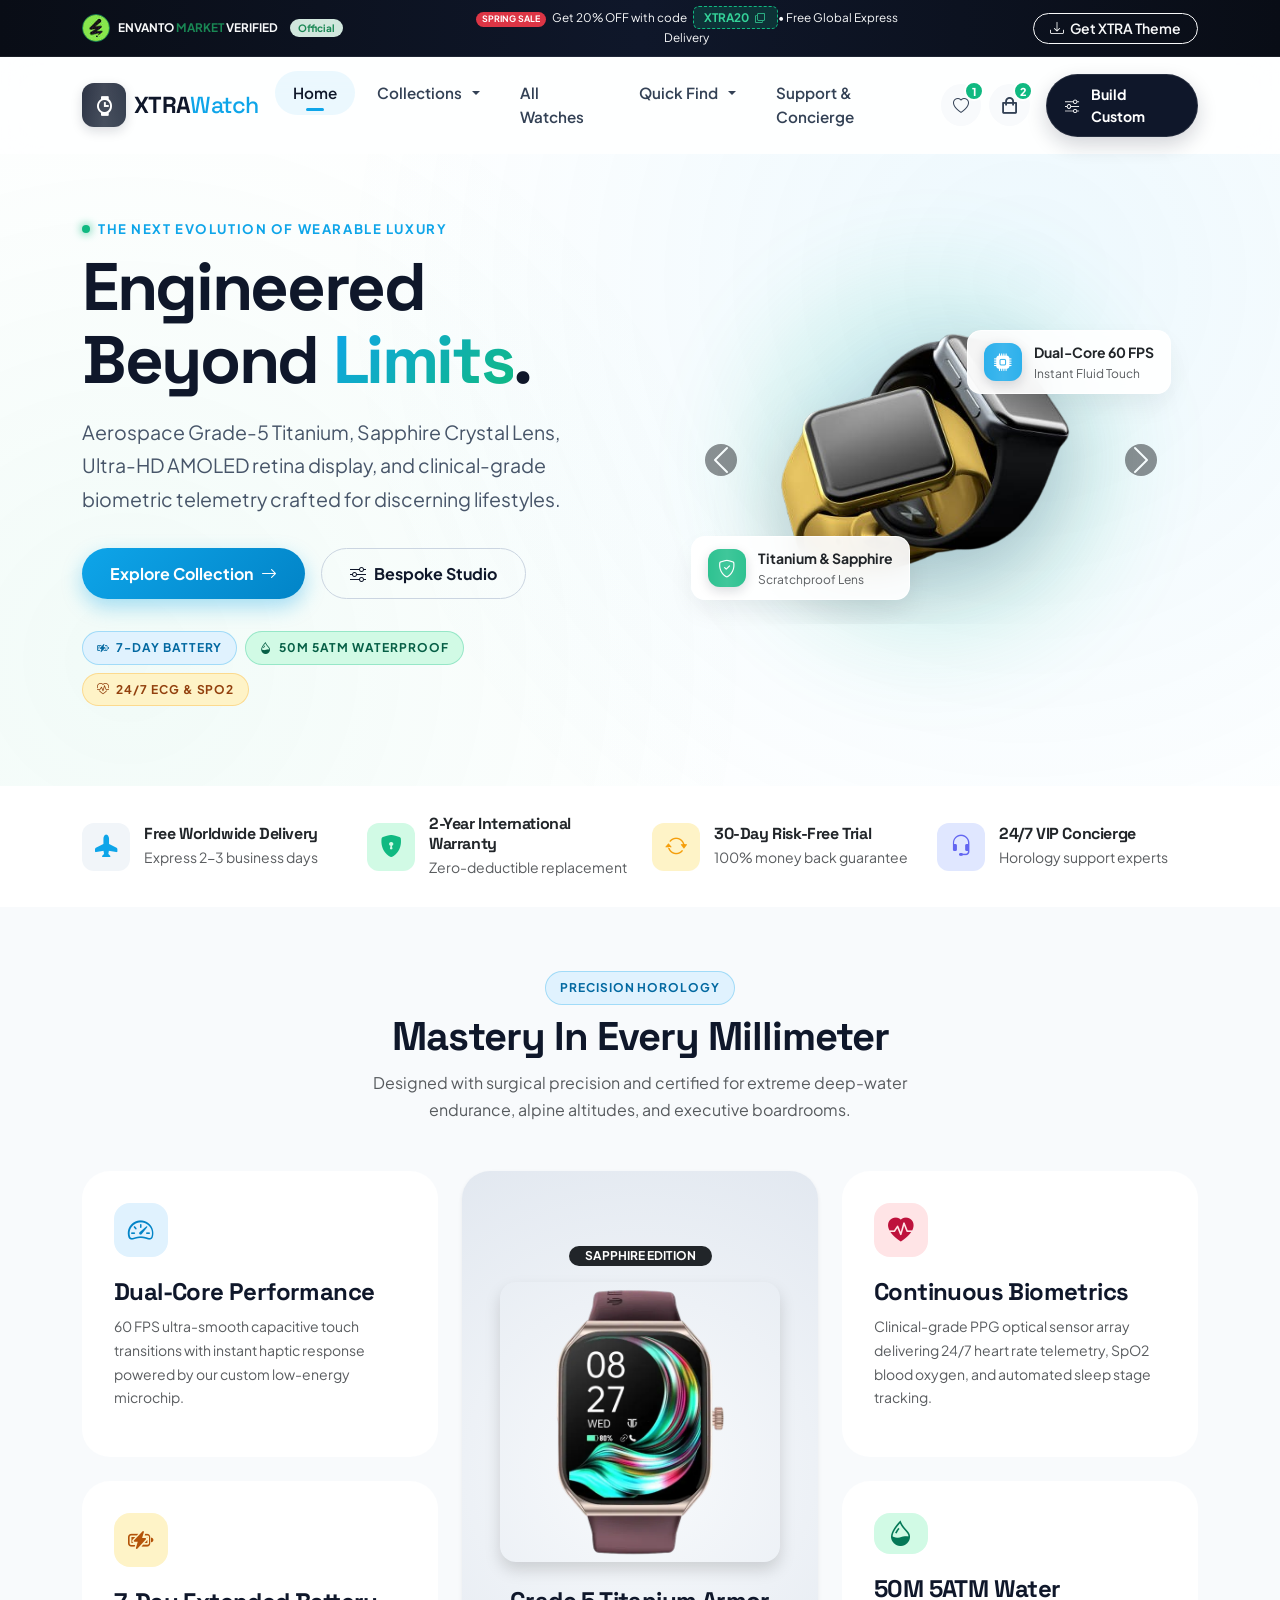
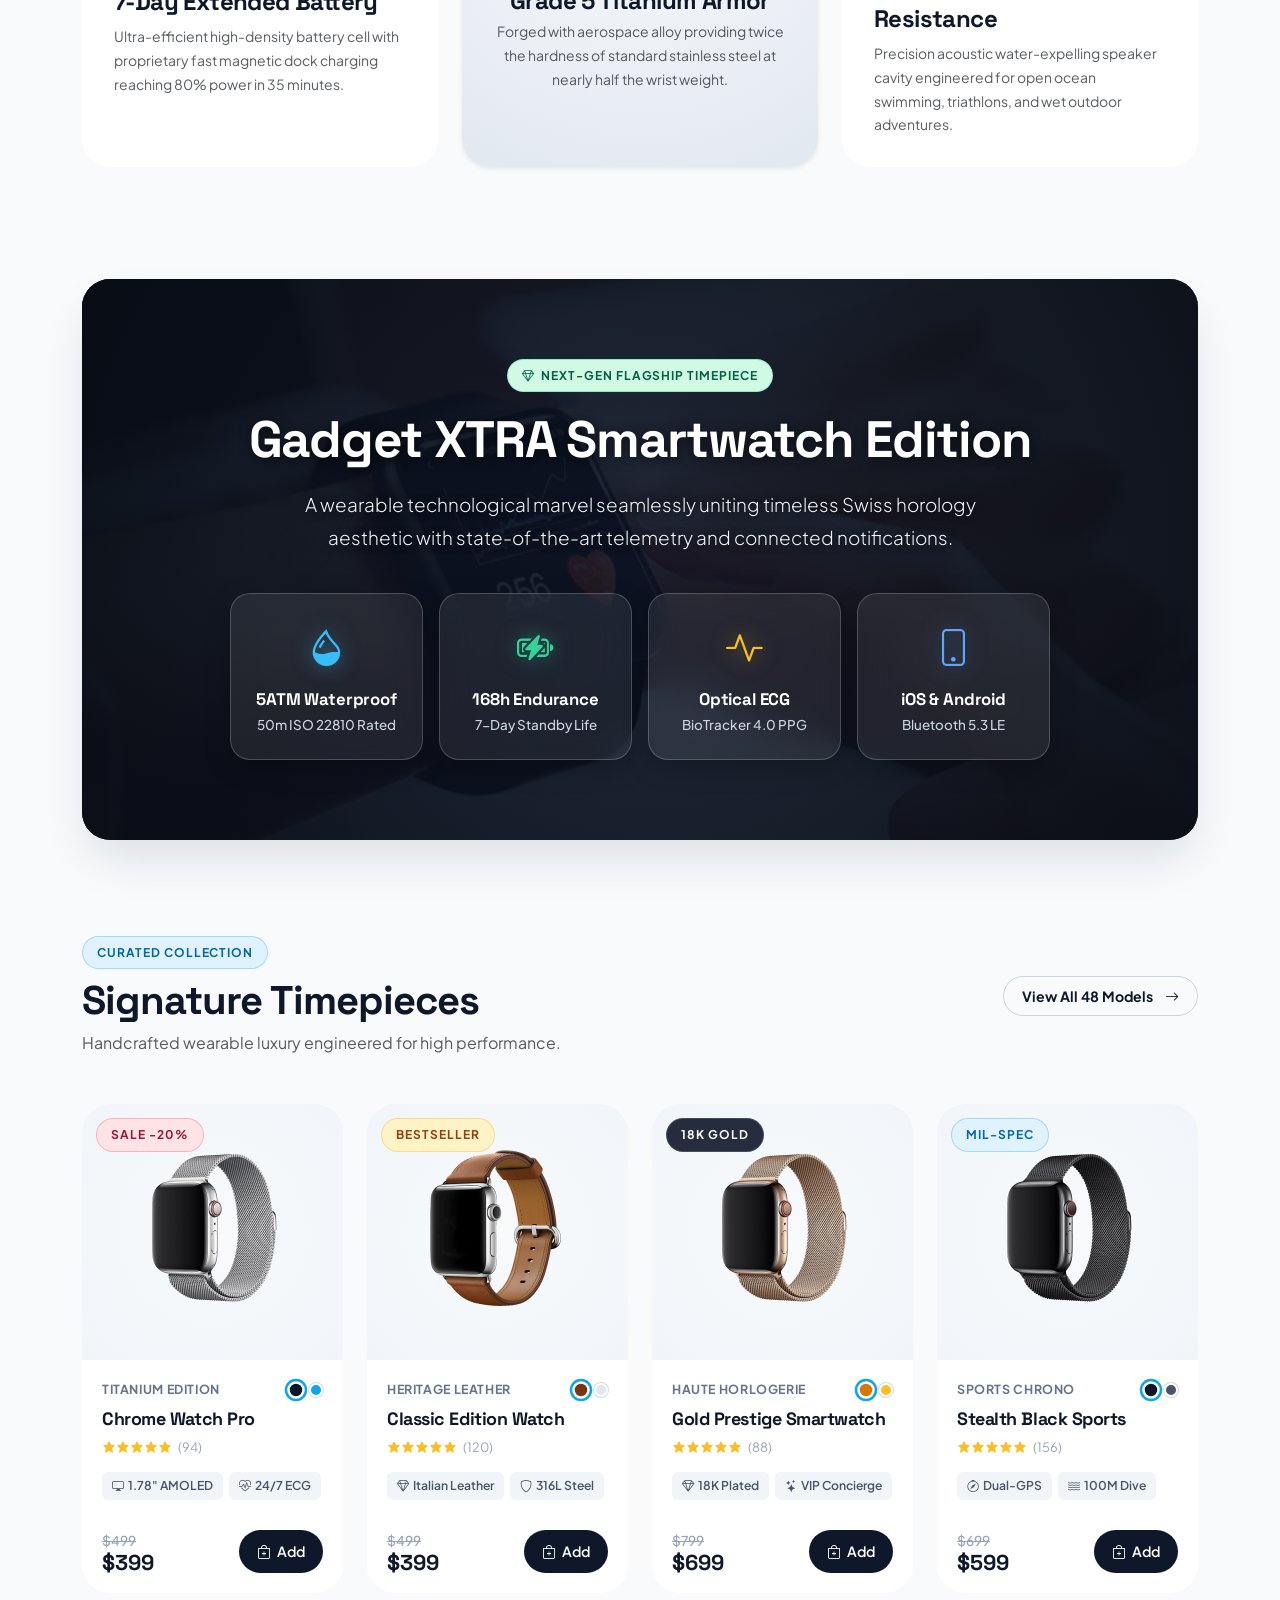
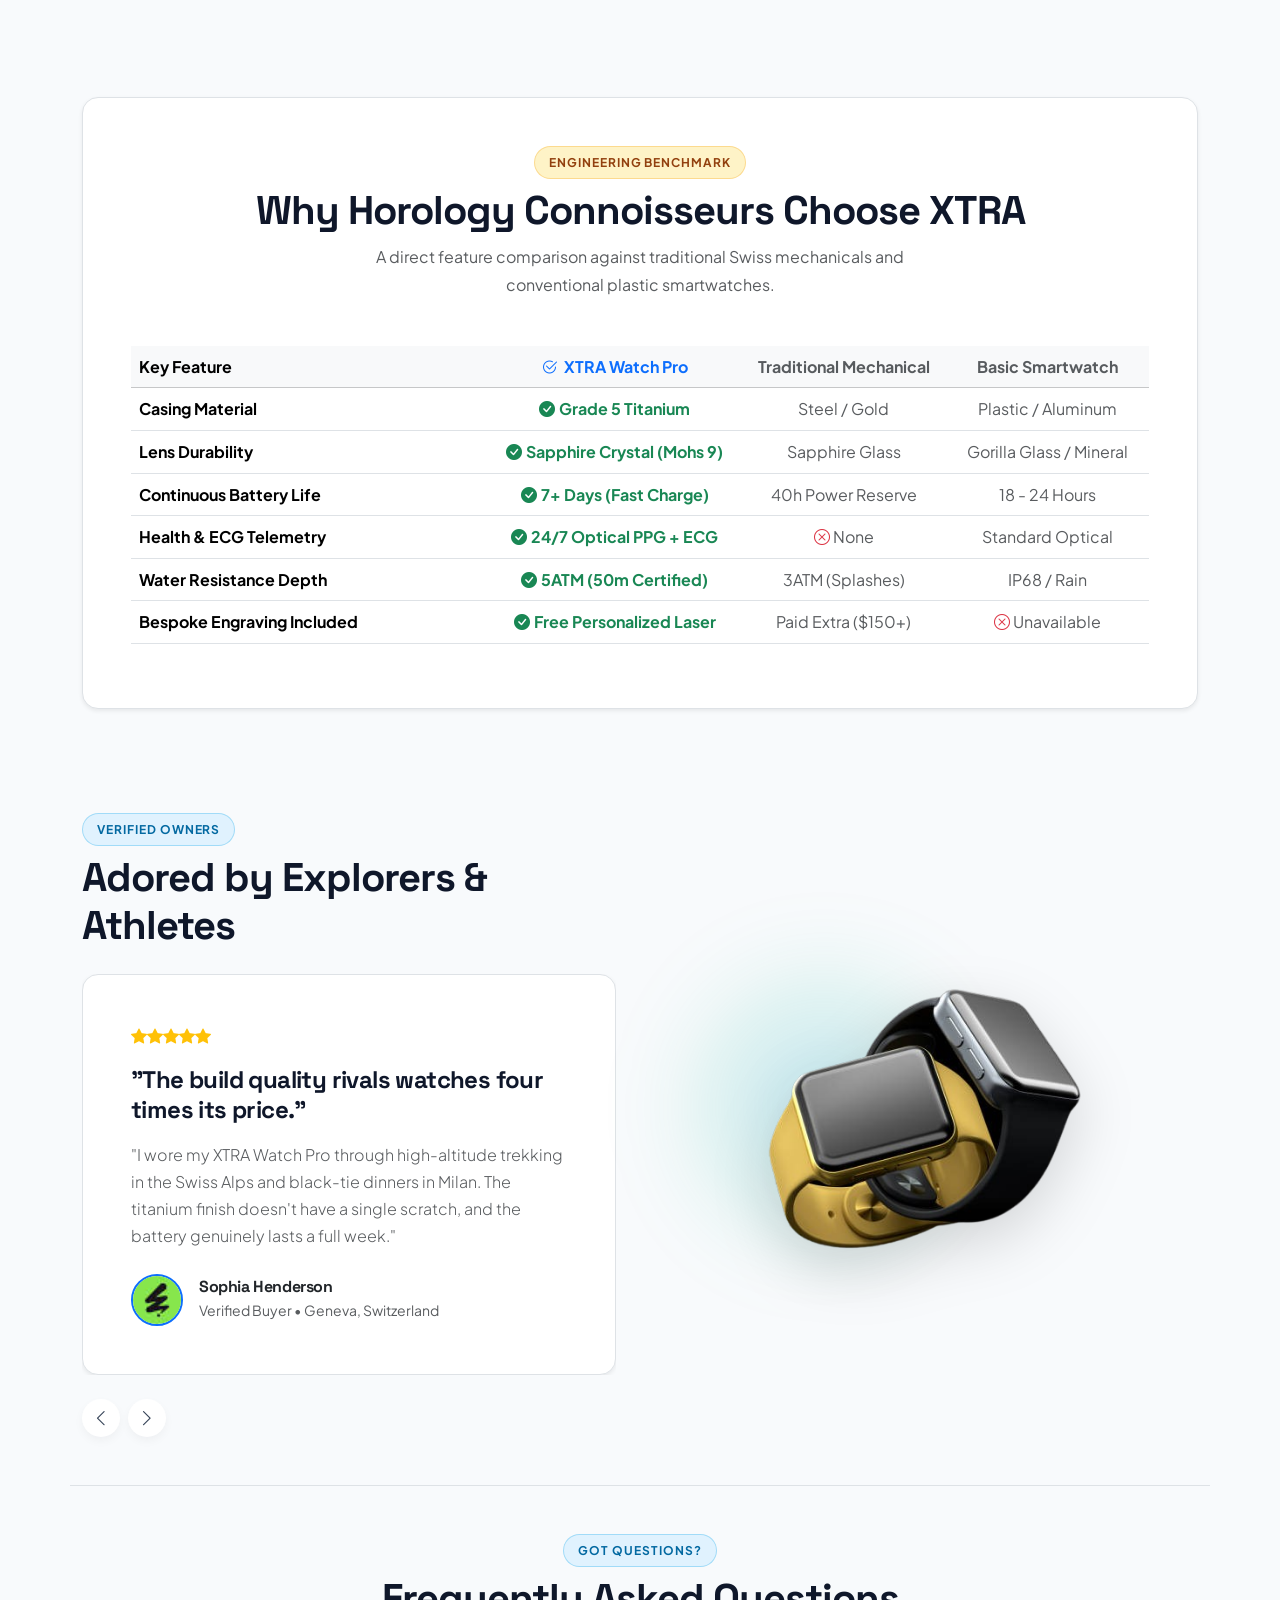
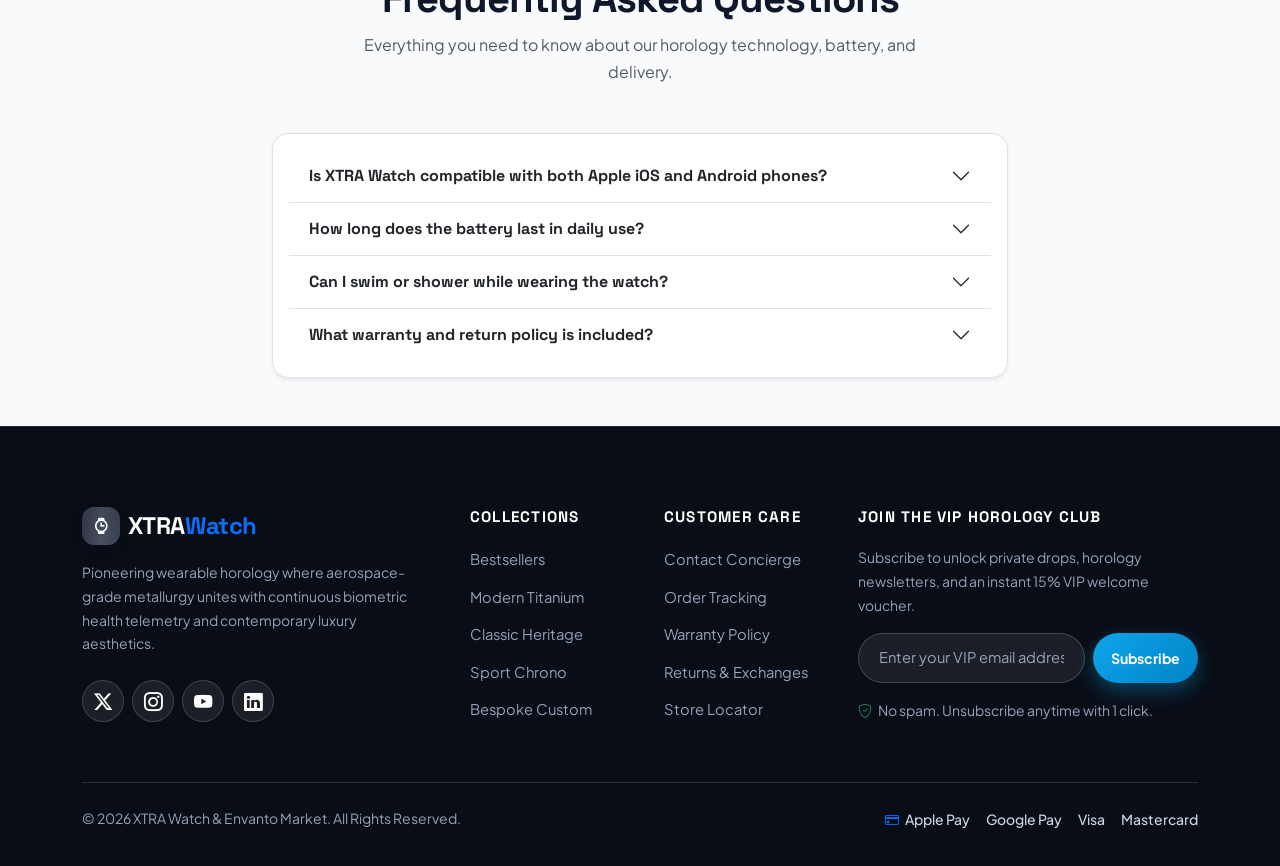
==== index.html @ f37df0af "First Commit" ====
<!DOCTYPE html>
<html lang="en">
  <head>
    <meta charset="UTF-8" />
    <meta name="viewport" content="width=device-width, initial-scale=1.0" />
    <title>XTRA Watch | Ultra-Luxury Smartwatches & Timepieces</title>
    <link rel="icon" href="image/download.jpg" />

    <!-- Google Fonts & Icons -->
    <link rel="preconnect" href="https://fonts.googleapis.com" />
    <link rel="preconnect" href="https://fonts.gstatic.com" crossorigin />
    <link
      href="https://fonts.googleapis.com/css2?family=Plus+Jakarta+Sans:wght@300;400;500;600;700;800&family=Space+Grotesk:wght@500;600;700&display=swap"
      rel="stylesheet"
    />
    <link
      href="https://unpkg.com/boxicons@2.1.4/css/boxicons.min.css"
      rel="stylesheet"
    />
    <link
      rel="stylesheet"
      href="https://cdn.jsdelivr.net/npm/bootstrap-icons@1.11.3/font/bootstrap-icons.min.css"
    />
    <link rel="stylesheet" href="css/css/bootstrap.min.css" />
    <link rel="stylesheet" href="css/custom.css" />
  </head>
  <body>
    <!-- Top Announcement Bar -->
    <header class="top-ticker-bar">
      <div class="container">
        <div class="row align-items-center text-center text-lg-start g-2">
          <div class="col-12 col-lg-4 d-flex align-items-center justify-content-center justify-content-lg-start gap-2">
            <img
              src="image/download.jpg"
              alt="Envanto Partner"
              class="rounded-circle border border-success"
              style="width: 28px; height: 28px; object-fit: cover;"
            />
            <span class="fw-bold text-uppercase tracking-wider text-light small">
              Envanto <span class="text-success">Market</span> Verified
            </span>
            <span class="badge bg-success-subtle text-success py-1 px-2 rounded-pill small ms-1">Official</span>
          </div>

          <div class="col-12 col-lg-5 text-center">
            <p class="m-0 small text-light">
              <span class="badge bg-danger rounded-pill me-1">SPRING SALE</span>
              Get 20% OFF with code
              <a href="#" class="code-badge ms-1" data-copy-code="XTRA20" title="Click to copy promo code">
                XTRA20 <i class="bi bi-copy ms-1 small"></i>
              </a>
              • Free Global Express Delivery
            </p>
          </div>

          <div class="col-12 col-lg-3 text-center text-lg-end">
            <a
              href="https://themeforest.net"
              target="_blank"
              rel="noopener noreferrer"
              class="btn btn-outline-light btn-sm rounded-pill px-3 py-1 small fw-semibold"
            >
              <i class="bi bi-download me-1"></i> Get XTRA Theme
            </a>
          </div>
        </div>
      </div>
    </header>

    <!-- Main Navigation Bar -->
    <nav class="navbar navbar-expand-lg navbar-luxury">
      <div class="container">
        <!-- Brand -->
        <a href="index.html" class="navbar-brand d-flex align-items-center gap-2">
          <div class="brand-monogram">
            <i class="bx bxs-watch"></i>
          </div>
          <div class="brand-text">
            XTRA<span>Watch</span>
          </div>
        </a>

        <!-- Mobile Toggler -->
        <button
          class="navbar-toggler border-0 shadow-none"
          type="button"
          data-bs-toggle="offcanvas"
          data-bs-target="#offcanvasNavbar"
          aria-controls="offcanvasNavbar"
          aria-label="Toggle navigation"
        >
          <span class="navbar-toggler-icon"></span>
        </button>

        <!-- Navbar Links & Offcanvas Drawer for Mobile -->
        <div
          class="offcanvas offcanvas-end"
          tabindex="-1"
          id="offcanvasNavbar"
          aria-labelledby="offcanvasNavbarLabel"
        >
          <div class="offcanvas-header border-bottom">
            <div class="d-flex align-items-center gap-2">
              <div class="brand-monogram" style="width: 36px; height: 36px; font-size: 1.2rem;">
                <i class="bx bxs-watch"></i>
              </div>
              <span class="fw-bold fs-5">XTRA Watch</span>
            </div>
            <button
              type="button"
              class="btn-close shadow-none"
              data-bs-dismiss="offcanvas"
              aria-label="Close"
            ></button>
          </div>

          <div class="offcanvas-body align-items-center">
            <ul class="navbar-nav mx-auto mb-2 mb-lg-0 gap-lg-1">
              <li class="nav-item">
                <a href="index.html" class="nav-link active">Home</a>
              </li>

              <li class="nav-item dropdown">
                <a
                  class="nav-link dropdown-toggle"
                  href="#"
                  role="button"
                  data-bs-toggle="dropdown"
                  aria-expanded="false"
                >
                  Collections
                </a>
                <ul class="dropdown-menu">
                  <li><span class="dropdown-header">Watch Editions</span></li>
                  <li>
                    <a class="dropdown-item" href="commponent/bestseller.html">
                      <span><i class="bi bi-star-fill text-warning me-2"></i> Bestseller Series</span>
                      <span class="badge bg-warning text-dark rounded-pill small">Top Rated</span>
                    </a>
                  </li>
                  <li>
                    <a class="dropdown-item" href="commponent/classic.html">
                      <span><i class="bi bi-gem text-primary me-2"></i> Classic Heritage</span>
                      <span class="badge bg-secondary-subtle text-secondary rounded-pill small">Leather</span>
                    </a>
                  </li>
                  <li>
                    <a class="dropdown-item" href="commponent/modern.html">
                      <span><i class="bi bi-cpu text-info me-2"></i> Modern Titanium</span>
                      <span class="badge bg-info-subtle text-info rounded-pill small">AMOLED</span>
                    </a>
                  </li>
                  <li>
                    <a class="dropdown-item" href="commponent/sport.html">
                      <span><i class="bi bi-speedometer2 text-danger me-2"></i> Sport Chrono</span>
                      <span class="badge bg-danger-subtle text-danger rounded-pill small">50M 5ATM</span>
                    </a>
                  </li>
                  <li><hr class="dropdown-divider my-2" /></li>
                  <li>
                    <a class="dropdown-item" href="commponent/custom.html">
                      <span><i class="bi bi-palette-fill text-success me-2"></i> Bespoke Customizer</span>
                      <span class="badge bg-success rounded-pill small">Studio</span>
                    </a>
                  </li>
                </ul>
              </li>

              <li class="nav-item">
                <a href="commponent/watch.html" class="nav-link">All Watches</a>
              </li>

              <li class="nav-item dropdown">
                <a
                  class="nav-link dropdown-toggle"
                  href="#"
                  role="button"
                  data-bs-toggle="dropdown"
                  aria-expanded="false"
                >
                  Quick Find
                </a>
                <ul class="dropdown-menu">
                  <li><span class="dropdown-header">Filter by Category</span></li>
                  <li>
                    <a class="dropdown-item" href="commponent/sport.html">
                      <span><i class="bi bi-water me-2 text-primary"></i> Sports & Divers</span>
                    </a>
                  </li>
                  <li>
                    <a class="dropdown-item" href="commponent/bestseller.html">
                      <span><i class="bi bi-fire me-2 text-danger"></i> Trending Smartwatches</span>
                    </a>
                  </li>
                  <li>
                    <a class="dropdown-item" href="commponent/classic.html">
                      <span><i class="bi bi-clock-history me-2 text-secondary"></i> Vintage Mechanical</span>
                    </a>
                  </li>
                  <li>
                    <a class="dropdown-item" href="commponent/custom.html">
                      <span><i class="bi bi-pen-fill me-2 text-warning"></i> Laser Custom Engraved</span>
                    </a>
                  </li>
                </ul>
              </li>

              <li class="nav-item">
                <a href="commponent/contact.html" class="nav-link">Support & Concierge</a>
              </li>
            </ul>

            <!-- Right Nav Actions -->
            <div class="d-flex align-items-center justify-content-center justify-content-lg-end gap-2 mt-3 mt-lg-0">
              <!-- Wishlist Trigger -->
              <button
                type="button"
                class="nav-action-btn"
                title="Wishlist"
                data-bs-toggle="offcanvas"
                data-bs-target="#cartDrawer"
                aria-label="Wishlist"
              >
                <i class="bi bi-heart"></i>
                <span class="nav-action-badge wishlist-badge-count">1</span>
              </button>

              <!-- Cart Trigger -->
              <button
                type="button"
                class="nav-action-btn"
                title="Cart"
                data-bs-toggle="offcanvas"
                data-bs-target="#cartDrawer"
                aria-label="Cart"
              >
                <i class="bx bx-shopping-bag fs-5"></i>
                <span class="nav-action-badge cart-badge-count">2</span>
              </button>

              <a
                href="commponent/custom.html"
                class="btn-luxury-dark btn-luxury-sm ms-lg-2 d-none d-sm-inline-flex"
              >
                <i class="bi bi-sliders me-1"></i> Build Custom
              </a>
            </div>
          </div>
        </div>
      </div>
    </nav>

    <!-- Hero Section -->
    <section class="hero-wrapper">
      <div class="container">
        <div class="row align-items-center g-5">
          <!-- Hero Left Content -->
          <div class="col-12 col-lg-6 text-center text-lg-start">
            <div class="hero-tag">
              <span class="tag-dot"></span>
              The Next Evolution of Wearable Luxury
            </div>

            <h1 class="hero-title">
              Engineered Beyond <span class="text-gradient">Limits</span>.
            </h1>

            <p class="hero-desc">
              Aerospace Grade-5 Titanium, Sapphire Crystal Lens, Ultra-HD AMOLED retina display, and clinical-grade biometric telemetry crafted for discerning lifestyles.
            </p>

            <div class="d-flex flex-wrap gap-3 justify-content-center justify-content-lg-start mb-4">
              <a href="commponent/watch.html" class="btn-luxury-primary">
                Explore Collection <i class="bi bi-arrow-right"></i>
              </a>
              <a href="commponent/custom.html" class="btn-luxury-outline">
                <i class="bi bi-sliders"></i> Bespoke Studio
              </a>
            </div>

            <!-- Mini Spec Pills in Hero -->
            <div class="d-flex flex-wrap gap-2 justify-content-center justify-content-lg-start pt-2">
              <span class="badge-luxury badge-luxury-cyan">
                <i class="bi bi-battery-charging"></i> 7-Day Battery
              </span>
              <span class="badge-luxury badge-luxury-emerald">
                <i class="bi bi-droplet-half"></i> 50M 5ATM Waterproof
              </span>
              <span class="badge-luxury badge-luxury-gold">
                <i class="bi bi-heart-pulse"></i> 24/7 ECG & SpO2
              </span>
            </div>
          </div>

          <!-- Hero Right Showcase -->
          <div class="col-12 col-lg-6">
            <div class="hero-product-showcase">
              <div class="hero-glow-backdrop"></div>

              <!-- Floating Spec Pill Top Right -->
              <div class="hero-floating-pill pill-top-right">
                <div class="brand-monogram" style="width: 38px; height: 38px; font-size: 1.1rem; background: var(--color-primary);">
                  <i class="bi bi-cpu-fill"></i>
                </div>
                <div>
                  <div class="fw-bold small text-dark">Dual-Core 60 FPS</div>
                  <div class="small text-muted" style="font-size: 0.75rem;">Instant Fluid Touch</div>
                </div>
              </div>

              <!-- Main Hero Watch Image Carousel -->
              <div id="heroWatchSlider" class="carousel slide" data-bs-ride="carousel" data-bs-interval="4000">
                <div class="carousel-inner text-center">
                  <div class="carousel-item active">
                    <img
                      src="image/watch-removebg-preview.png"
                      alt="XTRA Smartwatch Duo"
                      class="hero-watch-img mx-auto d-block"
                    />
                  </div>
                  <div class="carousel-item">
                    <img
                      src="image/watch1-removebg-preview.png"
                      alt="XTRA Smartwatch Solo"
                      class="hero-watch-img mx-auto d-block"
                    />
                  </div>
                  <div class="carousel-item">
                    <img
                      src="watch/watch-1.png"
                      alt="XTRA Chrome Titanium"
                      class="hero-watch-img mx-auto d-block"
                    />
                  </div>
                </div>

                <!-- Carousel Controls -->
                <button class="carousel-control-prev" type="button" data-bs-target="#heroWatchSlider" data-bs-slide="prev" aria-label="Previous">
                  <span class="carousel-control-prev-icon p-2 bg-dark rounded-circle" aria-hidden="true"></span>
                </button>
                <button class="carousel-control-next" type="button" data-bs-target="#heroWatchSlider" data-bs-slide="next" aria-label="Next">
                  <span class="carousel-control-next-icon p-2 bg-dark rounded-circle" aria-hidden="true"></span>
                </button>
              </div>

              <!-- Floating Spec Pill Bottom Left -->
              <div class="hero-floating-pill pill-bottom-left">
                <div class="brand-monogram" style="width: 38px; height: 38px; font-size: 1.1rem; background: var(--color-emerald);">
                  <i class="bi bi-shield-check"></i>
                </div>
                <div>
                  <div class="fw-bold small text-dark">Titanium & Sapphire</div>
                  <div class="small text-muted" style="font-size: 0.75rem;">Scratchproof Lens</div>
                </div>
              </div>
            </div>
          </div>
        </div>
      </div>
    </section>

    <!-- Trust & Quality Strip -->
    <section class="trust-bar">
      <div class="container">
        <div class="row g-4 align-items-center">
          <div class="col-6 col-md-3">
            <div class="trust-item">
              <div class="trust-icon-box">
                <i class="bi bi-airplane-fill"></i>
              </div>
              <div>
                <h6 class="fw-bold mb-0 text-dark">Free Worldwide Delivery</h6>
                <small class="text-muted">Express 2-3 business days</small>
              </div>
            </div>
          </div>

          <div class="col-6 col-md-3">
            <div class="trust-item">
              <div class="trust-icon-box" style="color: var(--color-emerald); background: var(--color-emerald-light);">
                <i class="bi bi-shield-lock-fill"></i>
              </div>
              <div>
                <h6 class="fw-bold mb-0 text-dark">2-Year International Warranty</h6>
                <small class="text-muted">Zero-deductible replacement</small>
              </div>
            </div>
          </div>

          <div class="col-6 col-md-3">
            <div class="trust-item">
              <div class="trust-icon-box" style="color: var(--color-gold); background: var(--color-gold-light);">
                <i class="bi bi-arrow-repeat"></i>
              </div>
              <div>
                <h6 class="fw-bold mb-0 text-dark">30-Day Risk-Free Trial</h6>
                <small class="text-muted">100% money back guarantee</small>
              </div>
            </div>
          </div>

          <div class="col-6 col-md-3">
            <div class="trust-item">
              <div class="trust-icon-box" style="color: #6366f1; background: #e0e7ff;">
                <i class="bi bi-headset"></i>
              </div>
              <div>
                <h6 class="fw-bold mb-0 text-dark">24/7 VIP Concierge</h6>
                <small class="text-muted">Horology support experts</small>
              </div>
            </div>
          </div>
        </div>
      </div>
    </section>

    <!-- Bento Grid / Engineering Highlights -->
    <section class="container py-5 my-3">
      <div class="text-center mb-5">
        <span class="badge-luxury badge-luxury-cyan mb-2">PRECISION HOROLOGY</span>
        <h2 class="display-6 fw-bold">Mastery In Every Millimeter</h2>
        <p class="text-muted mx-auto" style="max-width: 620px;">
          Designed with surgical precision and certified for extreme deep-water endurance, alpine altitudes, and executive boardrooms.
        </p>
      </div>

      <div class="row g-4 align-items-stretch">
        <!-- Left Column -->
        <div class="col-12 col-lg-4 d-flex flex-column gap-4">
          <div class="bento-card">
            <div class="bento-icon icon-cyan">
              <i class="bi bi-speedometer2"></i>
            </div>
            <h4 class="fw-bold mb-2">Dual-Core Performance</h4>
            <p class="text-muted small mb-0">
              60 FPS ultra-smooth capacitive touch transitions with instant haptic response powered by our custom low-energy microchip.
            </p>
          </div>

          <div class="bento-card">
            <div class="bento-icon icon-gold">
              <i class="bi bi-battery-charging"></i>
            </div>
            <h4 class="fw-bold mb-2">7-Day Extended Battery</h4>
            <p class="text-muted small mb-0">
              Ultra-efficient high-density battery cell with proprietary fast magnetic dock charging reaching 80% power in 35 minutes.
            </p>
          </div>
        </div>

        <!-- Center Showcase -->
        <div class="col-12 col-lg-4">
          <div class="center-showcase-box shadow-sm">
            <span class="badge bg-dark text-white rounded-pill px-3 py-1 small mb-3">SAPPHIRE EDITION</span>
            <img
              src="image/img.jpg"
              alt="XTRA Watch Engineering Centerpiece"
              class="img-fluid rounded-4 shadow mb-4"
              style="max-height: 280px; object-fit: cover;"
            />
            <h4 class="fw-bold mb-1">Grade 5 Titanium Armor</h4>
            <p class="text-muted small mb-0">
              Forged with aerospace alloy providing twice the hardness of standard stainless steel at nearly half the wrist weight.
            </p>
          </div>
        </div>

        <!-- Right Column -->
        <div class="col-12 col-lg-4 d-flex flex-column gap-4">
          <div class="bento-card">
            <div class="bento-icon icon-rose">
              <i class="bi bi-heart-pulse-fill"></i>
            </div>
            <h4 class="fw-bold mb-2">Continuous Biometrics</h4>
            <p class="text-muted small mb-0">
              Clinical-grade PPG optical sensor array delivering 24/7 heart rate telemetry, SpO2 blood oxygen, and automated sleep stage tracking.
            </p>
          </div>

          <div class="bento-card">
            <div class="bento-icon icon-emerald">
              <i class="bi bi-droplet-half"></i>
            </div>
            <h4 class="fw-bold mb-2">50M 5ATM Water Resistance</h4>
            <p class="text-muted small mb-0">
              Precision acoustic water-expelling speaker cavity engineered for open ocean swimming, triathlons, and wet outdoor adventures.
            </p>
          </div>
        </div>
      </div>
    </section>

    <!-- Full-Width Luxury Tech Feature Banner -->
    <section class="container py-2">
      <div class="luxury-banner">
        <img
          src="image/image2.jpg"
          alt="Gadget XTRA Smartwatch Banner"
          class="luxury-banner-bg"
        />
        <div class="luxury-banner-content">
          <span class="badge-luxury badge-luxury-emerald mb-3">
            <i class="bi bi-gem"></i> Next-Gen Flagship Timepiece
          </span>
          <h2>Gadget XTRA Smartwatch Edition</h2>
          <p class="lead opacity-90 mx-auto" style="max-width: 700px;">
            A wearable technological marvel seamlessly uniting timeless Swiss horology aesthetic with state-of-the-art telemetry and connected notifications.
          </p>

          <div class="feature-glass-grid">
            <div class="feature-glass-box">
              <i class="bi bi-droplet-half text-info"></i>
              <h6 class="fw-bold mb-1">5ATM Waterproof</h6>
              <small class="opacity-75">50m ISO 22810 Rated</small>
            </div>
            <div class="feature-glass-box">
              <i class="bi bi-battery-charging text-success"></i>
              <h6 class="fw-bold mb-1">168h Endurance</h6>
              <small class="opacity-75">7-Day Standby Life</small>
            </div>
            <div class="feature-glass-box">
              <i class="bi bi-activity text-warning"></i>
              <h6 class="fw-bold mb-1">Optical ECG</h6>
              <small class="opacity-75">BioTracker 4.0 PPG</small>
            </div>
            <div class="feature-glass-box">
              <i class="bi bi-phone text-primary"></i>
              <h6 class="fw-bold mb-1">iOS & Android</h6>
              <small class="opacity-75">Bluetooth 5.3 LE</small>
            </div>
          </div>
        </div>
      </div>
    </section>

    <!-- Featured Products Showcase Section -->
    <section class="container py-5">
      <div class="d-flex flex-column flex-md-row justify-content-between align-items-center mb-5 gap-3">
        <div>
          <span class="badge-luxury badge-luxury-cyan mb-2">CURATED COLLECTION</span>
          <h2 class="display-6 fw-bold mb-1">Signature Timepieces</h2>
          <p class="text-muted mb-0">Handcrafted wearable luxury engineered for high performance.</p>
        </div>
        <div class="d-flex gap-2">
          <a href="commponent/watch.html" class="btn-luxury-outline btn-luxury-sm">
            View All 48 Models <i class="bi bi-arrow-right ms-1"></i>
          </a>
        </div>
      </div>

      <div class="row g-4">
        <!-- Product 1: Chrome Watch Pro -->
        <div class="col-12 col-sm-6 col-lg-3">
          <div class="product-card" data-product-card data-product-title="Chrome Watch Pro" data-product-category="Smart Tech">
            <div class="product-media-wrapper">
              <div class="product-badge-overlay">
                <span class="badge-luxury badge-luxury-rose">SALE -20%</span>
              </div>
              <div class="product-actions-bar">
                <button
                  type="button"
                  class="action-btn-circle"
                  data-wishlist-id="prod-1"
                  data-wishlist-title="Chrome Watch Pro"
                  title="Save to Wishlist"
                  aria-label="Wishlist"
                >
                  <i class="bi bi-heart"></i>
                </button>
                <button
                  type="button"
                  class="action-btn-circle"
                  data-quick-view="prod-1"
                  title="Quick View"
                  aria-label="Quick View"
                >
                  <i class="bi bi-eye"></i>
                </button>
              </div>
              <img src="watch/watch-1.png" alt="Chrome Watch Pro" loading="lazy" />
            </div>

            <div class="product-body">
              <div class="product-category-row">
                <span class="product-category">Titanium Edition</span>
                <div class="color-dots-group">
                  <span class="color-dot-choice active" style="background: #0f172a;" data-color-name="Obsidian Black" title="Obsidian Black"></span>
                  <span class="color-dot-choice" style="background: #0ea5e9;" data-color-name="Cyan Ocean" title="Cyan Ocean"></span>
                </div>
              </div>

              <h3 class="product-title">
                <a href="commponent/modern.html">Chrome Watch Pro</a>
              </h3>

              <div class="rating-row">
                <div class="rating-stars">
                  <i class="bx bxs-star"></i><i class="bx bxs-star"></i><i class="bx bxs-star"></i><i class="bx bxs-star"></i><i class="bx bxs-star"></i>
                </div>
                <span class="rating-count">(94)</span>
              </div>

              <div class="spec-chips">
                <span class="spec-chip"><i class="bi bi-display"></i> 1.78" AMOLED</span>
                <span class="spec-chip"><i class="bi bi-heart-pulse"></i> 24/7 ECG</span>
              </div>

              <div class="product-footer-row">
                <div class="product-price-box">
                  <span class="price-original">$499</span>
                  <span class="price-current">$399</span>
                </div>
                <button
                  type="button"
                  class="btn-add-cart-fast"
                  data-add-cart
                  data-product-id="prod-1"
                  data-product-title="Chrome Watch Pro"
                  data-product-price="399"
                  data-product-image="watch/watch-1.png"
                  data-product-finish="Obsidian Black"
                >
                  <i class="bi bi-bag-plus"></i> Add
                </button>
              </div>
            </div>
          </div>
        </div>

        <!-- Product 2: Classic Edition Watch -->
        <div class="col-12 col-sm-6 col-lg-3">
          <div class="product-card" data-product-card data-product-title="Classic Edition Watch" data-product-category="Heritage Classic">
            <div class="product-media-wrapper">
              <div class="product-badge-overlay">
                <span class="badge-luxury badge-luxury-gold">BESTSELLER</span>
              </div>
              <div class="product-actions-bar">
                <button
                  type="button"
                  class="action-btn-circle"
                  data-wishlist-id="prod-2"
                  data-wishlist-title="Classic Edition Watch"
                  title="Save to Wishlist"
                  aria-label="Wishlist"
                >
                  <i class="bi bi-heart"></i>
                </button>
                <button
                  type="button"
                  class="action-btn-circle"
                  data-quick-view="prod-2"
                  title="Quick View"
                  aria-label="Quick View"
                >
                  <i class="bi bi-eye"></i>
                </button>
              </div>
              <img src="watch/watch-2.png" alt="Classic Edition Watch" loading="lazy" />
            </div>

            <div class="product-body">
              <div class="product-category-row">
                <span class="product-category">Heritage Leather</span>
                <div class="color-dots-group">
                  <span class="color-dot-choice active" style="background: #78350f;" data-color-name="Cognac Leather" title="Cognac Leather"></span>
                  <span class="color-dot-choice" style="background: #e2e8f0;" data-color-name="Steel Silver" title="Steel Silver"></span>
                </div>
              </div>

              <h3 class="product-title">
                <a href="commponent/classic.html">Classic Edition Watch</a>
              </h3>

              <div class="rating-row">
                <div class="rating-stars">
                  <i class="bx bxs-star"></i><i class="bx bxs-star"></i><i class="bx bxs-star"></i><i class="bx bxs-star"></i><i class="bx bxs-star"></i>
                </div>
                <span class="rating-count">(120)</span>
              </div>

              <div class="spec-chips">
                <span class="spec-chip"><i class="bi bi-gem"></i> Italian Leather</span>
                <span class="spec-chip"><i class="bi bi-shield"></i> 316L Steel</span>
              </div>

              <div class="product-footer-row">
                <div class="product-price-box">
                  <span class="price-original">$499</span>
                  <span class="price-current">$399</span>
                </div>
                <button
                  type="button"
                  class="btn-add-cart-fast"
                  data-add-cart
                  data-product-id="prod-2"
                  data-product-title="Classic Edition Watch"
                  data-product-price="399"
                  data-product-image="watch/watch-2.png"
                  data-product-finish="Cognac Leather"
                >
                  <i class="bi bi-bag-plus"></i> Add
                </button>
              </div>
            </div>
          </div>
        </div>

        <!-- Product 3: Gold Prestige Smartwatch -->
        <div class="col-12 col-sm-6 col-lg-3">
          <div class="product-card" data-product-card data-product-title="Gold Prestige Smartwatch" data-product-category="Luxury Gold">
            <div class="product-media-wrapper">
              <div class="product-badge-overlay">
                <span class="badge-luxury badge-luxury-dark">18K GOLD</span>
              </div>
              <div class="product-actions-bar">
                <button
                  type="button"
                  class="action-btn-circle"
                  data-wishlist-id="prod-3"
                  data-wishlist-title="Gold Prestige Smartwatch"
                  title="Save to Wishlist"
                  aria-label="Wishlist"
                >
                  <i class="bi bi-heart"></i>
                </button>
                <button
                  type="button"
                  class="action-btn-circle"
                  data-quick-view="prod-3"
                  title="Quick View"
                  aria-label="Quick View"
                >
                  <i class="bi bi-eye"></i>
                </button>
              </div>
              <img src="watch/gold-watch.png" alt="Gold Prestige Smartwatch" loading="lazy" />
            </div>

            <div class="product-body">
              <div class="product-category-row">
                <span class="product-category">Haute Horlogerie</span>
                <div class="color-dots-group">
                  <span class="color-dot-choice active" style="background: #d97706;" data-color-name="18K Gold" title="18K Gold"></span>
                  <span class="color-dot-choice" style="background: #fbbf24;" data-color-name="Champagne" title="Champagne"></span>
                </div>
              </div>

              <h3 class="product-title">
                <a href="commponent/custom.html">Gold Prestige Smartwatch</a>
              </h3>

              <div class="rating-row">
                <div class="rating-stars">
                  <i class="bx bxs-star"></i><i class="bx bxs-star"></i><i class="bx bxs-star"></i><i class="bx bxs-star"></i><i class="bx bxs-star"></i>
                </div>
                <span class="rating-count">(88)</span>
              </div>

              <div class="spec-chips">
                <span class="spec-chip"><i class="bi bi-gem"></i> 18K Plated</span>
                <span class="spec-chip"><i class="bi bi-stars"></i> VIP Concierge</span>
              </div>

              <div class="product-footer-row">
                <div class="product-price-box">
                  <span class="price-original">$799</span>
                  <span class="price-current">$699</span>
                </div>
                <button
                  type="button"
                  class="btn-add-cart-fast"
                  data-add-cart
                  data-product-id="prod-3"
                  data-product-title="Gold Prestige Smartwatch"
                  data-product-price="699"
                  data-product-image="watch/gold-watch.png"
                  data-product-finish="18K Gold"
                >
                  <i class="bi bi-bag-plus"></i> Add
                </button>
              </div>
            </div>
          </div>
        </div>

        <!-- Product 4: Stealth Black Sports -->
        <div class="col-12 col-sm-6 col-lg-3">
          <div class="product-card" data-product-card data-product-title="Stealth Black Sports" data-product-category="Sport Chrono">
            <div class="product-media-wrapper">
              <div class="product-badge-overlay">
                <span class="badge-luxury badge-luxury-cyan">MIL-SPEC</span>
              </div>
              <div class="product-actions-bar">
                <button
                  type="button"
                  class="action-btn-circle"
                  data-wishlist-id="prod-4"
                  data-wishlist-title="Stealth Black Sports"
                  title="Save to Wishlist"
                  aria-label="Wishlist"
                >
                  <i class="bi bi-heart"></i>
                </button>
                <button
                  type="button"
                  class="action-btn-circle"
                  data-quick-view="prod-4"
                  title="Quick View"
                  aria-label="Quick View"
                >
                  <i class="bi bi-eye"></i>
                </button>
              </div>
              <img src="watch/black-watch.png" alt="Stealth Black Sports" loading="lazy" />
            </div>

            <div class="product-body">
              <div class="product-category-row">
                <span class="product-category">Sports Chrono</span>
                <div class="color-dots-group">
                  <span class="color-dot-choice active" style="background: #0f172a;" data-color-name="Matte DLC Black" title="Matte DLC Black"></span>
                  <span class="color-dot-choice" style="background: #475569;" data-color-name="Gunmetal Gray" title="Gunmetal Gray"></span>
                </div>
              </div>

              <h3 class="product-title">
                <a href="commponent/sport.html">Stealth Black Sports</a>
              </h3>

              <div class="rating-row">
                <div class="rating-stars">
                  <i class="bx bxs-star"></i><i class="bx bxs-star"></i><i class="bx bxs-star"></i><i class="bx bxs-star"></i><i class="bx bxs-star"></i>
                </div>
                <span class="rating-count">(156)</span>
              </div>

              <div class="spec-chips">
                <span class="spec-chip"><i class="bi bi-compass"></i> Dual-GPS</span>
                <span class="spec-chip"><i class="bi bi-water"></i> 100M Dive</span>
              </div>

              <div class="product-footer-row">
                <div class="product-price-box">
                  <span class="price-original">$699</span>
                  <span class="price-current">$599</span>
                </div>
                <button
                  type="button"
                  class="btn-add-cart-fast"
                  data-add-cart
                  data-product-id="prod-4"
                  data-product-title="Stealth Black Sports"
                  data-product-price="599"
                  data-product-image="watch/black-watch.png"
                  data-product-finish="Matte DLC Black"
                >
                  <i class="bi bi-bag-plus"></i> Add
                </button>
              </div>
            </div>
          </div>
        </div>
      </div>
    </section>

    <!-- Comparison Matrix Section -->
    <section class="container py-5 my-2">
      <div class="bg-white border rounded-4 p-4 p-lg-5 shadow-sm">
        <div class="text-center mb-5">
          <span class="badge-luxury badge-luxury-gold mb-2">ENGINEERING BENCHMARK</span>
          <h2 class="display-6 fw-bold">Why Horology Connoisseurs Choose XTRA</h2>
          <p class="text-muted mx-auto" style="max-width: 600px;">
            A direct feature comparison against traditional Swiss mechanicals and conventional plastic smartwatches.
          </p>
        </div>

        <div class="table-responsive">
          <table class="table table-hover align-middle">
            <thead class="table-light">
              <tr>
                <th scope="col" style="width: 35%;">Key Feature</th>
                <th scope="col" class="text-center text-primary fw-bold" style="width: 25%;">
                  <i class="bi bi-check2-circle me-1"></i> XTRA Watch Pro
                </th>
                <th scope="col" class="text-center text-muted" style="width: 20%;">Traditional Mechanical</th>
                <th scope="col" class="text-center text-muted" style="width: 20%;">Basic Smartwatch</th>
              </tr>
            </thead>
            <tbody>
              <tr>
                <td class="fw-bold">Casing Material</td>
                <td class="text-center text-success fw-bold"><i class="bi bi-check-circle-fill me-1"></i>Grade 5 Titanium</td>
                <td class="text-center text-muted">Steel / Gold</td>
                <td class="text-center text-muted">Plastic / Aluminum</td>
              </tr>
              <tr>
                <td class="fw-bold">Lens Durability</td>
                <td class="text-center text-success fw-bold"><i class="bi bi-check-circle-fill me-1"></i>Sapphire Crystal (Mohs 9)</td>
                <td class="text-center text-muted">Sapphire Glass</td>
                <td class="text-center text-muted">Gorilla Glass / Mineral</td>
              </tr>
              <tr>
                <td class="fw-bold">Continuous Battery Life</td>
                <td class="text-center text-success fw-bold"><i class="bi bi-check-circle-fill me-1"></i>7+ Days (Fast Charge)</td>
                <td class="text-center text-muted">40h Power Reserve</td>
                <td class="text-center text-muted">18 - 24 Hours</td>
              </tr>
              <tr>
                <td class="fw-bold">Health & ECG Telemetry</td>
                <td class="text-center text-success fw-bold"><i class="bi bi-check-circle-fill me-1"></i>24/7 Optical PPG + ECG</td>
                <td class="text-center text-muted"><i class="bi bi-x-circle text-danger"></i> None</td>
                <td class="text-center text-muted">Standard Optical</td>
              </tr>
              <tr>
                <td class="fw-bold">Water Resistance Depth</td>
                <td class="text-center text-success fw-bold"><i class="bi bi-check-circle-fill me-1"></i>5ATM (50m Certified)</td>
                <td class="text-center text-muted">3ATM (Splashes)</td>
                <td class="text-center text-muted">IP68 / Rain</td>
              </tr>
              <tr>
                <td class="fw-bold">Bespoke Engraving Included</td>
                <td class="text-center text-success fw-bold"><i class="bi bi-check-circle-fill me-1"></i>Free Personalized Laser</td>
                <td class="text-center text-muted">Paid Extra ($150+)</td>
                <td class="text-center text-muted"><i class="bi bi-x-circle text-danger"></i> Unavailable</td>
              </tr>
            </tbody>
          </table>
        </div>
      </div>
    </section>

    <!-- Testimonials Section -->
    <section class="container py-5">
      <div class="row align-items-center g-5">
        <div class="col-12 col-lg-6">
          <span class="badge-luxury badge-luxury-cyan mb-2">VERIFIED OWNERS</span>
          <h2 class="display-6 fw-bold mb-4">Adored by Explorers & Athletes</h2>

          <div id="testimonialCarousel" class="carousel slide" data-bs-ride="carousel" data-bs-interval="5000">
            <div class="carousel-inner">
              <div class="carousel-item active">
                <div class="p-4 p-md-5 bg-white rounded-4 border shadow-sm">
                  <div class="text-warning mb-3">
                    <i class="bi bi-star-fill"></i><i class="bi bi-star-fill"></i><i class="bi bi-star-fill"></i><i class="bi bi-star-fill"></i><i class="bi bi-star-fill"></i>
                  </div>
                  <h4 class="fw-bold mb-3">"The build quality rivals watches four times its price."</h4>
                  <p class="lead text-muted fs-6 mb-4">
                    "I wore my XTRA Watch Pro through high-altitude trekking in the Swiss Alps and black-tie dinners in Milan. The titanium finish doesn't have a single scratch, and the battery genuinely lasts a full week."
                  </p>
                  <div class="d-flex align-items-center gap-3">
                    <img
                      src="image/download.jpg"
                      alt="Sophia Henderson"
                      class="rounded-circle border border-2 border-primary"
                      style="width: 52px; height: 52px; object-fit: cover;"
                    />
                    <div>
                      <h6 class="fw-bold mb-0 text-dark">Sophia Henderson</h6>
                      <small class="text-muted">Verified Buyer • Geneva, Switzerland</small>
                    </div>
                  </div>
                </div>
              </div>

              <div class="carousel-item">
                <div class="p-4 p-md-5 bg-white rounded-4 border shadow-sm">
                  <div class="text-warning mb-3">
                    <i class="bi bi-star-fill"></i><i class="bi bi-star-fill"></i><i class="bi bi-star-fill"></i><i class="bi bi-star-fill"></i><i class="bi bi-star-fill"></i>
                  </div>
                  <h4 class="fw-bold mb-3">"The GPS precision and heart rate telemetry are medical grade."</h4>
                  <p class="lead text-muted fs-6 mb-4">
                    "Training for Ironman triathlons requires rigorous data. The water resistance is flawless during open ocean swims, and the AMOLED display remains crystal clear under blinding direct sunlight."
                  </p>
                  <div class="d-flex align-items-center gap-3">
                    <img
                      src="image/download.jpg"
                      alt="Marcus Vance"
                      class="rounded-circle border border-2 border-success"
                      style="width: 52px; height: 52px; object-fit: cover;"
                    />
                    <div>
                      <h6 class="fw-bold mb-0 text-dark">Marcus Vance</h6>
                      <small class="text-muted">Triathlete & Tech Columnist • California</small>
                    </div>
                  </div>
                </div>
              </div>
            </div>

            <!-- Controls -->
            <div class="d-flex gap-2 mt-4">
              <button class="action-btn-circle" type="button" data-bs-target="#testimonialCarousel" data-bs-slide="prev" aria-label="Previous">
                <i class="bi bi-chevron-left"></i>
              </button>
              <button class="action-btn-circle" type="button" data-bs-target="#testimonialCarousel" data-bs-slide="next" aria-label="Next">
                <i class="bi bi-chevron-right"></i>
              </button>
            </div>
          </div>
        </div>

        <div class="col-12 col-lg-6 text-center">
          <div class="position-relative">
            <div class="hero-glow-backdrop" style="width: 320px; height: 320px;"></div>
            <img
              src="image/watch-removebg-preview.png"
              alt="XTRA Watch Pair"
              class="img-fluid position-relative z-2"
              style="max-height: 400px; object-fit: contain; filter: drop-shadow(0 20px 30px rgba(0,0,0,0.15));"
            />
          </div>
        </div>
      </div>
    </section>

    <!-- FAQ Section -->
    <section class="container py-5 border-top">
      <div class="text-center mb-5">
        <span class="badge-luxury badge-luxury-cyan mb-2">GOT QUESTIONS?</span>
        <h2 class="display-6 fw-bold">Frequently Asked Questions</h2>
        <p class="text-muted mx-auto" style="max-width: 580px;">Everything you need to know about our horology technology, battery, and delivery.</p>
      </div>

      <div class="row justify-content-center">
        <div class="col-12 col-lg-8">
          <div class="accordion accordion-flush bg-white rounded-4 border p-3 shadow-sm" id="faqAccordion">
            <div class="accordion-item">
              <h2 class="accordion-header" id="faq1">
                <button class="accordion-button fw-bold collapsed" type="button" data-bs-toggle="collapse" data-bs-target="#collapse1" aria-expanded="false" aria-controls="collapse1">
                  Is XTRA Watch compatible with both Apple iOS and Android phones?
                </button>
              </h2>
              <div id="collapse1" class="accordion-collapse collapse" aria-labelledby="faq1" data-bs-parent="#faqAccordion">
                <div class="accordion-body text-muted">
                  Yes, fully! The XTRA Companion App runs smoothly on iOS 14.0+ (Apple iPhone) and Android 9.0+ devices. It pairs via low-energy Bluetooth 5.3 and seamlessly synchronizes health telemetry, incoming phone calls, WhatsApp/iMessage notifications, and calendar alerts.
                </div>
              </div>
            </div>

            <div class="accordion-item">
              <h2 class="accordion-header" id="faq2">
                <button class="accordion-button fw-bold collapsed" type="button" data-bs-toggle="collapse" data-bs-target="#collapse2" aria-expanded="false" aria-controls="collapse2">
                  How long does the battery last in daily use?
                </button>
              </h2>
              <div id="collapse2" class="accordion-collapse collapse" aria-labelledby="faq2" data-bs-parent="#faqAccordion">
                <div class="accordion-body text-muted">
                  Under standard usage with 24/7 continuous heart rate monitoring, sleep tracking, and daily notifications, the battery lasts up to 7 full days. In power-saving watch-only mode, it lasts up to 14 days. Recharging from 0% to 80% takes only 35 minutes via the included magnetic fast dock.
                </div>
              </div>
            </div>

            <div class="accordion-item">
              <h2 class="accordion-header" id="faq3">
                <button class="accordion-button fw-bold collapsed" type="button" data-bs-toggle="collapse" data-bs-target="#collapse3" aria-expanded="false" aria-controls="collapse3">
                  Can I swim or shower while wearing the watch?
                </button>
              </h2>
              <div id="collapse3" class="accordion-collapse collapse" aria-labelledby="faq3" data-bs-parent="#faqAccordion">
                <div class="accordion-body text-muted">
                  Absolutely. All XTRA Watch Pro and Sport models feature a 5ATM (50-meter water resistance) rating certified under ISO standard 22810. You can wear it swimming in pools, ocean snorkeling, running in torrential rain, and during daily showers without concern.
                </div>
              </div>
            </div>

            <div class="accordion-item">
              <h2 class="accordion-header" id="faq4">
                <button class="accordion-button fw-bold collapsed" type="button" data-bs-toggle="collapse" data-bs-target="#collapse4" aria-expanded="false" aria-controls="collapse4">
                  What warranty and return policy is included?
                </button>
              </h2>
              <div id="collapse4" class="accordion-collapse collapse" aria-labelledby="faq4" data-bs-parent="#faqAccordion">
                <div class="accordion-body text-muted">
                  Every timepiece comes standard with our 2-Year International Zero-Deductible Warranty covering battery health, internal electronic sensors, and titanium craftsmanship. We also offer a 30-Day Risk-Free Trial with 100% money-back guarantee and free prepaid return shipping.
                </div>
              </div>
            </div>
          </div>
        </div>
      </div>
    </section>

    <!-- Footer -->
    <footer class="footer-luxury">
      <div class="container">
        <div class="row g-5 mb-5">
          <div class="col-12 col-lg-4">
            <div class="d-flex align-items-center gap-2 mb-3">
              <div class="brand-monogram" style="width: 38px; height: 38px; font-size: 1.2rem;">
                <i class="bx bxs-watch"></i>
              </div>
              <h5 class="m-0 fw-bold text-white fs-4">XTRA<span class="text-primary">Watch</span></h5>
            </div>
            <p class="small text-muted mb-4" style="max-width: 340px;">
              Pioneering wearable horology where aerospace-grade metallurgy unites with continuous biometric health telemetry and contemporary luxury aesthetics.
            </p>
            <div class="d-flex gap-2">
              <a href="#" class="footer-social-btn" aria-label="Twitter"><i class="bi bi-twitter-x"></i></a>
              <a href="#" class="footer-social-btn" aria-label="Instagram"><i class="bi bi-instagram"></i></a>
              <a href="#" class="footer-social-btn" aria-label="YouTube"><i class="bi bi-youtube"></i></a>
              <a href="#" class="footer-social-btn" aria-label="LinkedIn"><i class="bi bi-linkedin"></i></a>
            </div>
          </div>

          <div class="col-6 col-md-3 col-lg-2">
            <h6 class="footer-title">Collections</h6>
            <ul class="footer-links">
              <li><a href="commponent/bestseller.html">Bestsellers</a></li>
              <li><a href="commponent/modern.html">Modern Titanium</a></li>
              <li><a href="commponent/classic.html">Classic Heritage</a></li>
              <li><a href="commponent/sport.html">Sport Chrono</a></li>
              <li><a href="commponent/custom.html">Bespoke Custom</a></li>
            </ul>
          </div>

          <div class="col-6 col-md-3 col-lg-2">
            <h6 class="footer-title">Customer Care</h6>
            <ul class="footer-links">
              <li><a href="commponent/contact.html">Contact Concierge</a></li>
              <li><a href="commponent/contact.html">Order Tracking</a></li>
              <li><a href="commponent/contact.html">Warranty Policy</a></li>
              <li><a href="commponent/contact.html">Returns & Exchanges</a></li>
              <li><a href="commponent/contact.html">Store Locator</a></li>
            </ul>
          </div>

          <div class="col-12 col-md-6 col-lg-4">
            <h6 class="footer-title">Join The VIP Horology Club</h6>
            <p class="small text-muted mb-3">
              Subscribe to unlock private drops, horology newsletters, and an instant 15% VIP welcome voucher.
            </p>
            <form class="newsletter-form">
              <div class="newsletter-input-group">
                <input
                  type="email"
                  class="newsletter-input"
                  placeholder="Enter your VIP email address..."
                  required
                />
                <button type="submit" class="btn-luxury-primary btn-luxury-sm text-nowrap">
                  Subscribe
                </button>
              </div>
            </form>
            <div class="mt-3 small text-muted">
              <i class="bi bi-shield-check text-success me-1"></i> No spam. Unsubscribe anytime with 1 click.
            </div>
          </div>
        </div>

        <div class="pt-4 border-top border-secondary border-opacity-25 d-flex flex-column flex-md-row justify-content-between align-items-center gap-3 footer-bottom-row">
          <p class="small text-muted mb-0">
            &copy; 2026 XTRA Watch & Envanto Market. All Rights Reserved.
          </p>
          <div class="d-flex align-items-center gap-3 small">
            <span><i class="bi bi-credit-card me-1 text-primary"></i> Apple Pay</span>
            <span>Google Pay</span>
            <span>Visa</span>
            <span>Mastercard</span>
          </div>
        </div>
      </div>
    </footer>

    <!-- Slide-Over Cart Drawer -->
    <div
      class="offcanvas offcanvas-end cart-offcanvas"
      tabindex="-1"
      id="cartDrawer"
      aria-labelledby="cartDrawerLabel"
    >
      <div class="cart-header">
        <h5 class="fw-bold mb-0 d-flex align-items-center gap-2" id="cartDrawerLabel">
          <i class="bx bx-shopping-bag text-primary fs-4"></i>
          Your Shopping Cart
        </h5>
        <button
          type="button"
          class="btn-close shadow-none"
          data-bs-dismiss="offcanvas"
          aria-label="Close"
        ></button>
      </div>

      <div class="cart-body">
        <!-- Free Shipping Progress Tracker -->
        <div id="cartShippingBar" class="cart-free-shipping-bar">
          <div id="shippingProgressText" class="small text-muted mb-1">
            Add <strong>$45</strong> more for <strong>Free Express Shipping</strong>
          </div>
          <div class="shipping-progress-track">
            <div id="shippingProgressFill" class="shipping-progress-fill" style="width: 70%;"></div>
          </div>
        </div>

        <!-- Empty State -->
        <div id="cartEmptyState" class="text-center py-5" style="display: none;">
          <i class="bx bx-cart-alt fs-1 text-muted mb-3 d-block opacity-50"></i>
          <h5 class="fw-bold">Your cart is empty</h5>
          <p class="text-muted small mb-4">Discover our handcrafted titanium smartwatches.</p>
          <a href="commponent/watch.html" class="btn-luxury-primary btn-luxury-sm">
            Browse Watches
          </a>
        </div>

        <!-- Cart Items List Container (Rendered by JS) -->
        <div id="cartItemsList"></div>
      </div>

      <div id="cartFooterContainer" class="cart-footer">
        <!-- Coupon Code Box -->
        <div class="input-group mb-3">
          <input
            type="text"
            id="couponCodeInput"
            class="form-control rounded-start-pill ps-3 small"
            placeholder="Promo code (Try XTRA20)"
          />
          <button
            class="btn btn-outline-dark rounded-end-pill px-3 fw-bold small"
            type="button"
            id="applyCouponBtn"
          >
            Apply
          </button>
        </div>

        <div class="cart-total-row">
          <span>Subtotal</span>
          <span id="cartSubtotalAmount" class="fw-bold text-dark">$798</span>
        </div>

        <div id="cartDiscountRow" class="cart-total-row text-success" style="display: none;">
          <span>Promo Discount</span>
          <span id="cartDiscountAmount" class="fw-bold">-$0</span>
        </div>

        <div class="cart-total-row">
          <span>Estimated Taxes & Shipping</span>
          <span class="text-success fw-semibold">FREE</span>
        </div>

        <div class="cart-total-row pt-2 border-top mt-2">
          <span class="fs-5 fw-bold text-dark">Total</span>
          <span id="cartGrandTotalAmount" class="cart-grand-total">$798</span>
        </div>

        <button
          type="button"
          id="proceedCheckoutBtn"
          class="btn-luxury-primary w-100 py-3 mt-3 fs-6"
        >
          <i class="bi bi-shield-check"></i> Proceed to Secure Checkout
        </button>
      </div>
    </div>

    <!-- Quick View Modal -->
    <div
      class="modal fade modal-luxury"
      id="quickViewModal"
      tabindex="-1"
      aria-hidden="true"
    >
      <div class="modal-dialog modal-dialog-centered modal-lg">
        <div class="modal-content">
          <div class="modal-header border-0 pb-0">
            <button
              type="button"
              class="btn-close shadow-none"
              data-bs-dismiss="modal"
              aria-label="Close"
            ></button>
          </div>
          <div class="modal-body p-4 p-md-5 pt-0">
            <div class="row g-4 align-items-center">
              <div class="col-12 col-md-6">
                <div class="modal-luxury-media rounded-4">
                  <img
                    id="quickViewImg"
                    src="watch/watch-1.png"
                    alt="Quick View Watch"
                    class="img-fluid"
                  />
                </div>
              </div>
              <div class="col-12 col-md-6">
                <span id="quickViewCategory" class="badge-luxury badge-luxury-cyan mb-2">SMART TECH</span>
                <h3 id="quickViewTitle" class="fw-bold mb-2">Chrome Watch Pro</h3>
                <div class="rating-row mb-3">
                  <div class="rating-stars">
                    <i class="bx bxs-star"></i><i class="bx bxs-star"></i><i class="bx bxs-star"></i><i class="bx bxs-star"></i><i class="bx bxs-star"></i>
                  </div>
                  <span class="rating-count">(94 verified reviews)</span>
                </div>
                <div class="fs-3 fw-bold text-dark mb-3" id="quickViewPrice">$399</div>
                <p id="quickViewDesc" class="text-muted small mb-4">
                  Engineered with an aerospace titanium frame, 1.78" Ultra-HD AMOLED retina touchscreen, real-time biometrics, and multi-sport GPS telemetry.
                </p>

                <div class="mb-3">
                  <label class="fw-bold small text-dark d-block mb-2">Select Watch Finish:</label>
                  <div class="d-flex gap-2">
                    <label class="btn btn-outline-dark btn-sm rounded-pill px-3 active">
                      <input type="radio" name="quickViewFinish" value="Titanium Silver" checked class="d-none"> Titanium
                    </label>
                    <label class="btn btn-outline-dark btn-sm rounded-pill px-3">
                      <input type="radio" name="quickViewFinish" value="Obsidian Black" class="d-none"> Obsidian
                    </label>
                  </div>
                </div>

                <div class="mb-4">
                  <h6 class="fw-bold small text-dark mb-2">Key Specifications:</h6>
                  <ul id="quickViewSpecs" class="list-unstyled small text-muted mb-0"></ul>
                </div>

                <div class="d-flex gap-2">
                  <input
                    type="number"
                    id="quickViewQty"
                    class="form-control rounded-pill text-center fw-bold"
                    style="width: 70px;"
                    value="1"
                    min="1"
                    max="10"
                  />
                  <button type="button" id="quickViewAddBtn" class="btn-luxury-primary flex-grow-1">
                    <i class="bi bi-bag-plus"></i> Add to Cart
                  </button>
                </div>
              </div>
            </div>
          </div>
        </div>
      </div>
    </div>

    <!-- Checkout Modal Simulation -->
    <div
      class="modal fade modal-luxury"
      id="checkoutModal"
      tabindex="-1"
      aria-hidden="true"
    >
      <div class="modal-dialog modal-dialog-centered">
        <div class="modal-content">
          <div class="modal-header">
            <h5 class="modal-title fw-bold">
              <i class="bi bi-shield-lock-fill text-success me-2"></i>Express Secure Checkout
            </h5>
            <button type="button" class="btn-close shadow-none" data-bs-dismiss="modal" aria-label="Close"></button>
          </div>
          <div class="modal-body p-4">
            <form id="checkoutOrderForm">
              <div class="mb-3">
                <label class="form-label small fw-bold text-dark">Full Name</label>
                <input type="text" class="form-control rounded-pill px-3" required placeholder="John Doe" />
              </div>
              <div class="mb-3">
                <label class="form-label small fw-bold text-dark">Email Address</label>
                <input type="email" class="form-control rounded-pill px-3" required placeholder="john@example.com" />
              </div>
              <div class="mb-3">
                <label class="form-label small fw-bold text-dark">Shipping Destination</label>
                <input type="text" class="form-control rounded-pill px-3" required placeholder="123 Luxury Ave, Beverly Hills, CA 90210" />
              </div>
              <div class="mb-4">
                <label class="form-label small fw-bold text-dark">Payment Method</label>
                <div class="p-3 bg-light rounded-3 border">
                  <div class="form-check">
                    <input class="form-check-input" type="radio" name="payMethod" id="payApple" checked>
                    <label class="form-check-label fw-bold small text-dark" for="payApple">
                      <i class="bi bi-apple me-1"></i> Apple Pay / Google Pay / Credit Card (Simulated)
                    </label>
                  </div>
                </div>
              </div>
              <button type="submit" class="btn-luxury-primary w-100 py-3">
                <i class="bi bi-lock-fill me-1"></i> Complete Order
              </button>
            </form>
          </div>
        </div>
      </div>
    </div>

    <!-- Back to Top Button -->
    <button type="button" id="backToTopBtn" class="back-to-top-btn" title="Back to top" aria-label="Back to top">
      <i class="bi bi-arrow-up"></i>
    </button>

    <!-- Scripts -->
    <script src="js/js/bootstrap.bundle.min.js"></script>
    <script src="js/main.js"></script>
  </body>
</html>
---- css/custom.css ----
/* ==========================================================================
   XTRA WATCH / ENVANTO MARKET - LUXURY MODERN REDESIGN DESIGN SYSTEM
   Clean, Ultra-smooth, High-performance & Fully Responsive
   ========================================================================== */

@import url('https://fonts.googleapis.com/css2?family=Plus+Jakarta+Sans:wght@300;400;500;600;700;800&family=Space+Grotesk:wght@500;600;700&display=swap');

:root {
  --font-main: 'Plus Jakarta Sans', system-ui, -apple-system, sans-serif;
  --font-display: 'Space Grotesk', system-ui, -apple-system, sans-serif;

  /* Color Palette */
  --color-primary: #0ea5e9;
  --color-primary-dark: #0284c7;
  --color-primary-light: #e0f2fe;
  --color-emerald: #10b981;
  --color-emerald-light: #d1fae5;
  --color-gold: #f59e0b;
  --color-gold-light: #fef3c7;
  --color-rose: #f43f5e;
  
  --dark-bg: #090d16;
  --dark-surface: #111827;
  --dark-card: #1f2937;
  --dark-border: rgba(255, 255, 255, 0.08);

  --light-bg: #f8fafc;
  --light-surface: #ffffff;
  --light-card: #ffffff;
  --light-border: #e2e8f0;

  --text-main: #0f172a;
  --text-secondary: #475569;
  --text-muted: #94a3b8;
  --text-inverse: #ffffff;

  /* Glassmorphism */
  --glass-bg: rgba(255, 255, 255, 0.85);
  --glass-border: rgba(255, 255, 255, 0.5);
  --glass-dark-bg: rgba(9, 13, 22, 0.82);
  --glass-dark-border: rgba(255, 255, 255, 0.1);

  /* Shadows */
  --shadow-xs: 0 1px 2px 0 rgba(15, 23, 42, 0.05);
  --shadow-sm: 0 4px 12px -2px rgba(15, 23, 42, 0.06);
  --shadow-md: 0 12px 28px -4px rgba(15, 23, 42, 0.08);
  --shadow-lg: 0 24px 48px -8px rgba(15, 23, 42, 0.12);
  --shadow-glow: 0 0 35px rgba(14, 165, 233, 0.28);
  --shadow-glow-emerald: 0 0 30px rgba(16, 185, 129, 0.25);

  --radius-sm: 8px;
  --radius-md: 14px;
  --radius-lg: 20px;
  --radius-xl: 28px;
  --radius-pill: 9999px;

  --transition-fast: 0.18s cubic-bezier(0.4, 0, 0.2, 1);
  --transition-normal: 0.3s cubic-bezier(0.4, 0, 0.2, 1);
  --transition-smooth: 0.5s cubic-bezier(0.16, 1, 0.3, 1);
}

/* ==========================================================================
   Base & Reset
   ========================================================================== */
*, *::before, *::after {
  box-sizing: border-box;
}

html {
  scroll-behavior: smooth;
  text-size-adjust: 100%;
}

body {
  margin: 0;
  padding: 0;
  font-family: var(--font-main);
  background-color: var(--light-bg);
  color: var(--text-main);
  line-height: 1.6;
  -webkit-font-smoothing: antialiased;
  -moz-osx-font-smoothing: grayscale;
  overflow-x: hidden;
}

h1, h2, h3, h4, h5, h6 {
  font-family: var(--font-display);
  color: var(--text-main);
  font-weight: 700;
  letter-spacing: -0.025em;
  line-height: 1.25;
}

p {
  color: var(--text-secondary);
  line-height: 1.7;
}

/* Safeguard for all dark containers: guarantee high-contrast crisp text */
.bg-dark, .top-ticker-bar, .luxury-banner, .footer-luxury {
  color: #f1f5f9;
}

.bg-dark h1, .bg-dark h2, .bg-dark h3, .bg-dark h4, .bg-dark h5, .bg-dark h6,
.top-ticker-bar h1, .top-ticker-bar h2, .top-ticker-bar h3, .top-ticker-bar h4, .top-ticker-bar h5, .top-ticker-bar h6,
.luxury-banner h1, .luxury-banner h2, .luxury-banner h3, .luxury-banner h4, .luxury-banner h5, .luxury-banner h6,
.footer-luxury h1, .footer-luxury h2, .footer-luxury h3, .footer-luxury h4, .footer-luxury h5, .footer-luxury h6 {
  color: #ffffff !important;
}

.bg-dark p, .top-ticker-bar p, .luxury-banner p, .footer-luxury p {
  color: #e2e8f0;
}

a {
  color: inherit;
  text-decoration: none;
  transition: color var(--transition-fast);
}

img {
  max-width: 100%;
  height: auto;
  vertical-align: middle;
}

/* ==========================================================================
   Typography & Utility Badges
   ========================================================================== */
.font-display {
  font-family: var(--font-display);
}

.text-gradient {
  background: linear-gradient(135deg, #0ea5e9 0%, #10b981 100%);
  -webkit-background-clip: text;
  -webkit-text-fill-color: transparent;
  display: inline-block;
}

.text-gradient-gold {
  background: linear-gradient(135deg, #f59e0b 0%, #d97706 100%);
  -webkit-background-clip: text;
  -webkit-text-fill-color: transparent;
  display: inline-block;
}

.badge-luxury {
  display: inline-flex;
  align-items: center;
  gap: 6px;
  font-size: 0.75rem;
  font-weight: 700;
  letter-spacing: 0.08em;
  text-transform: uppercase;
  padding: 6px 14px;
  border-radius: var(--radius-pill);
  transition: all var(--transition-fast);
}

.badge-luxury-emerald {
  background: var(--color-emerald-light);
  color: #065f46;
  border: 1px solid rgba(16, 185, 129, 0.3);
}

.badge-luxury-cyan {
  background: var(--color-primary-light);
  color: #0369a1;
  border: 1px solid rgba(14, 165, 233, 0.3);
}

.badge-luxury-gold {
  background: var(--color-gold-light);
  color: #92400e;
  border: 1px solid rgba(245, 158, 11, 0.3);
}

.badge-luxury-dark {
  background: rgba(15, 23, 42, 0.9);
  color: #f8fafc;
  border: 1px solid rgba(255, 255, 255, 0.15);
}

.badge-luxury-rose {
  background: #ffe4e6;
  color: #9f1239;
  border: 1px solid rgba(244, 63, 94, 0.3);
}

/* ==========================================================================
   Header & Announcements
   ========================================================================== */
.top-ticker-bar {
  background: linear-gradient(90deg, #090d16 0%, #0f172a 50%, #090d16 100%);
  color: #e2e8f0;
  font-size: 0.84rem;
  padding: 8px 0;
  border-bottom: 1px solid rgba(255, 255, 255, 0.07);
}

.top-ticker-bar a.code-badge {
  background: rgba(16, 185, 129, 0.18);
  border: 1px dashed #10b981;
  color: #34d399;
  font-weight: 700;
  padding: 3px 10px;
  border-radius: 6px;
  cursor: pointer;
  transition: all var(--transition-fast);
}

.top-ticker-bar a.code-badge:hover {
  background: #10b981;
  color: #042f2e;
}

/* ==========================================================================
   Main Navigation (Glassmorphic & Sticky)
   ========================================================================== */
.navbar-luxury {
  position: sticky;
  top: 0;
  z-index: 1020;
  background: var(--glass-bg);
  backdrop-filter: blur(18px);
  -webkit-backdrop-filter: blur(18px);
  border-bottom: 1px solid var(--border-color);
  padding: 14px 0;
  transition: all var(--transition-normal);
}

.navbar-luxury.scrolled {
  padding: 10px 0;
  background: rgba(255, 255, 255, 0.95);
  box-shadow: 0 10px 30px rgba(15, 23, 42, 0.06);
}

.brand-monogram {
  width: 44px;
  height: 44px;
  background: linear-gradient(135deg, #0f172a 0%, #1e293b 100%);
  color: #ffffff;
  border-radius: 12px;
  display: inline-flex;
  align-items: center;
  justify-content: center;
  font-size: 1.45rem;
  box-shadow: 0 4px 12px rgba(15, 23, 42, 0.15);
  position: relative;
  overflow: hidden;
}

.brand-monogram::after {
  content: '';
  position: absolute;
  top: -50%;
  left: -50%;
  width: 200%;
  height: 200%;
  background: linear-gradient(60deg, transparent, rgba(255, 255, 255, 0.2), transparent);
  transform: rotate(30deg);
  transition: transform 0.6s ease;
}

.navbar-brand:hover .brand-monogram::after {
  transform: rotate(30deg) translate(50%, 50%);
}

.brand-text {
  font-family: var(--font-display);
  font-weight: 800;
  font-size: 1.45rem;
  letter-spacing: -0.03em;
  color: #0f172a;
}

.brand-text span {
  color: var(--color-primary);
  font-weight: 500;
}

/* Nav links styling */
.navbar-luxury .nav-link {
  font-weight: 600;
  font-size: 0.95rem;
  color: #334155 !important;
  padding: 10px 18px !important;
  border-radius: var(--radius-pill);
  transition: all var(--transition-fast);
  position: relative;
  display: inline-flex;
  align-items: center;
  gap: 6px;
}

.navbar-luxury .nav-link:hover,
.navbar-luxury .nav-link.active {
  color: #0f172a !important;
  background: rgba(14, 165, 233, 0.08);
}

.navbar-luxury .nav-link.active::after {
  content: '';
  position: absolute;
  bottom: 4px;
  left: 50%;
  transform: translateX(-50%);
  width: 18px;
  height: 3px;
  border-radius: var(--radius-pill);
  background: var(--color-primary);
}

/* Mega-Menu Dropdown Polish */
.navbar-luxury .dropdown-menu {
  border: 1px solid var(--border-color);
  box-shadow: var(--shadow-lg);
  border-radius: var(--radius-lg);
  padding: 12px;
  background: #ffffff;
  min-width: 260px;
  animation: dropdownIn 0.22s cubic-bezier(0.16, 1, 0.3, 1);
  margin-top: 10px !important;
}

@keyframes dropdownIn {
  from {
    opacity: 0;
    transform: translateY(8px);
  }
  to {
    opacity: 1;
    transform: translateY(0);
  }
}

.navbar-luxury .dropdown-item {
  border-radius: var(--radius-sm);
  padding: 10px 14px;
  font-weight: 600;
  font-size: 0.92rem;
  color: #334155;
  display: flex;
  align-items: center;
  justify-content: space-between;
  transition: all var(--transition-fast);
}

.navbar-luxury .dropdown-item:hover {
  background: #f1f5f9;
  color: #0f172a;
  transform: translateX(4px);
}

.navbar-luxury .dropdown-header {
  font-size: 0.72rem;
  font-weight: 800;
  letter-spacing: 0.08em;
  text-transform: uppercase;
  color: #94a3b8;
  padding: 6px 14px;
}

/* Nav Action Buttons */
.nav-action-btn {
  width: 42px;
  height: 42px;
  border-radius: 50%;
  display: inline-flex;
  align-items: center;
  justify-content: center;
  background: #f8fafc;
  border: 1px solid var(--border-color);
  color: #334155;
  position: relative;
  transition: all var(--transition-fast);
  cursor: pointer;
}

.nav-action-btn:hover {
  background: #ffffff;
  color: var(--color-primary);
  border-color: var(--color-primary);
  box-shadow: 0 4px 14px rgba(14, 165, 233, 0.15);
  transform: translateY(-2px);
}

.nav-action-badge {
  position: absolute;
  top: -3px;
  right: -3px;
  background: var(--color-emerald);
  color: #ffffff;
  font-size: 0.68rem;
  font-weight: 800;
  width: 20px;
  height: 20px;
  border-radius: 50%;
  display: flex;
  align-items: center;
  justify-content: center;
  border: 2px solid #ffffff;
}

/* ==========================================================================
   Buttons
   ========================================================================== */
.btn-luxury-primary {
  background: linear-gradient(135deg, #0ea5e9 0%, #0284c7 100%);
  color: #ffffff !important;
  font-weight: 700;
  padding: 12px 28px;
  border-radius: var(--radius-pill);
  border: none;
  box-shadow: 0 8px 20px rgba(14, 165, 233, 0.35);
  transition: all var(--transition-normal);
  display: inline-flex;
  align-items: center;
  justify-content: center;
  gap: 8px;
}

.btn-luxury-primary:hover {
  background: linear-gradient(135deg, #0284c7 0%, #0369a1 100%);
  transform: translateY(-3px);
  box-shadow: 0 12px 28px rgba(14, 165, 233, 0.45);
}

.btn-luxury-dark {
  background: #0f172a;
  color: #ffffff !important;
  font-weight: 700;
  padding: 12px 28px;
  border-radius: var(--radius-pill);
  border: 1px solid rgba(255, 255, 255, 0.1);
  box-shadow: 0 8px 20px rgba(15, 23, 42, 0.18);
  transition: all var(--transition-normal);
  display: inline-flex;
  align-items: center;
  justify-content: center;
  gap: 8px;
}

.btn-luxury-dark:hover {
  background: #1e293b;
  transform: translateY(-3px);
  box-shadow: 0 12px 28px rgba(15, 23, 42, 0.28);
}

.btn-luxury-outline {
  background: transparent;
  color: #0f172a !important;
  font-weight: 700;
  padding: 12px 28px;
  border-radius: var(--radius-pill);
  border: 1.5px solid #cbd5e1;
  transition: all var(--transition-normal);
  display: inline-flex;
  align-items: center;
  justify-content: center;
  gap: 8px;
}

.btn-luxury-outline:hover {
  border-color: #0f172a;
  background: #0f172a;
  color: #ffffff !important;
  transform: translateY(-3px);
}

.btn-luxury-sm {
  padding: 8px 18px;
  font-size: 0.88rem;
}

/* ==========================================================================
   Hero Section
   ========================================================================== */
.hero-wrapper {
  position: relative;
  background: radial-gradient(circle at 80% 20%, rgba(14, 165, 233, 0.08) 0%, transparent 60%),
              radial-gradient(circle at 10% 80%, rgba(16, 185, 129, 0.06) 0%, transparent 50%),
              #ffffff;
  padding: 60px 0 80px 0;
  border-bottom: 1px solid var(--border-color);
  overflow: hidden;
}

.hero-tag {
  font-size: 0.82rem;
  font-weight: 700;
  letter-spacing: 0.12em;
  text-transform: uppercase;
  color: var(--color-primary);
  display: inline-flex;
  align-items: center;
  gap: 8px;
  margin-bottom: 12px;
}

.hero-tag .tag-dot {
  width: 8px;
  height: 8px;
  border-radius: 50%;
  background: var(--color-emerald);
  box-shadow: 0 0 10px var(--color-emerald);
  animation: pulseDot 2s infinite;
}

@keyframes pulseDot {
  0%, 100% { transform: scale(1); opacity: 1; }
  50% { transform: scale(1.4); opacity: 0.6; }
}

.hero-title {
  font-size: clamp(2.5rem, 5.5vw, 4.2rem);
  font-weight: 800;
  line-height: 1.08;
  letter-spacing: -0.035em;
  color: #0f172a;
  margin-bottom: 20px;
}

.hero-desc {
  font-size: clamp(1.05rem, 1.8vw, 1.22rem);
  color: #475569;
  max-width: 540px;
  margin-bottom: 32px;
}

.hero-product-showcase {
  position: relative;
  display: flex;
  align-items: center;
  justify-content: center;
  padding: 20px;
}

.hero-glow-backdrop {
  position: absolute;
  width: 440px;
  height: 440px;
  border-radius: 50%;
  background: radial-gradient(circle, rgba(14, 165, 233, 0.22) 0%, rgba(16, 185, 129, 0.12) 50%, transparent 70%);
  filter: blur(40px);
  z-index: 1;
}

.hero-watch-img {
  position: relative;
  z-index: 2;
  max-height: 480px;
  object-fit: contain;
  filter: drop-shadow(0 25px 35px rgba(15, 23, 42, 0.2));
  animation: heroFloat 6s ease-in-out infinite;
}

@keyframes heroFloat {
  0%, 100% { transform: translateY(0px) rotate(0deg); }
  50% { transform: translateY(-14px) rotate(1.5deg); }
}

/* Floating Spec Cards in Hero */
.hero-floating-pill {
  position: absolute;
  z-index: 3;
  background: rgba(255, 255, 255, 0.92);
  backdrop-filter: blur(12px);
  border: 1px solid rgba(255, 255, 255, 0.8);
  border-radius: var(--radius-md);
  padding: 10px 16px;
  box-shadow: var(--shadow-md);
  display: flex;
  align-items: center;
  gap: 12px;
  animation: pillFloat 4s ease-in-out infinite alternate;
}

.hero-floating-pill.pill-top-right {
  top: 15%;
  right: 5%;
}

.hero-floating-pill.pill-bottom-left {
  bottom: 12%;
  left: 5%;
  animation-delay: -2s;
}

@keyframes pillFloat {
  0% { transform: translateY(0); }
  100% { transform: translateY(-8px); }
}

/* Trust Bar / Metrics */
.trust-bar {
  background: #ffffff;
  border-bottom: 1px solid var(--border-color);
  padding: 28px 0;
}

.trust-item {
  display: flex;
  align-items: center;
  gap: 14px;
}

.trust-icon-box {
  width: 48px;
  height: 48px;
  border-radius: 12px;
  background: #f1f5f9;
  color: var(--color-primary);
  display: flex;
  align-items: center;
  justify-content: center;
  font-size: 1.4rem;
  flex-shrink: 0;
}

/* ==========================================================================
   Product Card System (World-Class Clean & Smooth)
   ========================================================================== */
.product-card {
  position: relative;
  background: #ffffff;
  border: 1px solid var(--border-color);
  border-radius: var(--radius-xl);
  overflow: hidden;
  transition: all var(--transition-normal);
  display: flex;
  flex-direction: column;
  height: 100%;
}

.product-card:hover {
  transform: translateY(-8px);
  border-color: rgba(14, 165, 233, 0.35);
  box-shadow: 0 20px 40px -10px rgba(15, 23, 42, 0.12);
}

.product-media-wrapper {
  position: relative;
  background: radial-gradient(circle, #f8fafc 0%, #f1f5f9 100%);
  padding: 28px 20px;
  display: flex;
  align-items: center;
  justify-content: center;
  border-bottom: 1px solid var(--border-color);
  overflow: hidden;
  min-height: 240px;
}

.product-media-wrapper img {
  max-height: 200px;
  width: auto;
  object-fit: contain;
  transition: transform var(--transition-smooth);
}

.product-card:hover .product-media-wrapper img {
  transform: scale(1.08) rotate(-2deg);
}

/* Hover Quick Actions overlay */
.product-actions-bar {
  position: absolute;
  right: 14px;
  top: 14px;
  display: flex;
  flex-direction: column;
  gap: 8px;
  opacity: 0;
  transform: translateX(10px);
  transition: all var(--transition-normal);
  z-index: 5;
}

.product-card:hover .product-actions-bar,
.product-card:focus-within .product-actions-bar {
  opacity: 1;
  transform: translateX(0);
}

.action-btn-circle {
  width: 38px;
  height: 38px;
  border-radius: 50%;
  background: #ffffff;
  color: #334155;
  border: 1px solid var(--border-color);
  display: inline-flex;
  align-items: center;
  justify-content: center;
  font-size: 1.1rem;
  box-shadow: var(--shadow-sm);
  cursor: pointer;
  transition: all var(--transition-fast);
}

.action-btn-circle:hover {
  background: #0f172a;
  color: #ffffff;
  transform: scale(1.1);
}

.action-btn-circle.active-wishlist {
  background: #ffe4e6;
  color: var(--color-rose);
  border-color: var(--color-rose);
}

/* Product Tag Overlay */
.product-badge-overlay {
  position: absolute;
  top: 14px;
  left: 14px;
  z-index: 4;
}

/* Product Body */
.product-body {
  padding: 20px;
  display: flex;
  flex-direction: column;
  flex-grow: 1;
}

.product-category-row {
  display: flex;
  align-items: center;
  justify-content: space-between;
  margin-bottom: 8px;
}

.product-category {
  font-size: 0.78rem;
  font-weight: 700;
  text-transform: uppercase;
  letter-spacing: 0.05em;
  color: #64748b;
}

.color-dots-group {
  display: flex;
  gap: 6px;
}

.color-dot-choice {
  width: 14px;
  height: 14px;
  border-radius: 50%;
  border: 2px solid #ffffff;
  box-shadow: 0 0 0 1px rgba(0, 0, 0, 0.15);
  cursor: pointer;
  transition: transform var(--transition-fast);
}

.color-dot-choice:hover,
.color-dot-choice.active {
  transform: scale(1.25);
  box-shadow: 0 0 0 2px var(--color-primary);
}

.product-title {
  font-size: 1.12rem;
  font-weight: 700;
  color: #0f172a;
  margin-bottom: 6px;
  display: -webkit-box;
  -webkit-line-clamp: 1;
  -webkit-box-orient: vertical;
  overflow: hidden;
}

.product-title a:hover {
  color: var(--color-primary);
}

.rating-row {
  display: flex;
  align-items: center;
  gap: 6px;
  font-size: 0.85rem;
  margin-bottom: 14px;
}

.rating-stars {
  color: #fbbf24;
}

.rating-count {
  color: #94a3b8;
  font-size: 0.8rem;
}

/* Spec Chips inside Product Card */
.spec-chips {
  display: flex;
  flex-wrap: wrap;
  gap: 6px;
  margin-bottom: 16px;
}

.spec-chip {
  font-size: 0.76rem;
  font-weight: 600;
  padding: 4px 10px;
  border-radius: 6px;
  background: #f1f5f9;
  color: #475569;
  display: inline-flex;
  align-items: center;
  gap: 4px;
}

/* Pricing and Add to Cart Bottom Bar */
.product-footer-row {
  margin-top: auto;
  padding-top: 14px;
  border-top: 1px solid var(--border-color);
  display: flex;
  align-items: center;
  justify-content: space-between;
}

.product-price-box {
  display: flex;
  flex-direction: column;
}

.price-original {
  font-size: 0.85rem;
  text-decoration: line-through;
  color: #94a3b8;
  font-weight: 500;
}

.price-current {
  font-family: var(--font-display);
  font-size: 1.35rem;
  font-weight: 800;
  color: #0f172a;
  line-height: 1;
}

.btn-add-cart-fast {
  background: #0f172a;
  color: #ffffff;
  border: none;
  border-radius: var(--radius-pill);
  padding: 10px 18px;
  font-weight: 600;
  font-size: 0.88rem;
  display: inline-flex;
  align-items: center;
  gap: 6px;
  transition: all var(--transition-fast);
  cursor: pointer;
}

.btn-add-cart-fast:hover {
  background: var(--color-primary);
  color: #ffffff;
  transform: translateY(-2px);
  box-shadow: 0 4px 14px rgba(14, 165, 233, 0.35);
}

/* ==========================================================================
   Bento Grid & Engineering Section
   ========================================================================== */
.bento-card {
  background: #ffffff;
  border: 1px solid var(--border-color);
  border-radius: var(--radius-xl);
  padding: 32px;
  transition: all var(--transition-normal);
  height: 100%;
  display: flex;
  flex-direction: column;
  position: relative;
  overflow: hidden;
}

.bento-card:hover {
  transform: translateY(-5px);
  border-color: rgba(14, 165, 233, 0.4);
  box-shadow: var(--shadow-md);
}

.bento-icon {
  width: 54px;
  height: 54px;
  border-radius: 16px;
  display: flex;
  align-items: center;
  justify-content: center;
  font-size: 1.6rem;
  margin-bottom: 20px;
}

.bento-icon.icon-cyan {
  background: var(--color-primary-light);
  color: var(--color-primary-dark);
}

.bento-icon.icon-emerald {
  background: var(--color-emerald-light);
  color: #047857;
}

.bento-icon.icon-gold {
  background: var(--color-gold-light);
  color: #b45309;
}

.bento-icon.icon-rose {
  background: #ffe4e6;
  color: #be123c;
}

/* Center Highlight Showcase in Features */
.center-showcase-box {
  background: radial-gradient(circle, #f8fafc 0%, #e2e8f0 100%);
  border-radius: var(--radius-xl);
  padding: 32px;
  text-align: center;
  border: 1px solid var(--border-color);
  height: 100%;
  display: flex;
  flex-direction: column;
  align-items: center;
  justify-content: center;
}

/* ==========================================================================
   Full-Width Luxury Tech Banner (High-Contrast & Crystal-Clear Colors)
   ========================================================================== */
.luxury-banner {
  position: relative;
  border-radius: var(--radius-xl);
  overflow: hidden;
  background: #090d16;
  color: #ffffff;
  padding: 80px 32px;
  margin: 40px 0;
  box-shadow: var(--shadow-lg);
}

.luxury-banner::before {
  content: '';
  position: absolute;
  top: 0;
  left: 0;
  width: 100%;
  height: 100%;
  background: radial-gradient(circle at center, rgba(15, 23, 42, 0.72) 0%, rgba(9, 13, 22, 0.94) 100%);
  z-index: 1;
}

.luxury-banner-bg {
  position: absolute;
  top: 0;
  left: 0;
  width: 100%;
  height: 100%;
  object-fit: cover;
  opacity: 0.35;
  filter: contrast(1.15) brightness(0.95);
  z-index: 0;
}

.luxury-banner-content {
  position: relative;
  z-index: 2;
  max-width: 820px;
  margin: 0 auto;
  text-align: center;
}

.luxury-banner h2 {
  color: #ffffff !important;
  font-size: clamp(2rem, 4.2vw, 3.2rem);
  font-weight: 800;
  margin-bottom: 16px;
  text-shadow: 0 2px 12px rgba(0, 0, 0, 0.6);
}

.luxury-banner p,
.luxury-banner .lead {
  color: #f1f5f9 !important; /* Bright crisp light silver, 100% readable */
  font-size: clamp(1rem, 1.8vw, 1.18rem);
  line-height: 1.7;
  text-shadow: 0 1px 8px rgba(0, 0, 0, 0.7);
}

.feature-glass-grid {
  display: grid;
  grid-template-columns: repeat(auto-fit, minmax(180px, 1fr));
  gap: 16px;
  margin-top: 40px;
}

.feature-glass-box {
  background: rgba(255, 255, 255, 0.08) !important;
  backdrop-filter: blur(16px);
  -webkit-backdrop-filter: blur(16px);
  border: 1px solid rgba(255, 255, 255, 0.2) !important;
  border-radius: var(--radius-lg);
  padding: 24px 16px;
  transition: all var(--transition-normal);
  text-align: center;
  box-shadow: 0 8px 24px rgba(0, 0, 0, 0.25);
}

.feature-glass-box:hover {
  background: rgba(255, 255, 255, 0.16) !important;
  transform: translateY(-5px);
  border-color: rgba(56, 189, 248, 0.7) !important;
  box-shadow: 0 14px 30px rgba(0, 0, 0, 0.4), 0 0 20px rgba(56, 189, 248, 0.25);
}

.feature-glass-box i {
  font-size: 2.3rem;
  margin-bottom: 12px;
  display: inline-block;
  transition: transform 0.3s ease;
}

.feature-glass-box:hover i {
  transform: scale(1.15);
}

/* Bright neon glowing icon colors in glass boxes */
.feature-glass-box i.icon-water,
.feature-glass-box i.text-info {
  color: #38bdf8 !important; /* Bright Sky Blue */
  filter: drop-shadow(0 0 10px rgba(56, 189, 248, 0.5));
}

.feature-glass-box i.icon-battery,
.feature-glass-box i.text-success {
  color: #34d399 !important; /* Bright Mint Emerald */
  filter: drop-shadow(0 0 10px rgba(52, 211, 153, 0.5));
}

.feature-glass-box i.icon-ecg,
.feature-glass-box i.text-warning {
  color: #fbbf24 !important; /* Bright Amber Gold */
  filter: drop-shadow(0 0 10px rgba(251, 191, 36, 0.5));
}

.feature-glass-box i.icon-phone,
.feature-glass-box i.text-primary {
  color: #60a5fa !important; /* Bright Electric Blue */
  filter: drop-shadow(0 0 10px rgba(96, 165, 250, 0.5));
}

.feature-glass-box h6 {
  color: #ffffff !important; /* Bright clean white heading */
  font-size: 1.05rem;
  font-weight: 700;
  margin-bottom: 4px;
  letter-spacing: -0.01em;
}

.feature-glass-box small {
  color: #cbd5e1 !important; /* Crisp light gray description */
  font-size: 0.84rem;
  font-weight: 500;
  opacity: 1 !important;
  display: block;
}

/* ==========================================================================
   Interactive Filter & Search Header on Catalog Pages
   ========================================================================== */
.filter-sticky-header {
  background: #ffffff;
  border: 1px solid var(--border-color);
  border-radius: var(--radius-xl);
  padding: 20px 24px;
  margin-bottom: 32px;
  box-shadow: var(--shadow-sm);
}

.filter-pills-wrap {
  display: flex;
  flex-wrap: wrap;
  gap: 8px;
}

.filter-pill-btn {
  background: #f1f5f9;
  border: 1px solid transparent;
  color: #475569;
  font-weight: 600;
  font-size: 0.88rem;
  padding: 8px 18px;
  border-radius: var(--radius-pill);
  transition: all var(--transition-fast);
  cursor: pointer;
}

.filter-pill-btn:hover,
.filter-pill-btn.active {
  background: #0f172a;
  color: #ffffff;
  border-color: #0f172a;
}

.catalog-search-input {
  background: #f8fafc;
  border: 1px solid var(--border-color);
  border-radius: var(--radius-pill);
  padding: 10px 20px 10px 42px;
  font-size: 0.92rem;
  width: 100%;
  transition: all var(--transition-fast);
}

.catalog-search-input:focus {
  background: #ffffff;
  border-color: var(--color-primary);
  box-shadow: 0 0 0 3px rgba(14, 165, 233, 0.18);
  outline: none;
}

/* ==========================================================================
   Slide-Over Cart Drawer (Interactive & Functional)
   ========================================================================== */
.cart-offcanvas {
  width: 420px !important;
  max-width: 90vw !important;
  border-left: 1px solid var(--border-color) !important;
  box-shadow: -15px 0 35px rgba(0, 0, 0, 0.15) !important;
}

.cart-header {
  padding: 20px 24px;
  border-bottom: 1px solid var(--border-color);
  display: flex;
  align-items: center;
  justify-content: space-between;
  background: #ffffff;
}

.cart-body {
  padding: 20px 24px;
  overflow-y: auto;
  background: #f8fafc;
  flex-grow: 1;
}

.cart-item-card {
  background: #ffffff;
  border: 1px solid var(--border-color);
  border-radius: var(--radius-md);
  padding: 14px;
  margin-bottom: 14px;
  display: flex;
  gap: 14px;
  align-items: center;
  position: relative;
  transition: all var(--transition-fast);
}

.cart-item-card:hover {
  border-color: #cbd5e1;
  box-shadow: var(--shadow-xs);
}

.cart-item-img {
  width: 70px;
  height: 70px;
  border-radius: var(--radius-sm);
  background: #f1f5f9;
  object-fit: contain;
  padding: 6px;
  flex-shrink: 0;
}

.cart-item-details {
  flex-grow: 1;
}

.cart-item-title {
  font-weight: 700;
  font-size: 0.95rem;
  color: #0f172a;
  margin-bottom: 2px;
}

.cart-item-meta {
  font-size: 0.8rem;
  color: #64748b;
  margin-bottom: 8px;
}

.cart-qty-btn-group {
  display: inline-flex;
  align-items: center;
  border: 1px solid var(--border-color);
  border-radius: var(--radius-pill);
  background: #f8fafc;
  overflow: hidden;
}

.cart-qty-btn {
  background: transparent;
  border: none;
  width: 28px;
  height: 28px;
  display: flex;
  align-items: center;
  justify-content: center;
  font-size: 0.85rem;
  color: #334155;
  cursor: pointer;
  transition: background var(--transition-fast);
}

.cart-qty-btn:hover {
  background: #e2e8f0;
}

.cart-qty-count {
  width: 30px;
  text-align: center;
  font-weight: 700;
  font-size: 0.85rem;
  color: #0f172a;
}

.cart-item-remove {
  color: #94a3b8;
  border: none;
  background: transparent;
  cursor: pointer;
  font-size: 1.15rem;
  transition: color var(--transition-fast);
  padding: 4px;
}

.cart-item-remove:hover {
  color: var(--color-rose);
}

.cart-free-shipping-bar {
  background: #ffffff;
  border: 1px solid var(--border-color);
  border-radius: var(--radius-md);
  padding: 12px 16px;
  margin-bottom: 16px;
}

.shipping-progress-track {
  height: 6px;
  background: #e2e8f0;
  border-radius: var(--radius-pill);
  overflow: hidden;
  margin-top: 6px;
}

.shipping-progress-fill {
  height: 100%;
  background: linear-gradient(90deg, var(--color-primary) 0%, var(--color-emerald) 100%);
  border-radius: var(--radius-pill);
  transition: width var(--transition-normal);
}

.cart-footer {
  padding: 20px 24px;
  background: #ffffff;
  border-top: 1px solid var(--border-color);
}

.cart-total-row {
  display: flex;
  justify-content: space-between;
  align-items: center;
  margin-bottom: 8px;
  font-size: 0.92rem;
  color: #64748b;
}

.cart-grand-total {
  font-family: var(--font-display);
  font-size: 1.4rem;
  font-weight: 800;
  color: #0f172a;
}

/* ==========================================================================
   Quick View Modal
   ========================================================================== */
.modal-luxury .modal-content {
  border-radius: var(--radius-xl);
  border: 1px solid var(--border-color);
  box-shadow: 0 30px 60px rgba(0, 0, 0, 0.2);
  overflow: hidden;
}

.modal-luxury-media {
  background: radial-gradient(circle, #f8fafc 0%, #e2e8f0 100%);
  display: flex;
  align-items: center;
  justify-content: center;
  padding: 40px 20px;
  height: 100%;
}

.modal-luxury-media img {
  max-height: 320px;
  object-fit: contain;
  filter: drop-shadow(0 15px 25px rgba(0, 0, 0, 0.15));
}

/* ==========================================================================
   Toast Notifications System
   ========================================================================== */
.toast-container-custom {
  position: fixed;
  bottom: 24px;
  right: 24px;
  z-index: 1090;
  display: flex;
  flex-direction: column;
  gap: 10px;
  pointer-events: none;
}

.toast-custom {
  background: #0f172a;
  color: #ffffff;
  padding: 14px 20px;
  border-radius: var(--radius-md);
  border: 1px solid rgba(255, 255, 255, 0.12);
  box-shadow: var(--shadow-lg);
  display: flex;
  align-items: center;
  gap: 12px;
  font-size: 0.92rem;
  font-weight: 600;
  pointer-events: auto;
  animation: toastSlideIn 0.3s cubic-bezier(0.16, 1, 0.3, 1);
  min-width: 280px;
  max-width: 380px;
}

@keyframes toastSlideIn {
  from {
    opacity: 0;
    transform: translateY(20px) scale(0.95);
  }
  to {
    opacity: 1;
    transform: translateY(0) scale(1);
  }
}

.toast-custom i {
  font-size: 1.35rem;
}

.toast-custom.toast-success i {
  color: var(--color-emerald);
}

.toast-custom.toast-info i {
  color: var(--color-primary);
}

/* ==========================================================================
   Back To Top Floating Button
   ========================================================================== */
.back-to-top-btn {
  position: fixed;
  bottom: 28px;
  left: 28px;
  width: 48px;
  height: 48px;
  border-radius: 50%;
  background: #ffffff;
  border: 1px solid var(--border-color);
  color: #0f172a;
  display: flex;
  align-items: center;
  justify-content: center;
  font-size: 1.25rem;
  box-shadow: var(--shadow-md);
  cursor: pointer;
  z-index: 990;
  opacity: 0;
  visibility: hidden;
  transform: translateY(12px);
  transition: all var(--transition-normal);
}

.back-to-top-btn.visible {
  opacity: 1;
  visibility: visible;
  transform: translateY(0);
}

.back-to-top-btn:hover {
  background: #0f172a;
  color: #ffffff;
  transform: translateY(-4px);
}

/* ==========================================================================
   Interactive Custom Watch Builder (custom.html)
   ========================================================================== */
.configurator-wrapper {
  background: #ffffff;
  border: 1px solid var(--border-color);
  border-radius: var(--radius-xl);
  overflow: hidden;
  box-shadow: var(--shadow-md);
}

.configurator-preview-box {
  background: radial-gradient(circle, #f8fafc 0%, #e2e8f0 100%);
  display: flex;
  flex-direction: column;
  align-items: center;
  justify-content: center;
  padding: 50px 30px;
  height: 100%;
  position: relative;
}

.configurator-watch-preview {
  max-height: 380px;
  object-fit: contain;
  filter: drop-shadow(0 20px 30px rgba(0, 0, 0, 0.2));
  transition: transform 0.4s ease, filter 0.4s ease;
}

.custom-option-card {
  border: 1.5px solid var(--border-color);
  border-radius: var(--radius-md);
  padding: 12px 16px;
  cursor: pointer;
  transition: all var(--transition-fast);
  background: #ffffff;
  display: flex;
  align-items: center;
  justify-content: space-between;
}

.custom-option-card:hover {
  border-color: #94a3b8;
  background: #f8fafc;
}

.custom-option-card.active {
  border-color: var(--color-primary);
  background: var(--color-primary-light);
  color: #0369a1;
  font-weight: 700;
}

/* ==========================================================================
   Footer (Luxury Minimalist & High-Contrast Colors)
   ========================================================================== */
.footer-luxury {
  background: #090d16;
  color: #cbd5e1;
  padding: 80px 0 35px 0;
  border-top: 1px solid rgba(255, 255, 255, 0.12);
}

.footer-luxury p {
  color: #cbd5e1 !important; /* Crisp, readable light text */
  line-height: 1.7;
}

.footer-luxury .text-muted,
.footer-luxury small.text-muted {
  color: #94a3b8 !important; /* Visible light-slate gray, not dark black */
}

.footer-brand-title {
  color: #ffffff !important;
  font-family: var(--font-display);
  font-weight: 800;
  font-size: 1.5rem;
  margin-bottom: 16px;
}

.footer-title {
  color: #ffffff !important;
  font-size: 0.95rem;
  font-weight: 700;
  text-transform: uppercase;
  letter-spacing: 0.08em;
  margin-bottom: 20px;
}

.footer-links {
  list-style: none;
  padding: 0;
  margin: 0;
}

.footer-links li {
  margin-bottom: 12px;
}

.footer-links a {
  color: #94a3b8 !important;
  font-size: 0.92rem;
  transition: all var(--transition-fast);
}

.footer-links a:hover {
  color: #38bdf8 !important; /* Vibrant cyan glow on hover */
  transform: translateX(4px);
  display: inline-block;
}

.footer-social-btn {
  width: 42px;
  height: 42px;
  border-radius: 50%;
  background: rgba(255, 255, 255, 0.08);
  border: 1px solid rgba(255, 255, 255, 0.16);
  color: #ffffff !important;
  display: inline-flex;
  align-items: center;
  justify-content: center;
  font-size: 1.15rem;
  transition: all var(--transition-fast);
}

.footer-social-btn:hover {
  background: var(--color-primary);
  border-color: var(--color-primary);
  color: #ffffff !important;
  transform: translateY(-3px);
  box-shadow: 0 4px 16px rgba(14, 165, 233, 0.4);
}

.newsletter-input-group {
  position: relative;
  display: flex;
  gap: 8px;
}

.newsletter-input {
  background: rgba(255, 255, 255, 0.08);
  border: 1px solid rgba(255, 255, 255, 0.18);
  border-radius: var(--radius-pill);
  padding: 12px 20px;
  color: #ffffff !important;
  font-size: 0.92rem;
  width: 100%;
}

.newsletter-input::placeholder {
  color: #94a3b8 !important;
}

.newsletter-input:focus {
  outline: none;
  border-color: var(--color-primary);
  background: rgba(255, 255, 255, 0.12);
  box-shadow: 0 0 0 3px rgba(14, 165, 233, 0.25);
}

/* Footer bottom copyright & payment methods */
.footer-bottom-row {
  border-top: 1px solid rgba(255, 255, 255, 0.12) !important;
  padding-top: 24px;
}

.footer-bottom-row p {
  color: #94a3b8 !important;
}

.footer-bottom-row span {
  color: #cbd5e1 !important;
  font-weight: 500;
}

/* ==========================================================================
   Responsive Breakpoints & Tweaks
   ========================================================================== */
@media (max-width: 991.98px) {
  .hero-wrapper {
    padding: 40px 0 60px 0;
  }
  .hero-product-showcase {
    margin-top: 30px;
  }
  .hero-floating-pill {
    position: static;
    margin: 10px auto;
    width: fit-content;
    animation: none;
  }
  .cart-offcanvas {
    width: 100% !important;
  }
}

@media (max-width: 767.98px) {
  .hero-title {
    font-size: 2.25rem;
  }
  .trust-item {
    justify-content: center;
  }
  .bento-card {
    padding: 24px;
  }
}
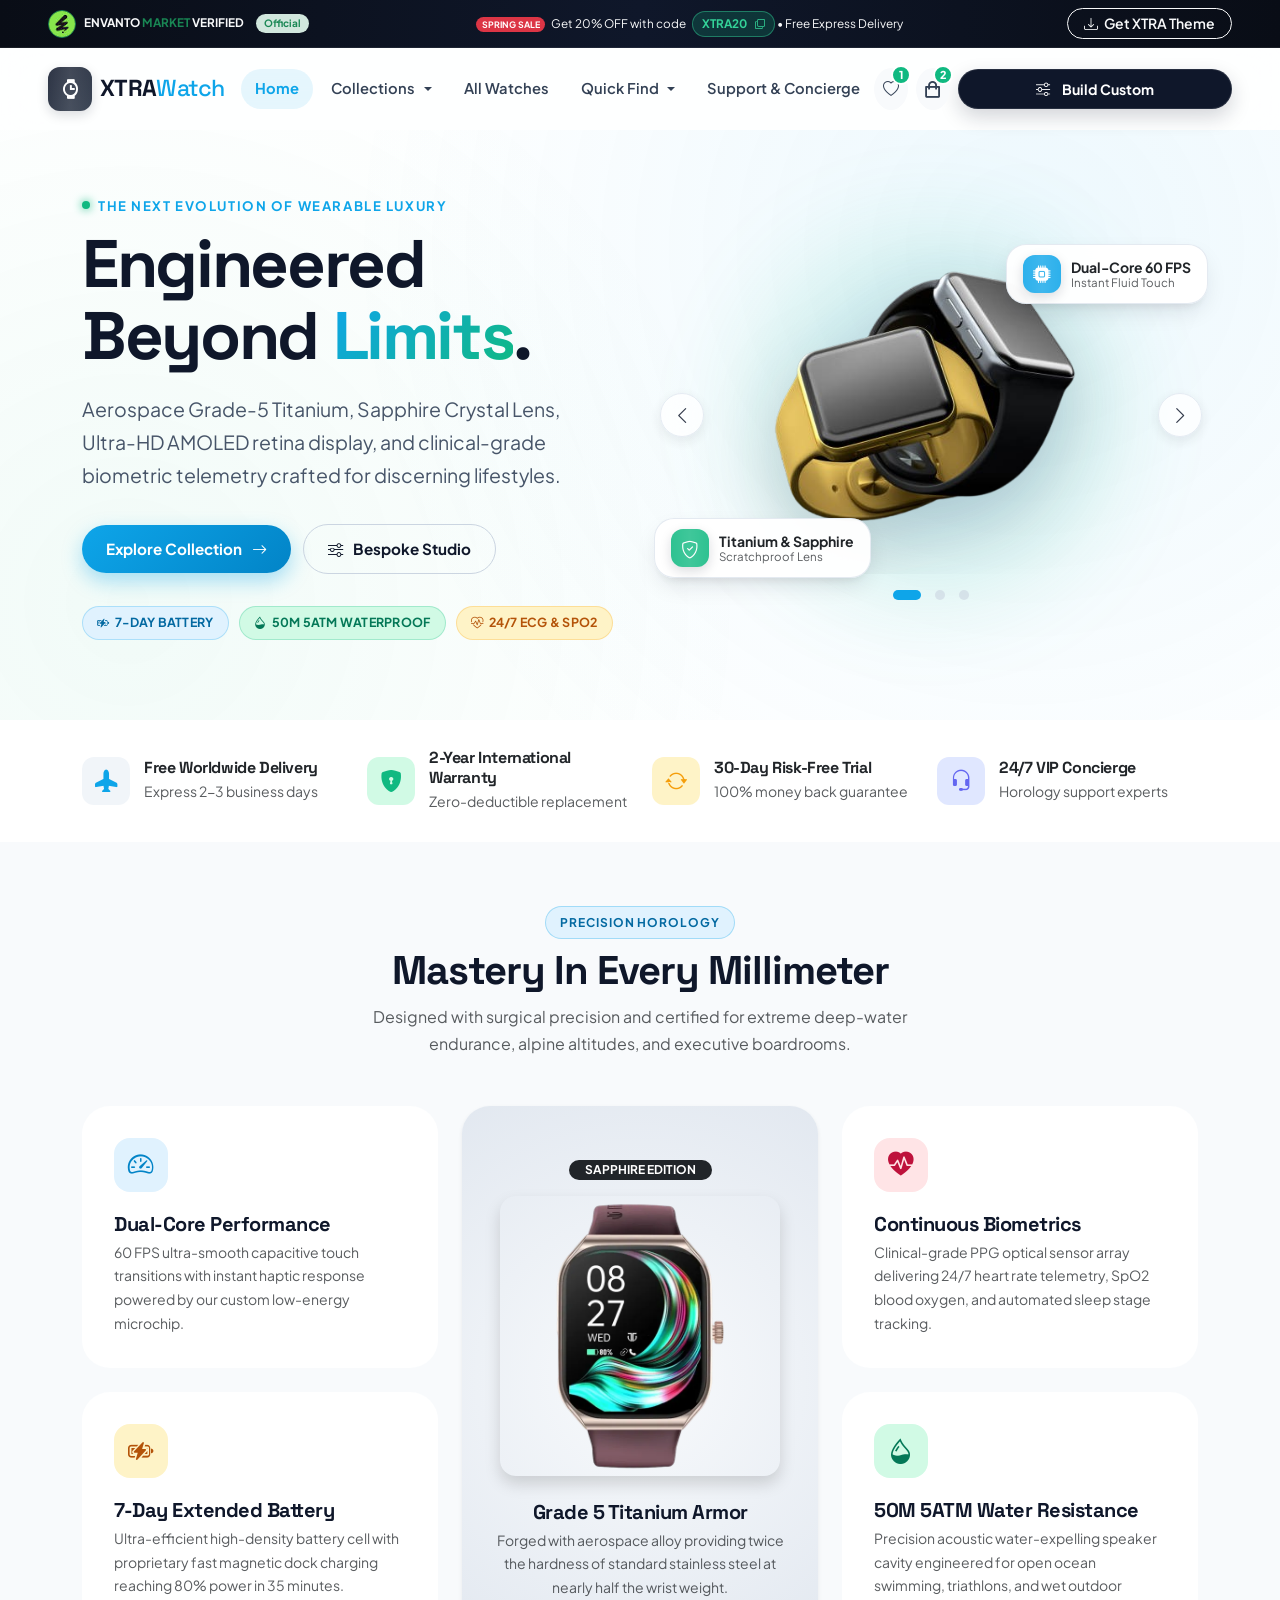
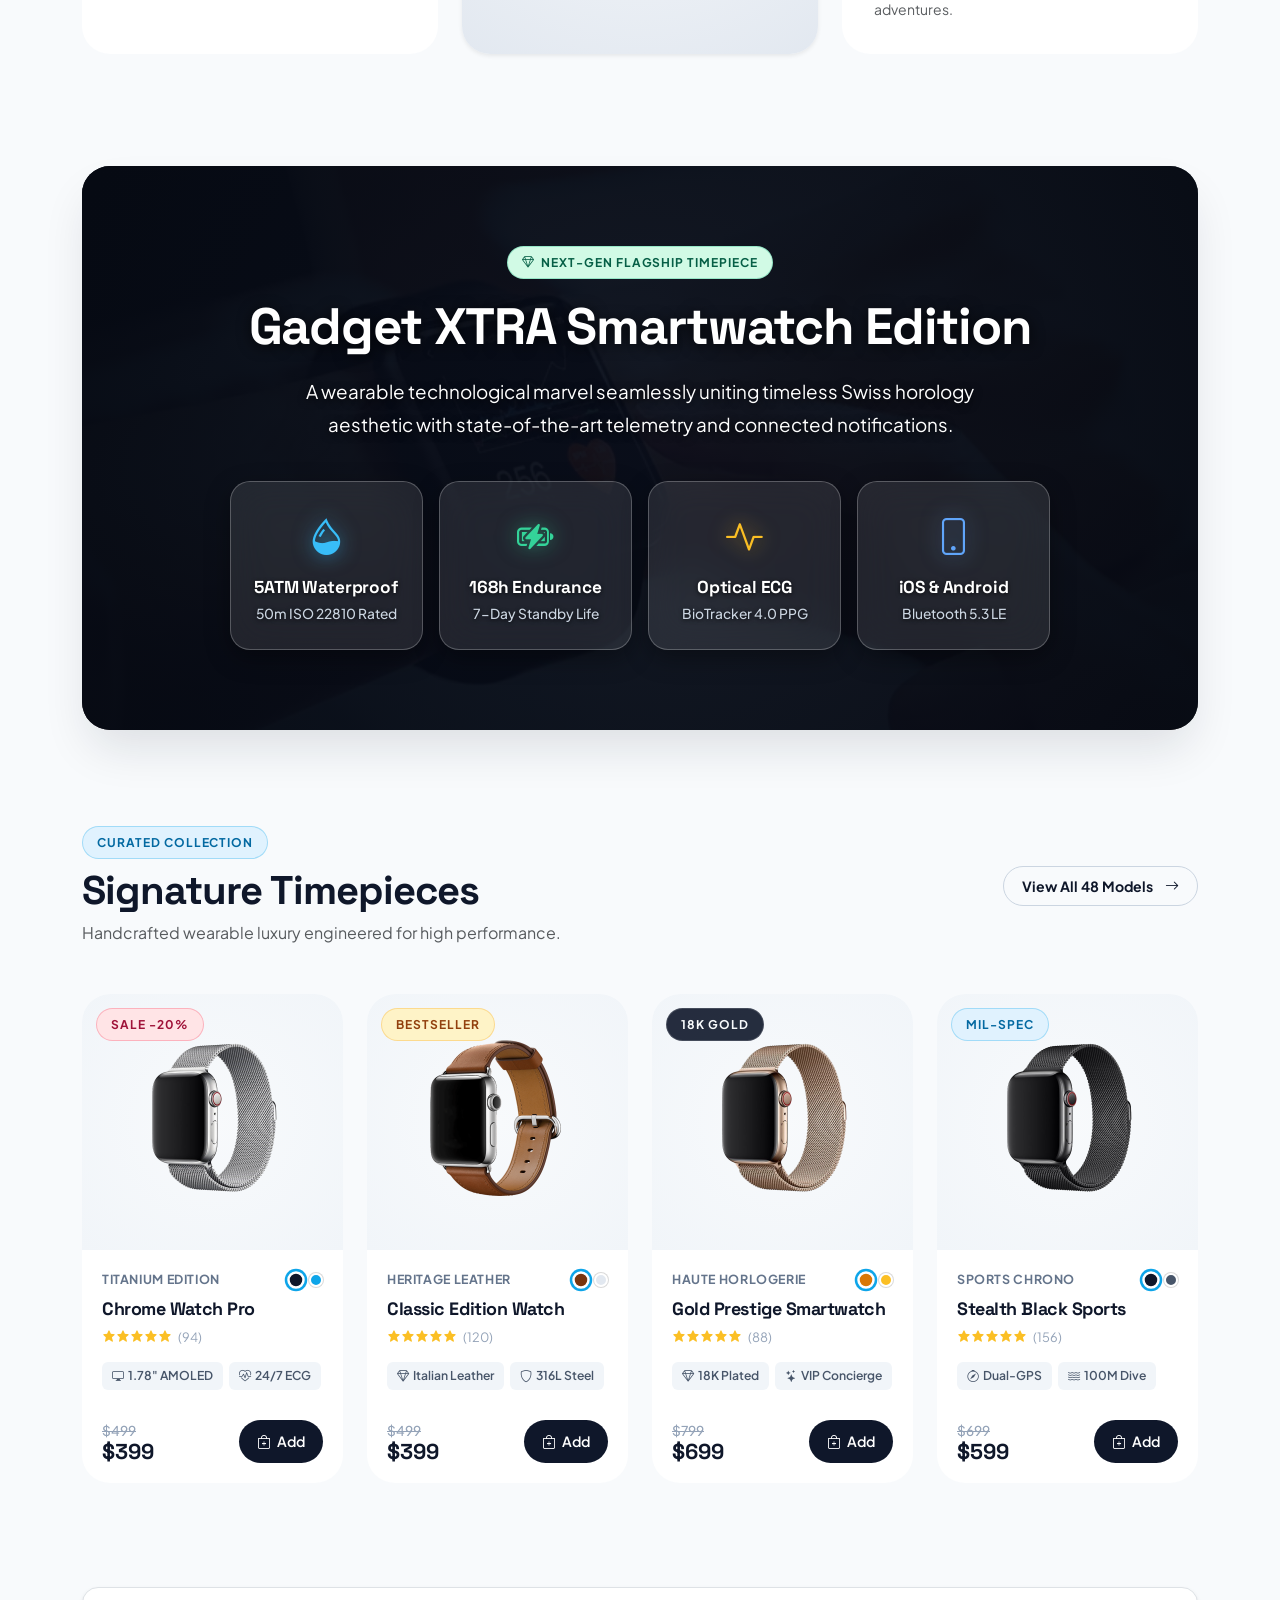
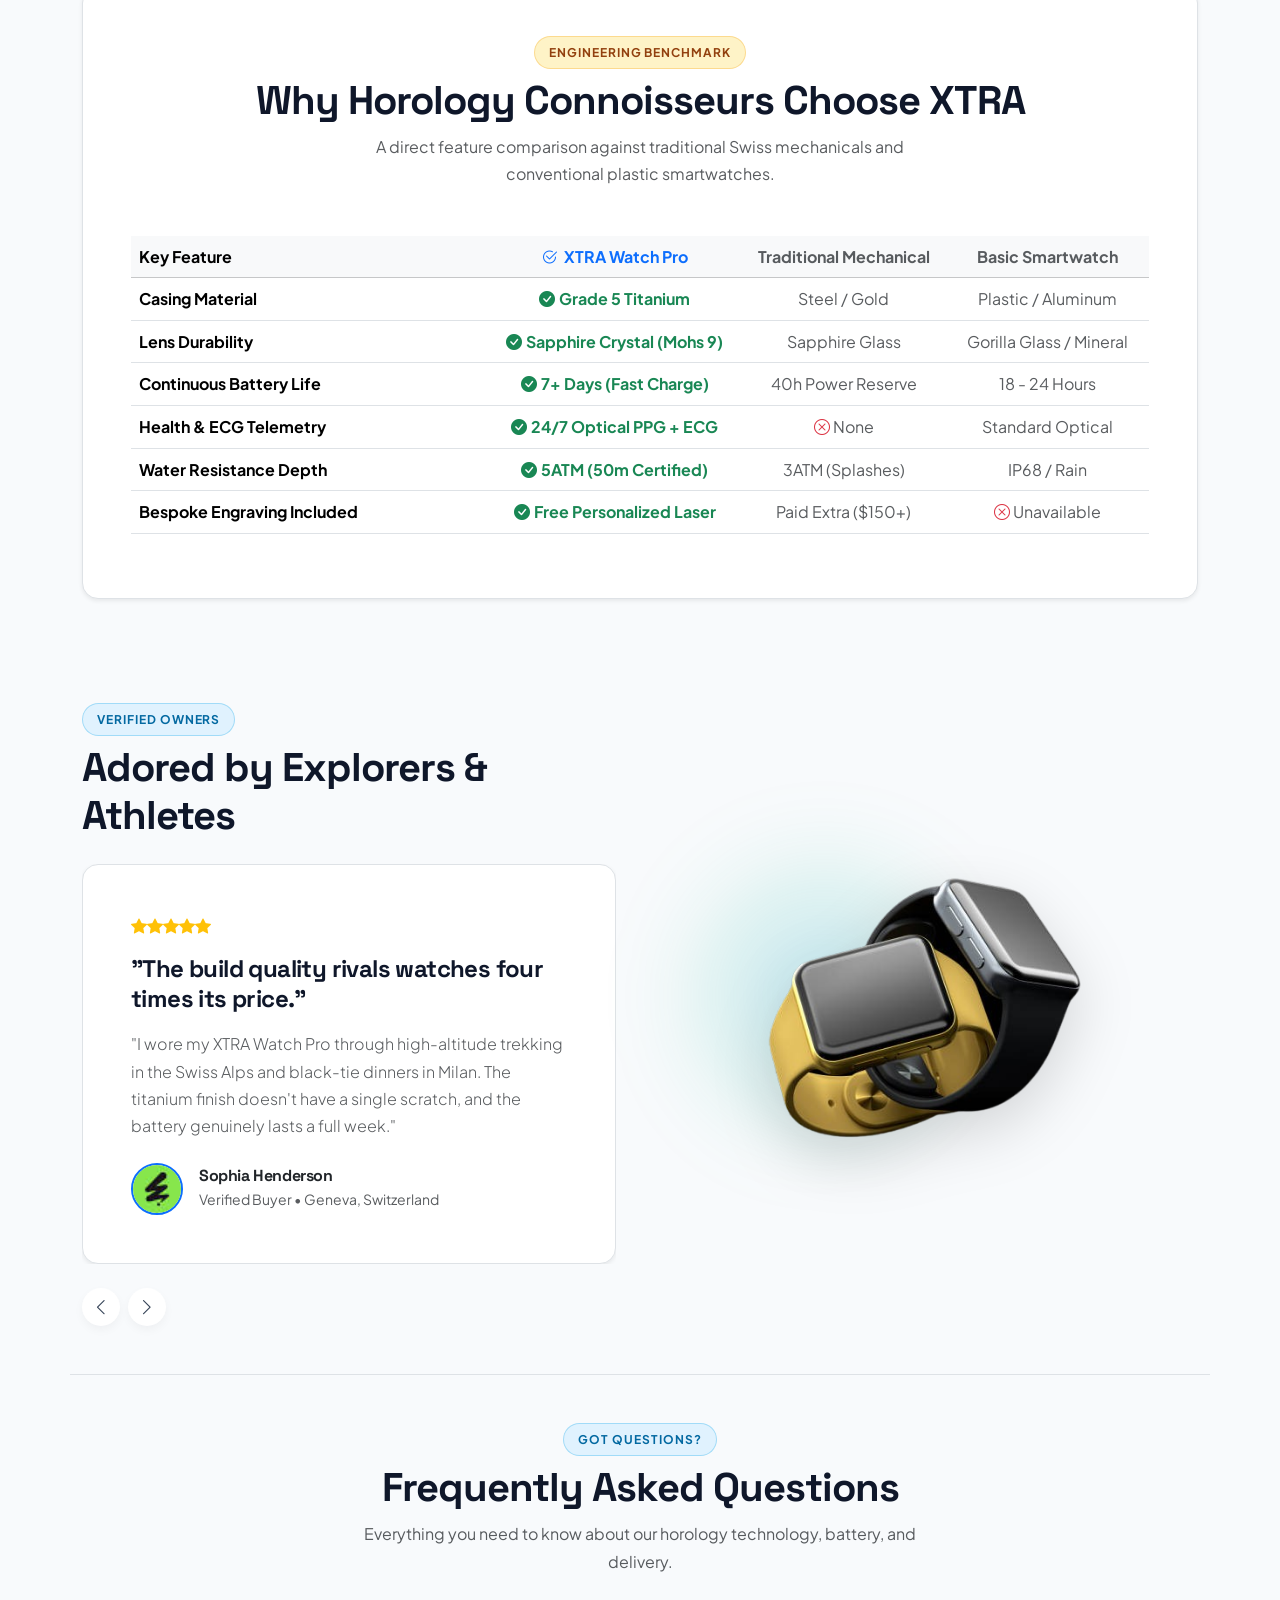
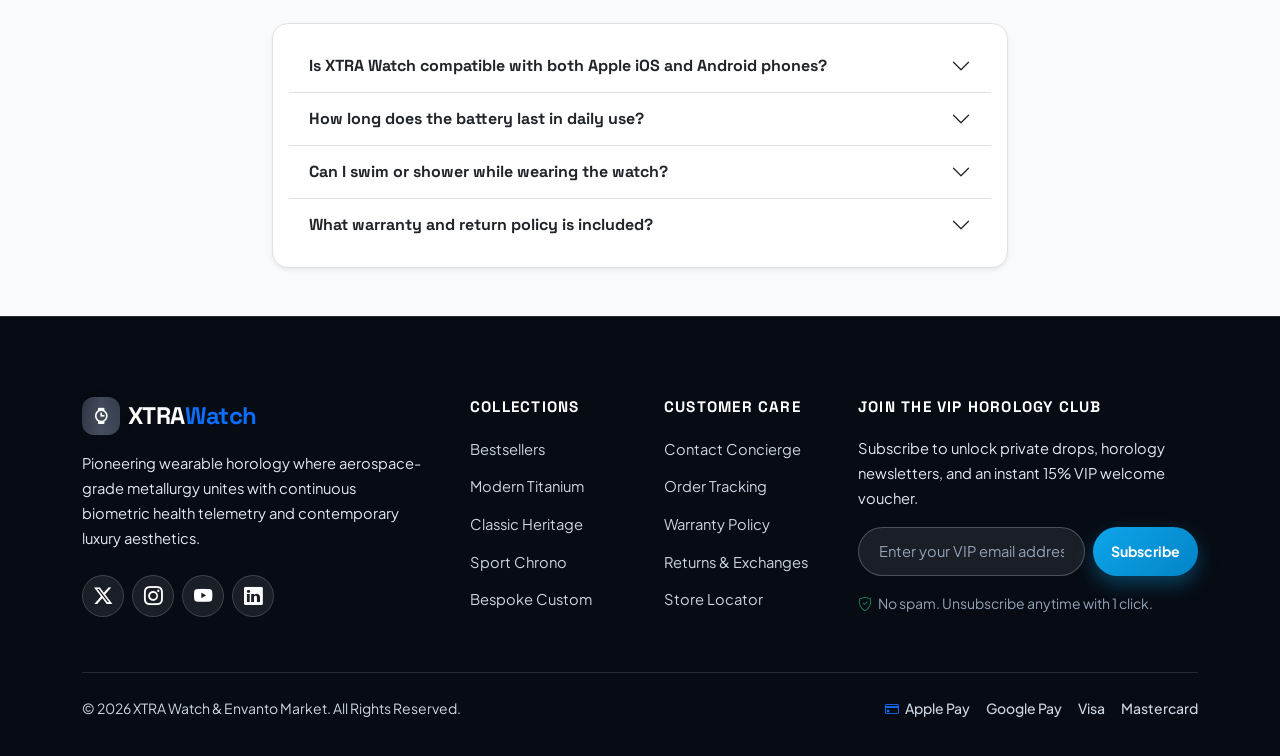
==== commit aa11383c: "Update" ====
--- a/index.html
+++ b/index.html
@@ -27,9 +27,9 @@
   <body>
     <!-- Top Announcement Bar -->
     <header class="top-ticker-bar">
-      <div class="container">
+      <div class="container-fluid px-3 px-lg-4 px-xl-5">
         <div class="row align-items-center text-center text-lg-start g-2">
-          <div class="col-12 col-lg-4 d-flex align-items-center justify-content-center justify-content-lg-start gap-2">
+          <div class="col-12 col-lg-4 d-none d-lg-flex align-items-center justify-content-start gap-2">
             <img
               src="image/download.jpg"
               alt="Envanto Partner"
@@ -49,11 +49,11 @@
               <a href="#" class="code-badge ms-1" data-copy-code="XTRA20" title="Click to copy promo code">
                 XTRA20 <i class="bi bi-copy ms-1 small"></i>
               </a>
-              • Free Global Express Delivery
+              • Free Express Delivery
             </p>
           </div>
 
-          <div class="col-12 col-lg-3 text-center text-lg-end">
+          <div class="col-12 col-lg-3 text-center text-lg-end d-none d-lg-block">
             <a
               href="https://themeforest.net"
               target="_blank"
@@ -69,7 +69,7 @@
 
     <!-- Main Navigation Bar -->
     <nav class="navbar navbar-expand-lg navbar-luxury">
-      <div class="container">
+      <div class="container-fluid px-3 px-lg-4 px-xl-5">
         <!-- Brand -->
         <a href="index.html" class="navbar-brand d-flex align-items-center gap-2">
           <div class="brand-monogram">
@@ -79,6 +79,33 @@
             XTRA<span>Watch</span>
           </div>
         </a>
+
+        <!-- Mobile Header Quick Actions (Wishlist & Cart accessible with 1 tap on phones) -->
+        <div class="d-flex align-items-center gap-2 d-lg-none ms-auto me-2">
+          <button
+            type="button"
+            class="nav-action-btn"
+            title="Wishlist"
+            data-bs-toggle="offcanvas"
+            data-bs-target="#wishlistDrawer"
+            aria-label="Wishlist"
+          >
+            <i class="bi bi-heart"></i>
+            <span class="nav-action-badge wishlist-badge-count">1</span>
+          </button>
+
+          <button
+            type="button"
+            class="nav-action-btn"
+            title="Cart"
+            data-bs-toggle="offcanvas"
+            data-bs-target="#cartDrawer"
+            aria-label="Cart"
+          >
+            <i class="bx bx-shopping-bag fs-5"></i>
+            <span class="nav-action-badge cart-badge-count">2</span>
+          </button>
+        </div>
 
         <!-- Mobile Toggler -->
         <button
@@ -210,25 +237,25 @@
               </li>
             </ul>
 
-            <!-- Right Nav Actions -->
-            <div class="d-flex align-items-center justify-content-center justify-content-lg-end gap-2 mt-3 mt-lg-0">
-              <!-- Wishlist Trigger -->
+            <!-- Right Nav Actions (Desktop Buttons & Drawer Action) -->
+            <div class="d-flex align-items-center justify-content-center justify-content-lg-end gap-2 mt-3 mt-lg-0 w-100 w-lg-auto">
+              <!-- Desktop Wishlist Trigger -->
               <button
                 type="button"
-                class="nav-action-btn"
+                class="nav-action-btn d-none d-lg-inline-flex"
                 title="Wishlist"
                 data-bs-toggle="offcanvas"
-                data-bs-target="#cartDrawer"
+                data-bs-target="#wishlistDrawer"
                 aria-label="Wishlist"
               >
                 <i class="bi bi-heart"></i>
                 <span class="nav-action-badge wishlist-badge-count">1</span>
               </button>
 
-              <!-- Cart Trigger -->
+              <!-- Desktop Cart Trigger -->
               <button
                 type="button"
-                class="nav-action-btn"
+                class="nav-action-btn d-none d-lg-inline-flex"
                 title="Cart"
                 data-bs-toggle="offcanvas"
                 data-bs-target="#cartDrawer"
@@ -240,7 +267,7 @@
 
               <a
                 href="commponent/custom.html"
-                class="btn-luxury-dark btn-luxury-sm ms-lg-2 d-none d-sm-inline-flex"
+                class="btn-luxury-dark btn-luxury-sm w-100 w-lg-auto text-center"
               >
                 <i class="bi bi-sliders me-1"></i> Build Custom
               </a>
@@ -253,7 +280,7 @@
     <!-- Hero Section -->
     <section class="hero-wrapper">
       <div class="container">
-        <div class="row align-items-center g-5">
+        <div class="row align-items-center g-4 g-lg-5">
           <!-- Hero Left Content -->
           <div class="col-12 col-lg-6 text-center text-lg-start">
             <div class="hero-tag">
@@ -269,24 +296,24 @@
               Aerospace Grade-5 Titanium, Sapphire Crystal Lens, Ultra-HD AMOLED retina display, and clinical-grade biometric telemetry crafted for discerning lifestyles.
             </p>
 
-            <div class="d-flex flex-wrap gap-3 justify-content-center justify-content-lg-start mb-4">
-              <a href="commponent/watch.html" class="btn-luxury-primary">
-                Explore Collection <i class="bi bi-arrow-right"></i>
+            <div class="hero-cta-group mb-4">
+              <a href="commponent/watch.html" class="btn-luxury-primary hero-btn">
+                Explore Collection <i class="bi bi-arrow-right ms-1"></i>
               </a>
-              <a href="commponent/custom.html" class="btn-luxury-outline">
-                <i class="bi bi-sliders"></i> Bespoke Studio
+              <a href="commponent/custom.html" class="btn-luxury-outline hero-btn">
+                <i class="bi bi-sliders me-1"></i> Bespoke Studio
               </a>
             </div>
 
             <!-- Mini Spec Pills in Hero -->
-            <div class="d-flex flex-wrap gap-2 justify-content-center justify-content-lg-start pt-2">
-              <span class="badge-luxury badge-luxury-cyan">
+            <div class="hero-specs-row pt-2">
+              <span class="hero-spec-pill pill-cyan">
                 <i class="bi bi-battery-charging"></i> 7-Day Battery
               </span>
-              <span class="badge-luxury badge-luxury-emerald">
+              <span class="hero-spec-pill pill-emerald">
                 <i class="bi bi-droplet-half"></i> 50M 5ATM Waterproof
               </span>
-              <span class="badge-luxury badge-luxury-gold">
+              <span class="hero-spec-pill pill-gold">
                 <i class="bi bi-heart-pulse"></i> 24/7 ECG & SpO2
               </span>
             </div>
@@ -297,19 +324,19 @@
             <div class="hero-product-showcase">
               <div class="hero-glow-backdrop"></div>
 
-              <!-- Floating Spec Pill Top Right -->
-              <div class="hero-floating-pill pill-top-right">
-                <div class="brand-monogram" style="width: 38px; height: 38px; font-size: 1.1rem; background: var(--color-primary);">
+              <!-- Floating Spec Pill Top Right (Desktop Only) -->
+              <div class="hero-floating-pill pill-top-right d-none d-lg-flex">
+                <div class="brand-monogram" style="width: 38px; height: 38px; font-size: 1.1rem; background: var(--color-primary); flex-shrink: 0;">
                   <i class="bi bi-cpu-fill"></i>
                 </div>
                 <div>
-                  <div class="fw-bold small text-dark">Dual-Core 60 FPS</div>
-                  <div class="small text-muted" style="font-size: 0.75rem;">Instant Fluid Touch</div>
+                  <div class="fw-bold small text-dark" style="line-height: 1.2;">Dual-Core 60 FPS</div>
+                  <div class="small text-muted" style="font-size: 0.72rem; line-height: 1.2;">Instant Fluid Touch</div>
                 </div>
               </div>
 
               <!-- Main Hero Watch Image Carousel -->
-              <div id="heroWatchSlider" class="carousel slide" data-bs-ride="carousel" data-bs-interval="4000">
+              <div id="heroWatchSlider" class="carousel slide carousel-fade hero-watch-slider" data-bs-ride="carousel" data-bs-interval="4000">
                 <div class="carousel-inner text-center">
                   <div class="carousel-item active">
                     <img
@@ -334,23 +361,30 @@
                   </div>
                 </div>
 
-                <!-- Carousel Controls -->
-                <button class="carousel-control-prev" type="button" data-bs-target="#heroWatchSlider" data-bs-slide="prev" aria-label="Previous">
-                  <span class="carousel-control-prev-icon p-2 bg-dark rounded-circle" aria-hidden="true"></span>
-                </button>
-                <button class="carousel-control-next" type="button" data-bs-target="#heroWatchSlider" data-bs-slide="next" aria-label="Next">
-                  <span class="carousel-control-next-icon p-2 bg-dark rounded-circle" aria-hidden="true"></span>
-                </button>
-              </div>
-
-              <!-- Floating Spec Pill Bottom Left -->
-              <div class="hero-floating-pill pill-bottom-left">
-                <div class="brand-monogram" style="width: 38px; height: 38px; font-size: 1.1rem; background: var(--color-emerald);">
+                <!-- Carousel Controls (Sleek Glass Round Arrow Buttons) -->
+                <button class="hero-carousel-arrow hero-arrow-prev" type="button" data-bs-target="#heroWatchSlider" data-bs-slide="prev" aria-label="Previous">
+                  <i class="bi bi-chevron-left"></i>
+                </button>
+                <button class="hero-carousel-arrow hero-arrow-next" type="button" data-bs-target="#heroWatchSlider" data-bs-slide="next" aria-label="Next">
+                  <i class="bi bi-chevron-right"></i>
+                </button>
+
+                <!-- Carousel Indicators (Pill Dots) -->
+                <div class="carousel-indicators hero-carousel-indicators">
+                  <button type="button" data-bs-target="#heroWatchSlider" data-bs-slide-to="0" class="active" aria-current="true" aria-label="Slide 1"></button>
+                  <button type="button" data-bs-target="#heroWatchSlider" data-bs-slide-to="1" aria-label="Slide 2"></button>
+                  <button type="button" data-bs-target="#heroWatchSlider" data-bs-slide-to="2" aria-label="Slide 3"></button>
+                </div>
+              </div>
+
+              <!-- Floating Spec Pill Bottom Left (Desktop Only) -->
+              <div class="hero-floating-pill pill-bottom-left d-none d-lg-flex">
+                <div class="brand-monogram" style="width: 38px; height: 38px; font-size: 1.1rem; background: var(--color-emerald); flex-shrink: 0;">
                   <i class="bi bi-shield-check"></i>
                 </div>
                 <div>
-                  <div class="fw-bold small text-dark">Titanium & Sapphire</div>
-                  <div class="small text-muted" style="font-size: 0.75rem;">Scratchproof Lens</div>
+                  <div class="fw-bold small text-dark" style="line-height: 1.2;">Titanium & Sapphire</div>
+                  <div class="small text-muted" style="font-size: 0.72rem; line-height: 1.2;">Scratchproof Lens</div>
                 </div>
               </div>
             </div>
@@ -415,8 +449,8 @@
     </section>
 
     <!-- Bento Grid / Engineering Highlights -->
-    <section class="container py-5 my-3">
-      <div class="text-center mb-5">
+    <section class="container py-4 py-lg-5 my-2 my-lg-3">
+      <div class="text-center mb-4 mb-lg-5">
         <span class="badge-luxury badge-luxury-cyan mb-2">PRECISION HOROLOGY</span>
         <h2 class="display-6 fw-bold">Mastery In Every Millimeter</h2>
         <p class="text-muted mx-auto" style="max-width: 620px;">
@@ -424,67 +458,75 @@
         </p>
       </div>
 
-      <div class="row g-4 align-items-stretch">
+      <div class="row g-2 g-lg-4 align-items-stretch">
         <!-- Left Column -->
-        <div class="col-12 col-lg-4 d-flex flex-column gap-4">
-          <div class="bento-card">
+        <div class="col-12 col-lg-4 d-flex flex-column gap-2 gap-lg-4">
+          <div class="bento-card bento-feature-card">
             <div class="bento-icon icon-cyan">
               <i class="bi bi-speedometer2"></i>
             </div>
-            <h4 class="fw-bold mb-2">Dual-Core Performance</h4>
-            <p class="text-muted small mb-0">
-              60 FPS ultra-smooth capacitive touch transitions with instant haptic response powered by our custom low-energy microchip.
-            </p>
-          </div>
-
-          <div class="bento-card">
+            <div class="bento-card-body">
+              <h4 class="bento-title fw-bold mb-1">Dual-Core Performance</h4>
+              <p class="bento-desc text-muted small mb-0">
+                60 FPS ultra-smooth capacitive touch transitions with instant haptic response powered by our custom low-energy microchip.
+              </p>
+            </div>
+          </div>
+
+          <div class="bento-card bento-feature-card">
             <div class="bento-icon icon-gold">
               <i class="bi bi-battery-charging"></i>
             </div>
-            <h4 class="fw-bold mb-2">7-Day Extended Battery</h4>
-            <p class="text-muted small mb-0">
-              Ultra-efficient high-density battery cell with proprietary fast magnetic dock charging reaching 80% power in 35 minutes.
-            </p>
+            <div class="bento-card-body">
+              <h4 class="bento-title fw-bold mb-1">7-Day Extended Battery</h4>
+              <p class="bento-desc text-muted small mb-0">
+                Ultra-efficient high-density battery cell with proprietary fast magnetic dock charging reaching 80% power in 35 minutes.
+              </p>
+            </div>
           </div>
         </div>
 
         <!-- Center Showcase -->
         <div class="col-12 col-lg-4">
           <div class="center-showcase-box shadow-sm">
-            <span class="badge bg-dark text-white rounded-pill px-3 py-1 small mb-3">SAPPHIRE EDITION</span>
+            <span class="badge bg-dark text-white rounded-pill px-3 py-1 small mb-2 mb-lg-3">SAPPHIRE EDITION</span>
             <img
               src="image/img.jpg"
               alt="XTRA Watch Engineering Centerpiece"
-              class="img-fluid rounded-4 shadow mb-4"
+              class="img-fluid rounded-4 shadow mb-3 mb-lg-4"
               style="max-height: 280px; object-fit: cover;"
             />
-            <h4 class="fw-bold mb-1">Grade 5 Titanium Armor</h4>
-            <p class="text-muted small mb-0">
+            <h4 class="center-showcase-title fw-bold mb-1">Grade 5 Titanium Armor</h4>
+            <p class="center-showcase-desc text-muted small mb-0">
               Forged with aerospace alloy providing twice the hardness of standard stainless steel at nearly half the wrist weight.
             </p>
           </div>
         </div>
 
         <!-- Right Column -->
-        <div class="col-12 col-lg-4 d-flex flex-column gap-4">
-          <div class="bento-card">
+        <div class="col-12 col-lg-4 d-flex flex-column gap-2 gap-lg-4">
+          <div class="bento-card bento-feature-card">
             <div class="bento-icon icon-rose">
               <i class="bi bi-heart-pulse-fill"></i>
             </div>
-            <h4 class="fw-bold mb-2">Continuous Biometrics</h4>
-            <p class="text-muted small mb-0">
-              Clinical-grade PPG optical sensor array delivering 24/7 heart rate telemetry, SpO2 blood oxygen, and automated sleep stage tracking.
-            </p>
-          </div>
-
-          <div class="bento-card">
+            <div class="bento-card-body">
+              <h4 class="bento-title fw-bold mb-1">Continuous Biometrics</h4>
+              <p class="bento-desc text-muted small mb-0">
+                Clinical-grade PPG optical sensor array delivering 24/7 heart rate telemetry, SpO2 blood oxygen, and automated sleep stage tracking.
+              </p>
+            </div>
+          </div>
+
+          <div class="bento-card bento-feature-card">
             <div class="bento-icon icon-emerald">
               <i class="bi bi-droplet-half"></i>
             </div>
-            <h4 class="fw-bold mb-2">50M 5ATM Water Resistance</h4>
-            <p class="text-muted small mb-0">
-              Precision acoustic water-expelling speaker cavity engineered for open ocean swimming, triathlons, and wet outdoor adventures.
-            </p>
+            <div class="bento-card-body">
+              <h4 class="bento-title fw-bold mb-1">50M 5ATM Water Resistance</h4>
+              <p class="bento-desc text-muted small mb-0">
+                Precision acoustic water-expelling speaker cavity engineered for open ocean swimming, triathlons, and wet outdoor adventures.
+              </p>
+            </div>
           </div>
         </div>
       </div>
@@ -503,30 +545,30 @@
             <i class="bi bi-gem"></i> Next-Gen Flagship Timepiece
           </span>
           <h2>Gadget XTRA Smartwatch Edition</h2>
-          <p class="lead opacity-90 mx-auto" style="max-width: 700px;">
+          <p class="lead text-white mx-auto" style="max-width: 700px;">
             A wearable technological marvel seamlessly uniting timeless Swiss horology aesthetic with state-of-the-art telemetry and connected notifications.
           </p>
 
           <div class="feature-glass-grid">
             <div class="feature-glass-box">
               <i class="bi bi-droplet-half text-info"></i>
-              <h6 class="fw-bold mb-1">5ATM Waterproof</h6>
-              <small class="opacity-75">50m ISO 22810 Rated</small>
+              <h6 class="fw-bold mb-1 text-white">5ATM Waterproof</h6>
+              <small class="text-white-50">50m ISO 22810 Rated</small>
             </div>
             <div class="feature-glass-box">
               <i class="bi bi-battery-charging text-success"></i>
-              <h6 class="fw-bold mb-1">168h Endurance</h6>
-              <small class="opacity-75">7-Day Standby Life</small>
+              <h6 class="fw-bold mb-1 text-white">168h Endurance</h6>
+              <small class="text-white-50">7-Day Standby Life</small>
             </div>
             <div class="feature-glass-box">
               <i class="bi bi-activity text-warning"></i>
-              <h6 class="fw-bold mb-1">Optical ECG</h6>
-              <small class="opacity-75">BioTracker 4.0 PPG</small>
+              <h6 class="fw-bold mb-1 text-white">Optical ECG</h6>
+              <small class="text-white-50">BioTracker 4.0 PPG</small>
             </div>
             <div class="feature-glass-box">
               <i class="bi bi-phone text-primary"></i>
-              <h6 class="fw-bold mb-1">iOS & Android</h6>
-              <small class="opacity-75">Bluetooth 5.3 LE</small>
+              <h6 class="fw-bold mb-1 text-white">iOS & Android</h6>
+              <small class="text-white-50">Bluetooth 5.3 LE</small>
             </div>
           </div>
         </div>
@@ -548,9 +590,9 @@
         </div>
       </div>
 
-      <div class="row g-4">
+      <div class="row g-2 g-md-4">
         <!-- Product 1: Chrome Watch Pro -->
-        <div class="col-12 col-sm-6 col-lg-3">
+        <div class="col-6 col-lg-3">
           <div class="product-card" data-product-card data-product-title="Chrome Watch Pro" data-product-category="Smart Tech">
             <div class="product-media-wrapper">
               <div class="product-badge-overlay">
@@ -628,7 +670,7 @@
         </div>
 
         <!-- Product 2: Classic Edition Watch -->
-        <div class="col-12 col-sm-6 col-lg-3">
+        <div class="col-6 col-lg-3">
           <div class="product-card" data-product-card data-product-title="Classic Edition Watch" data-product-category="Heritage Classic">
             <div class="product-media-wrapper">
               <div class="product-badge-overlay">
@@ -706,7 +748,7 @@
         </div>
 
         <!-- Product 3: Gold Prestige Smartwatch -->
-        <div class="col-12 col-sm-6 col-lg-3">
+        <div class="col-6 col-lg-3">
           <div class="product-card" data-product-card data-product-title="Gold Prestige Smartwatch" data-product-category="Luxury Gold">
             <div class="product-media-wrapper">
               <div class="product-badge-overlay">
@@ -784,7 +826,7 @@
         </div>
 
         <!-- Product 4: Stealth Black Sports -->
-        <div class="col-12 col-sm-6 col-lg-3">
+        <div class="col-6 col-lg-3">
           <div class="product-card" data-product-card data-product-title="Stealth Black Sports" data-product-category="Sport Chrono">
             <div class="product-media-wrapper">
               <div class="product-badge-overlay">
@@ -931,7 +973,7 @@
 
     <!-- Testimonials Section -->
     <section class="container py-5">
-      <div class="row align-items-center g-5">
+      <div class="row align-items-center g-4 g-lg-5">
         <div class="col-12 col-lg-6">
           <span class="badge-luxury badge-luxury-cyan mb-2">VERIFIED OWNERS</span>
           <h2 class="display-6 fw-bold mb-4">Adored by Explorers & Athletes</h2>
@@ -1083,7 +1125,7 @@
     <!-- Footer -->
     <footer class="footer-luxury">
       <div class="container">
-        <div class="row g-5 mb-5">
+        <div class="row g-4 g-lg-5 mb-5">
           <div class="col-12 col-lg-4">
             <div class="d-flex align-items-center gap-2 mb-3">
               <div class="brand-monogram" style="width: 38px; height: 38px; font-size: 1.2rem;">
@@ -1091,7 +1133,7 @@
               </div>
               <h5 class="m-0 fw-bold text-white fs-4">XTRA<span class="text-primary">Watch</span></h5>
             </div>
-            <p class="small text-muted mb-4" style="max-width: 340px;">
+            <p class="footer-brand-desc mb-4" style="max-width: 340px;">
               Pioneering wearable horology where aerospace-grade metallurgy unites with continuous biometric health telemetry and contemporary luxury aesthetics.
             </p>
             <div class="d-flex gap-2">
@@ -1126,7 +1168,7 @@
 
           <div class="col-12 col-md-6 col-lg-4">
             <h6 class="footer-title">Join The VIP Horology Club</h6>
-            <p class="small text-muted mb-3">
+            <p class="footer-newsletter-desc mb-3">
               Subscribe to unlock private drops, horology newsletters, and an instant 15% VIP welcome voucher.
             </p>
             <form class="newsletter-form">
@@ -1142,7 +1184,7 @@
                 </button>
               </div>
             </form>
-            <div class="mt-3 small text-muted">
+            <div class="mt-3 small newsletter-note">
               <i class="bi bi-shield-check text-success me-1"></i> No spam. Unsubscribe anytime with 1 click.
             </div>
           </div>
@@ -1255,6 +1297,57 @@
       </div>
     </div>
 
+    <!-- Slide-Over Wishlist Drawer -->
+    <div
+      class="offcanvas offcanvas-end wishlist-offcanvas"
+      tabindex="-1"
+      id="wishlistDrawer"
+      aria-labelledby="wishlistDrawerLabel"
+    >
+      <div class="cart-header">
+        <h5 class="fw-bold mb-0 d-flex align-items-center gap-2" id="wishlistDrawerLabel">
+          <i class="bi bi-heart-fill text-danger fs-5"></i>
+          My Saved Wishlist (<span id="wishlistHeaderCount">1</span>)
+        </h5>
+        <button
+          type="button"
+          class="btn-close shadow-none"
+          data-bs-dismiss="offcanvas"
+          aria-label="Close"
+        ></button>
+      </div>
+
+      <div class="cart-body">
+        <!-- Empty State -->
+        <div id="wishlistEmptyState" class="text-center py-5" style="display: none;">
+          <i class="bi bi-heart fs-1 text-muted mb-3 d-block opacity-50"></i>
+          <h5 class="fw-bold">Your wishlist is empty</h5>
+          <p class="text-muted small mb-4">Click the heart icon on any timepiece to save it here for later.</p>
+          <a href="commponent/watch.html" class="btn-luxury-primary btn-luxury-sm">Browse Collection</a>
+        </div>
+
+        <!-- Wishlist Items List Container (Rendered dynamically) -->
+        <div id="wishlistItemsList"></div>
+      </div>
+
+      <div id="wishlistFooterContainer" class="cart-footer">
+        <button
+          type="button"
+          id="addAllWishlistToCartBtn"
+          class="btn-luxury-primary w-100 py-3 mb-2 fs-6"
+        >
+          <i class="bi bi-bag-plus-fill me-1"></i> Add All Items to Cart
+        </button>
+        <button
+          type="button"
+          id="clearWishlistBtn"
+          class="btn btn-outline-secondary w-100 rounded-pill py-2 small fw-semibold"
+        >
+          Clear Wishlist
+        </button>
+      </div>
+    </div>
+
     <!-- Quick View Modal -->
     <div
       class="modal fade modal-luxury"
--- a/css/custom.css
+++ b/css/custom.css
@@ -3,11 +3,11 @@
    Clean, Ultra-smooth, High-performance & Fully Responsive
    ========================================================================== */
 
-@import url('https://fonts.googleapis.com/css2?family=Plus+Jakarta+Sans:wght@300;400;500;600;700;800&family=Space+Grotesk:wght@500;600;700&display=swap');
+@import url("https://fonts.googleapis.com/css2?family=Plus+Jakarta+Sans:wght@300;400;500;600;700;800&family=Space+Grotesk:wght@500;600;700&display=swap");
 
 :root {
-  --font-main: 'Plus Jakarta Sans', system-ui, -apple-system, sans-serif;
-  --font-display: 'Space Grotesk', system-ui, -apple-system, sans-serif;
+  --font-main: "Plus Jakarta Sans", system-ui, -apple-system, sans-serif;
+  --font-display: "Space Grotesk", system-ui, -apple-system, sans-serif;
 
   /* Color Palette */
   --color-primary: #0ea5e9;
@@ -18,7 +18,7 @@
   --color-gold: #f59e0b;
   --color-gold-light: #fef3c7;
   --color-rose: #f43f5e;
-  
+
   --dark-bg: #090d16;
   --dark-surface: #111827;
   --dark-card: #1f2937;
@@ -62,13 +62,21 @@
 /* ==========================================================================
    Base & Reset
    ========================================================================== */
-*, *::before, *::after {
+*,
+*::before,
+*::after {
   box-sizing: border-box;
 }
 
 html {
   scroll-behavior: smooth;
   text-size-adjust: 100%;
+}
+
+html {
+  overflow-x: hidden !important;
+  width: 100% !important;
+  max-width: 100vw !important;
 }
 
 body {
@@ -80,10 +88,18 @@
   line-height: 1.6;
   -webkit-font-smoothing: antialiased;
   -moz-osx-font-smoothing: grayscale;
-  overflow-x: hidden;
-}
-
-h1, h2, h3, h4, h5, h6 {
+  overflow-x: hidden !important;
+  width: 100% !important;
+  max-width: 100vw !important;
+  position: relative;
+}
+
+h1,
+h2,
+h3,
+h4,
+h5,
+h6 {
   font-family: var(--font-display);
   color: var(--text-main);
   font-weight: 700;
@@ -97,18 +113,44 @@
 }
 
 /* Safeguard for all dark containers: guarantee high-contrast crisp text */
-.bg-dark, .top-ticker-bar, .luxury-banner, .footer-luxury {
+.bg-dark,
+.top-ticker-bar,
+.luxury-banner,
+.footer-luxury {
   color: #f1f5f9;
 }
 
-.bg-dark h1, .bg-dark h2, .bg-dark h3, .bg-dark h4, .bg-dark h5, .bg-dark h6,
-.top-ticker-bar h1, .top-ticker-bar h2, .top-ticker-bar h3, .top-ticker-bar h4, .top-ticker-bar h5, .top-ticker-bar h6,
-.luxury-banner h1, .luxury-banner h2, .luxury-banner h3, .luxury-banner h4, .luxury-banner h5, .luxury-banner h6,
-.footer-luxury h1, .footer-luxury h2, .footer-luxury h3, .footer-luxury h4, .footer-luxury h5, .footer-luxury h6 {
+.bg-dark h1,
+.bg-dark h2,
+.bg-dark h3,
+.bg-dark h4,
+.bg-dark h5,
+.bg-dark h6,
+.top-ticker-bar h1,
+.top-ticker-bar h2,
+.top-ticker-bar h3,
+.top-ticker-bar h4,
+.top-ticker-bar h5,
+.top-ticker-bar h6,
+.luxury-banner h1,
+.luxury-banner h2,
+.luxury-banner h3,
+.luxury-banner h4,
+.luxury-banner h5,
+.luxury-banner h6,
+.footer-luxury h1,
+.footer-luxury h2,
+.footer-luxury h3,
+.footer-luxury h4,
+.footer-luxury h5,
+.footer-luxury h6 {
   color: #ffffff !important;
 }
 
-.bg-dark p, .top-ticker-bar p, .luxury-banner p, .footer-luxury p {
+.bg-dark p,
+.top-ticker-bar p,
+.luxury-banner p,
+.footer-luxury p {
   color: #e2e8f0;
 }
 
@@ -200,19 +242,25 @@
 }
 
 .top-ticker-bar a.code-badge {
-  background: rgba(16, 185, 129, 0.18);
-  border: 1px dashed #10b981;
-  color: #34d399;
+  background: rgba(16, 185, 129, 0.2);
+  border: 1px solid rgba(52, 211, 153, 0.45);
+  color: #34d399 !important;
   font-weight: 700;
-  padding: 3px 10px;
-  border-radius: 6px;
+  padding: 2px 9px;
+  border-radius: var(--radius-pill);
   cursor: pointer;
   transition: all var(--transition-fast);
+  display: inline-flex;
+  align-items: center;
+  gap: 4px;
+  text-decoration: none !important;
 }
 
 .top-ticker-bar a.code-badge:hover {
   background: #10b981;
-  color: #042f2e;
+  border-color: #10b981;
+  color: #042f2e !important;
+  transform: translateY(-1px);
 }
 
 /* ==========================================================================
@@ -252,13 +300,18 @@
 }
 
 .brand-monogram::after {
-  content: '';
+  content: "";
   position: absolute;
   top: -50%;
   left: -50%;
   width: 200%;
   height: 200%;
-  background: linear-gradient(60deg, transparent, rgba(255, 255, 255, 0.2), transparent);
+  background: linear-gradient(
+    60deg,
+    transparent,
+    rgba(255, 255, 255, 0.2),
+    transparent
+  );
   transform: rotate(30deg);
   transition: transform 0.6s ease;
 }
@@ -283,33 +336,31 @@
 /* Nav links styling */
 .navbar-luxury .nav-link {
   font-weight: 600;
-  font-size: 0.95rem;
+  font-size: 0.92rem;
   color: #334155 !important;
-  padding: 10px 18px !important;
+  padding: 8px 14px !important;
   border-radius: var(--radius-pill);
   transition: all var(--transition-fast);
   position: relative;
   display: inline-flex;
   align-items: center;
-  gap: 6px;
-}
-
-.navbar-luxury .nav-link:hover,
+  white-space: nowrap !important; /* CRITICAL: Never break text */
+  gap: 5px;
+}
+
+.navbar-luxury .nav-link:hover {
+  color: var(--color-primary) !important;
+  background: rgba(14, 165, 233, 0.08);
+}
+
 .navbar-luxury .nav-link.active {
-  color: #0f172a !important;
-  background: rgba(14, 165, 233, 0.08);
+  color: var(--color-primary) !important;
+  background: rgba(14, 165, 233, 0.1);
+  font-weight: 700;
 }
 
 .navbar-luxury .nav-link.active::after {
-  content: '';
-  position: absolute;
-  bottom: 4px;
-  left: 50%;
-  transform: translateX(-50%);
-  width: 18px;
-  height: 3px;
-  border-radius: var(--radius-pill);
-  background: var(--color-primary);
+  display: none !important;
 }
 
 /* Mega-Menu Dropdown Polish */
@@ -479,9 +530,18 @@
    ========================================================================== */
 .hero-wrapper {
   position: relative;
-  background: radial-gradient(circle at 80% 20%, rgba(14, 165, 233, 0.08) 0%, transparent 60%),
-              radial-gradient(circle at 10% 80%, rgba(16, 185, 129, 0.06) 0%, transparent 50%),
-              #ffffff;
+  background:
+    radial-gradient(
+      circle at 80% 20%,
+      rgba(14, 165, 233, 0.08) 0%,
+      transparent 60%
+    ),
+    radial-gradient(
+      circle at 10% 80%,
+      rgba(16, 185, 129, 0.06) 0%,
+      transparent 50%
+    ),
+    #ffffff;
   padding: 60px 0 80px 0;
   border-bottom: 1px solid var(--border-color);
   overflow: hidden;
@@ -509,8 +569,15 @@
 }
 
 @keyframes pulseDot {
-  0%, 100% { transform: scale(1); opacity: 1; }
-  50% { transform: scale(1.4); opacity: 0.6; }
+  0%,
+  100% {
+    transform: scale(1);
+    opacity: 1;
+  }
+  50% {
+    transform: scale(1.4);
+    opacity: 0.6;
+  }
 }
 
 .hero-title {
@@ -529,12 +596,35 @@
   margin-bottom: 32px;
 }
 
+.hero-cta-group {
+  display: flex;
+  flex-wrap: wrap;
+  align-items: center;
+  gap: 12px;
+}
+
+.hero-btn {
+  padding: 12px 24px;
+  font-size: 0.95rem;
+  font-weight: 700;
+  border-radius: var(--radius-pill);
+  display: inline-flex;
+  align-items: center;
+  justify-content: center;
+  gap: 6px;
+  white-space: nowrap;
+  transition: all var(--transition-normal);
+}
+
 .hero-product-showcase {
   position: relative;
   display: flex;
   align-items: center;
   justify-content: center;
-  padding: 20px;
+  width: 100%;
+  max-width: 540px;
+  margin: 0 auto;
+  padding: 10px;
 }
 
 .hero-glow-backdrop {
@@ -542,55 +632,187 @@
   width: 440px;
   height: 440px;
   border-radius: 50%;
-  background: radial-gradient(circle, rgba(14, 165, 233, 0.22) 0%, rgba(16, 185, 129, 0.12) 50%, transparent 70%);
+  background: radial-gradient(
+    circle,
+    rgba(14, 165, 233, 0.22) 0%,
+    rgba(16, 185, 129, 0.12) 50%,
+    transparent 70%
+  );
   filter: blur(40px);
   z-index: 1;
+}
+
+.hero-watch-slider {
+  width: 100%;
+  position: relative;
 }
 
 .hero-watch-img {
   position: relative;
   z-index: 2;
-  max-height: 480px;
+  max-height: 420px;
+  width: auto;
+  max-width: 100%;
   object-fit: contain;
-  filter: drop-shadow(0 25px 35px rgba(15, 23, 42, 0.2));
+  filter: drop-shadow(0 25px 35px rgba(15, 23, 42, 0.18));
   animation: heroFloat 6s ease-in-out infinite;
 }
 
 @keyframes heroFloat {
-  0%, 100% { transform: translateY(0px) rotate(0deg); }
-  50% { transform: translateY(-14px) rotate(1.5deg); }
-}
-
-/* Floating Spec Cards in Hero */
+  0%,
+  100% {
+    transform: translateY(0px) rotate(0deg);
+  }
+  50% {
+    transform: translateY(-12px) rotate(1.2deg);
+  }
+}
+
+/* Floating Spec Cards in Hero (Desktop only, framing the watch outside) */
 .hero-floating-pill {
   position: absolute;
-  z-index: 3;
-  background: rgba(255, 255, 255, 0.92);
-  backdrop-filter: blur(12px);
-  border: 1px solid rgba(255, 255, 255, 0.8);
-  border-radius: var(--radius-md);
+  z-index: 10;
+  background: rgba(255, 255, 255, 0.96);
+  backdrop-filter: blur(16px);
+  -webkit-backdrop-filter: blur(16px);
+  border: 1px solid rgba(226, 232, 240, 0.9);
+  border-radius: var(--radius-lg);
   padding: 10px 16px;
-  box-shadow: var(--shadow-md);
-  display: flex;
-  align-items: center;
-  gap: 12px;
+  box-shadow: 0 10px 25px -5px rgba(15, 23, 42, 0.12), 0 8px 10px -6px rgba(15, 23, 42, 0.08);
+  display: inline-flex;
+  align-items: center;
+  gap: 10px;
+  white-space: nowrap;
+  pointer-events: none;
   animation: pillFloat 4s ease-in-out infinite alternate;
 }
 
 .hero-floating-pill.pill-top-right {
-  top: 15%;
-  right: 5%;
+  top: 6%;
+  right: -10px;
 }
 
 .hero-floating-pill.pill-bottom-left {
-  bottom: 12%;
-  left: 5%;
+  bottom: 8%;
+  left: -10px;
   animation-delay: -2s;
 }
 
 @keyframes pillFloat {
-  0% { transform: translateY(0); }
-  100% { transform: translateY(-8px); }
+  0% {
+    transform: translateY(0);
+  }
+  100% {
+    transform: translateY(-8px);
+  }
+}
+
+/* Sleek Circular Glass Carousel Arrow Buttons */
+.hero-carousel-arrow {
+  position: absolute;
+  top: 50%;
+  transform: translateY(-50%);
+  width: 44px;
+  height: 44px;
+  border-radius: 50%;
+  background: rgba(255, 255, 255, 0.9);
+  backdrop-filter: blur(8px);
+  -webkit-backdrop-filter: blur(8px);
+  border: 1px solid #e2e8f0;
+  color: #0f172a;
+  display: flex;
+  align-items: center;
+  justify-content: center;
+  font-size: 1.15rem;
+  box-shadow: 0 4px 14px rgba(15, 23, 42, 0.1);
+  opacity: 0.85;
+  transition: all var(--transition-fast);
+  z-index: 8;
+  cursor: pointer;
+}
+
+.hero-carousel-arrow:hover {
+  opacity: 1;
+  background: #0f172a;
+  color: #ffffff;
+  border-color: #0f172a;
+  transform: translateY(-50%) scale(1.08);
+  box-shadow: 0 6px 20px rgba(15, 23, 42, 0.2);
+}
+
+.hero-arrow-prev {
+  left: -14px;
+}
+
+.hero-arrow-next {
+  right: -14px;
+}
+
+/* Hero Carousel Indicators (Luxury Pill Dots) */
+.hero-carousel-indicators {
+  position: relative;
+  margin-top: 16px;
+  margin-bottom: 0;
+  gap: 8px;
+  justify-content: center;
+  z-index: 5;
+}
+
+.hero-carousel-indicators [data-bs-target] {
+  width: 10px;
+  height: 10px;
+  border-radius: 50%;
+  border: none;
+  background-color: #cbd5e1;
+  opacity: 0.6;
+  transition: all var(--transition-fast);
+}
+
+.hero-carousel-indicators [data-bs-target].active {
+  width: 28px;
+  border-radius: var(--radius-pill);
+  background-color: var(--color-primary);
+  opacity: 1;
+}
+
+/* Hero 3-Spec Row */
+.hero-specs-row {
+  display: flex;
+  flex-wrap: wrap;
+  gap: 10px;
+  align-items: center;
+}
+
+.hero-spec-pill {
+  font-size: 0.78rem;
+  font-weight: 700;
+  padding: 6px 14px;
+  border-radius: var(--radius-pill);
+  display: inline-flex;
+  align-items: center;
+  justify-content: center;
+  gap: 6px;
+  letter-spacing: 0.02em;
+  text-transform: uppercase;
+  white-space: nowrap;
+}
+
+.hero-spec-pill.pill-cyan {
+  background: var(--color-primary-light);
+  color: #0369a1;
+  border: 1px solid rgba(14, 165, 233, 0.25);
+}
+
+.hero-spec-pill.pill-emerald {
+  background: var(--color-emerald-light);
+  color: #047857;
+  border: 1px solid rgba(16, 185, 129, 0.25);
+}
+
+.hero-spec-pill.pill-gold {
+  background: var(--color-gold-light);
+  color: #b45309;
+  border: 1px solid rgba(245, 158, 11, 0.25);
 }
 
 /* Trust Bar / Metrics */
@@ -920,6 +1142,33 @@
   color: #be123c;
 }
 
+.bento-card-body {
+  display: flex;
+  flex-direction: column;
+  flex: 1;
+  min-width: 0;
+}
+
+.bento-title {
+  font-size: 1.25rem;
+  font-weight: 700;
+  color: var(--color-dark);
+}
+
+.bento-desc {
+  color: var(--color-gray-600);
+}
+
+.center-showcase-title {
+  font-size: 1.25rem;
+  font-weight: 700;
+  color: var(--color-dark);
+}
+
+.center-showcase-desc {
+  color: var(--color-gray-600);
+}
+
 /* Center Highlight Showcase in Features */
 .center-showcase-box {
   background: radial-gradient(circle, #f8fafc 0%, #e2e8f0 100%);
@@ -941,7 +1190,7 @@
   position: relative;
   border-radius: var(--radius-xl);
   overflow: hidden;
-  background: #090d16;
+  background: #070b14;
   color: #ffffff;
   padding: 80px 32px;
   margin: 40px 0;
@@ -949,13 +1198,17 @@
 }
 
 .luxury-banner::before {
-  content: '';
+  content: "";
   position: absolute;
   top: 0;
   left: 0;
   width: 100%;
   height: 100%;
-  background: radial-gradient(circle at center, rgba(15, 23, 42, 0.72) 0%, rgba(9, 13, 22, 0.94) 100%);
+  background: radial-gradient(
+    circle at center,
+    rgba(10, 15, 28, 0.82) 0%,
+    rgba(6, 10, 19, 0.96) 100%
+  );
   z-index: 1;
 }
 
@@ -966,7 +1219,7 @@
   width: 100%;
   height: 100%;
   object-fit: cover;
-  opacity: 0.35;
+  opacity: 0.28;
   filter: contrast(1.15) brightness(0.95);
   z-index: 0;
 }
@@ -984,15 +1237,18 @@
   font-size: clamp(2rem, 4.2vw, 3.2rem);
   font-weight: 800;
   margin-bottom: 16px;
-  text-shadow: 0 2px 12px rgba(0, 0, 0, 0.6);
+  text-shadow: 0 2px 14px rgba(0, 0, 0, 0.8);
 }
 
 .luxury-banner p,
-.luxury-banner .lead {
-  color: #f1f5f9 !important; /* Bright crisp light silver, 100% readable */
+.luxury-banner .lead,
+.luxury-banner p.lead {
+  color: #ffffff !important; /* Pure white, maximum contrast and legibility */
+  opacity: 1 !important;
   font-size: clamp(1rem, 1.8vw, 1.18rem);
-  line-height: 1.7;
-  text-shadow: 0 1px 8px rgba(0, 0, 0, 0.7);
+  line-height: 1.75;
+  font-weight: 400;
+  text-shadow: 0 2px 8px rgba(0, 0, 0, 0.85);
 }
 
 .feature-glass-grid {
@@ -1003,22 +1259,24 @@
 }
 
 .feature-glass-box {
-  background: rgba(255, 255, 255, 0.08) !important;
-  backdrop-filter: blur(16px);
-  -webkit-backdrop-filter: blur(16px);
-  border: 1px solid rgba(255, 255, 255, 0.2) !important;
+  background: rgba(255, 255, 255, 0.1) !important;
+  backdrop-filter: blur(20px);
+  -webkit-backdrop-filter: blur(20px);
+  border: 1px solid rgba(255, 255, 255, 0.24) !important;
   border-radius: var(--radius-lg);
   padding: 24px 16px;
   transition: all var(--transition-normal);
   text-align: center;
-  box-shadow: 0 8px 24px rgba(0, 0, 0, 0.25);
+  box-shadow: 0 8px 24px rgba(0, 0, 0, 0.35);
 }
 
 .feature-glass-box:hover {
-  background: rgba(255, 255, 255, 0.16) !important;
+  background: rgba(255, 255, 255, 0.18) !important;
   transform: translateY(-5px);
-  border-color: rgba(56, 189, 248, 0.7) !important;
-  box-shadow: 0 14px 30px rgba(0, 0, 0, 0.4), 0 0 20px rgba(56, 189, 248, 0.25);
+  border-color: rgba(56, 189, 248, 0.8) !important;
+  box-shadow:
+    0 16px 32px rgba(0, 0, 0, 0.45),
+    0 0 22px rgba(56, 189, 248, 0.35);
 }
 
 .feature-glass-box i {
@@ -1036,41 +1294,46 @@
 .feature-glass-box i.icon-water,
 .feature-glass-box i.text-info {
   color: #38bdf8 !important; /* Bright Sky Blue */
-  filter: drop-shadow(0 0 10px rgba(56, 189, 248, 0.5));
+  filter: drop-shadow(0 0 10px rgba(56, 189, 248, 0.6));
 }
 
 .feature-glass-box i.icon-battery,
 .feature-glass-box i.text-success {
   color: #34d399 !important; /* Bright Mint Emerald */
-  filter: drop-shadow(0 0 10px rgba(52, 211, 153, 0.5));
+  filter: drop-shadow(0 0 10px rgba(52, 211, 153, 0.6));
 }
 
 .feature-glass-box i.icon-ecg,
 .feature-glass-box i.text-warning {
   color: #fbbf24 !important; /* Bright Amber Gold */
-  filter: drop-shadow(0 0 10px rgba(251, 191, 36, 0.5));
+  filter: drop-shadow(0 0 10px rgba(251, 191, 36, 0.6));
 }
 
 .feature-glass-box i.icon-phone,
 .feature-glass-box i.text-primary {
   color: #60a5fa !important; /* Bright Electric Blue */
-  filter: drop-shadow(0 0 10px rgba(96, 165, 250, 0.5));
-}
-
-.feature-glass-box h6 {
-  color: #ffffff !important; /* Bright clean white heading */
-  font-size: 1.05rem;
-  font-weight: 700;
-  margin-bottom: 4px;
+  filter: drop-shadow(0 0 10px rgba(96, 165, 250, 0.6));
+}
+
+.feature-glass-box h6,
+.feature-glass-box h6.fw-bold {
+  color: #ffffff !important; /* Bright clean pure white heading */
+  font-size: 1.08rem;
+  font-weight: 700 !important;
+  margin-bottom: 6px;
   letter-spacing: -0.01em;
-}
-
-.feature-glass-box small {
-  color: #cbd5e1 !important; /* Crisp light gray description */
-  font-size: 0.84rem;
+  text-shadow: 0 1px 4px rgba(0, 0, 0, 0.8);
+}
+
+.feature-glass-box small,
+.feature-glass-box .opacity-75,
+.feature-glass-box span {
+  color: #cbd5e1 !important; /* Crisp light silver description */
+  font-size: 0.86rem;
   font-weight: 500;
   opacity: 1 !important;
   display: block;
+  text-shadow: 0 1px 4px rgba(0, 0, 0, 0.8);
 }
 
 /* ==========================================================================
@@ -1265,7 +1528,11 @@
 
 .shipping-progress-fill {
   height: 100%;
-  background: linear-gradient(90deg, var(--color-primary) 0%, var(--color-emerald) 100%);
+  background: linear-gradient(
+    90deg,
+    var(--color-primary) 0%,
+    var(--color-emerald) 100%
+  );
   border-radius: var(--radius-pill);
   transition: width var(--transition-normal);
 }
@@ -1288,6 +1555,62 @@
 .cart-grand-total {
   font-family: var(--font-display);
   font-size: 1.4rem;
+  font-weight: 800;
+  color: #0f172a;
+}
+
+/* ==========================================================================
+   Slide-Over Wishlist Drawer
+   ========================================================================== */
+.wishlist-offcanvas {
+  width: 420px !important;
+  max-width: 90vw !important;
+  border-left: 1px solid var(--border-color) !important;
+  box-shadow: -15px 0 35px rgba(0, 0, 0, 0.15) !important;
+}
+
+.wishlist-item-card {
+  background: #ffffff;
+  border: 1px solid var(--border-color);
+  border-radius: var(--radius-md);
+  padding: 14px;
+  margin-bottom: 14px;
+  display: flex;
+  gap: 14px;
+  align-items: center;
+  position: relative;
+  transition: all var(--transition-fast);
+}
+
+.wishlist-item-card:hover {
+  border-color: #cbd5e1;
+  box-shadow: var(--shadow-xs);
+}
+
+.wishlist-item-img {
+  width: 72px;
+  height: 72px;
+  border-radius: var(--radius-sm);
+  background: #f8fafc;
+  object-fit: contain;
+  padding: 6px;
+  flex-shrink: 0;
+}
+
+.wishlist-item-details {
+  flex-grow: 1;
+}
+
+.wishlist-item-title {
+  font-weight: 700;
+  font-size: 0.95rem;
+  color: #0f172a;
+  margin-bottom: 2px;
+}
+
+.wishlist-item-price {
+  font-family: var(--font-display);
+  font-size: 1.18rem;
   font-weight: 800;
   color: #0f172a;
 }
@@ -1436,7 +1759,9 @@
   max-height: 380px;
   object-fit: contain;
   filter: drop-shadow(0 20px 30px rgba(0, 0, 0, 0.2));
-  transition: transform 0.4s ease, filter 0.4s ease;
+  transition:
+    transform 0.4s ease,
+    filter 0.4s ease;
 }
 
 .custom-option-card {
@@ -1467,20 +1792,30 @@
    Footer (Luxury Minimalist & High-Contrast Colors)
    ========================================================================== */
 .footer-luxury {
-  background: #090d16;
-  color: #cbd5e1;
+  background: #070b14 !important;
+  color: #cbd5e1 !important;
   padding: 80px 0 35px 0;
   border-top: 1px solid rgba(255, 255, 255, 0.12);
 }
 
-.footer-luxury p {
-  color: #cbd5e1 !important; /* Crisp, readable light text */
+.footer-luxury p,
+.footer-luxury .footer-brand-desc,
+.footer-luxury .footer-newsletter-desc,
+.footer-luxury .text-muted,
+.footer-luxury small.text-muted,
+.footer-luxury .small {
+  color: #cbd5e1 !important; /* Crisp, high-contrast silver, WCAG AAA compliant */
   line-height: 1.7;
 }
 
-.footer-luxury .text-muted,
-.footer-luxury small.text-muted {
-  color: #94a3b8 !important; /* Visible light-slate gray, not dark black */
+.footer-luxury .footer-brand-desc,
+.footer-luxury .footer-newsletter-desc {
+  color: #e2e8f0 !important; /* Extra bright readable text */
+  font-size: 0.92rem;
+}
+
+.footer-luxury .newsletter-note {
+  color: #94a3b8 !important;
 }
 
 .footer-brand-title {
@@ -1511,7 +1846,7 @@
 }
 
 .footer-links a {
-  color: #94a3b8 !important;
+  color: #cbd5e1 !important; /* Clear silver links, never dark grey */
   font-size: 0.92rem;
   transition: all var(--transition-fast);
 }
@@ -1551,8 +1886,8 @@
 }
 
 .newsletter-input {
-  background: rgba(255, 255, 255, 0.08);
-  border: 1px solid rgba(255, 255, 255, 0.18);
+  background: rgba(255, 255, 255, 0.08) !important;
+  border: 1px solid rgba(255, 255, 255, 0.22) !important;
   border-radius: var(--radius-pill);
   padding: 12px 20px;
   color: #ffffff !important;
@@ -1566,9 +1901,9 @@
 
 .newsletter-input:focus {
   outline: none;
-  border-color: var(--color-primary);
-  background: rgba(255, 255, 255, 0.12);
-  box-shadow: 0 0 0 3px rgba(14, 165, 233, 0.25);
+  border-color: var(--color-primary) !important;
+  background: rgba(255, 255, 255, 0.14) !important;
+  box-shadow: 0 0 0 3px rgba(14, 165, 233, 0.3) !important;
 }
 
 /* Footer bottom copyright & payment methods */
@@ -1587,34 +1922,780 @@
 }
 
 /* ==========================================================================
-   Responsive Breakpoints & Tweaks
+   Comprehensive Mobile & Tablet Responsiveness System
+   Best-in-Class Mobile UX (320px - 991px)
    ========================================================================== */
+
+/* 1. Touch targets & smooth scrolling */
+@media (hover: none) and (pointer: coarse) {
+  /* On touch devices, action buttons on cards should always be visible */
+  .product-actions-bar {
+    opacity: 1 !important;
+    transform: none !important;
+  }
+}
+
+/* 2. Tablet & Mobile Landscape (< 992px) */
 @media (max-width: 991.98px) {
+  /* Sticky Navbar Polish on Mobile & Tablet */
+  .navbar-luxury {
+    padding: 10px 0;
+    backdrop-filter: none !important;
+    -webkit-backdrop-filter: none !important;
+    background: #ffffff !important;
+  }
+
+  .brand-text {
+    font-size: 1.25rem;
+  }
+
+  .brand-monogram {
+    width: 38px;
+    height: 38px;
+    font-size: 1.25rem;
+    border-radius: 10px;
+  }
+
+  .nav-action-btn {
+    width: 38px;
+    height: 38px;
+    font-size: 0.95rem;
+  }
+
+  .navbar-toggler {
+    padding: 6px 10px;
+    font-size: 1.1rem;
+    border-radius: var(--radius-sm);
+  }
+
+  /* Full-Viewport Offcanvas Mobile Menu Drawer (Guaranteed No Clip & Full Height) */
+  .navbar-luxury .offcanvas.offcanvas-end,
+  #offcanvasNavbar.offcanvas,
+  .offcanvas.offcanvas-end {
+    position: fixed !important;
+    top: 0 !important;
+    bottom: 0 !important;
+    right: 0 !important;
+    left: auto !important;
+    width: 320px !important;
+    max-width: 85vw !important;
+    height: 100vh !important;
+    height: 100dvh !important;
+    z-index: 1055 !important;
+    background-color: #ffffff !important;
+    display: flex !important;
+    flex-direction: column !important;
+    box-shadow: -15px 0 35px rgba(15, 23, 42, 0.15) !important;
+    border-left: 1px solid var(--border-color) !important;
+    border-radius: 0 !important;
+  }
+
+  .navbar-luxury .offcanvas-header,
+  #offcanvasNavbar .offcanvas-header {
+    padding: 16px 20px !important;
+    flex-shrink: 0 !important;
+    display: flex !important;
+    align-items: center !important;
+    justify-content: space-between !important;
+    border-bottom: 1px solid var(--border-color) !important;
+  }
+
+  .navbar-luxury .offcanvas-body,
+  #offcanvasNavbar .offcanvas-body {
+    flex: 1 1 auto !important;
+    height: calc(100vh - 65px) !important;
+    height: calc(100dvh - 65px) !important;
+    overflow-y: auto !important;
+    -webkit-overflow-scrolling: touch !important;
+    padding: 16px 20px 30px 20px !important;
+    display: flex !important;
+    flex-direction: column !important;
+    align-items: stretch !important;
+  }
+
+  .navbar-luxury .offcanvas-body .navbar-nav,
+  #offcanvasNavbar .offcanvas-body .navbar-nav {
+    width: 100% !important;
+  }
+
+  .offcanvas-body .navbar-nav .nav-link {
+    font-size: 1.05rem;
+    padding: 12px 16px !important;
+    border-radius: var(--radius-md);
+    margin-bottom: 4px;
+  }
+
+  .offcanvas-body .dropdown-menu {
+    border: none;
+    background: #f8fafc;
+    box-shadow: none;
+    padding: 8px 12px;
+    margin-top: 4px !important;
+    border-radius: var(--radius-md);
+  }
+
+  /* Hero Section */
   .hero-wrapper {
-    padding: 40px 0 60px 0;
-  }
+    padding: 30px 0 50px 0;
+  }
+
+  .hero-title {
+    font-size: clamp(2.2rem, 6vw, 3.2rem);
+  }
+
+  .hero-desc {
+    font-size: 1rem;
+    margin-bottom: 24px;
+  }
+
+  /* Two hero buttons: 1 row, 2 columns on tablets/mobile */
+  .hero-cta-group {
+    display: grid !important;
+    grid-template-columns: 1fr 1fr !important;
+    gap: 10px !important;
+    width: 100% !important;
+    max-width: 440px;
+    margin: 0 auto 24px auto !important;
+  }
+
+  .hero-btn {
+    padding: 10px 14px !important;
+    font-size: 0.88rem !important;
+    width: 100% !important;
+  }
+
   .hero-product-showcase {
-    margin-top: 30px;
-  }
+    margin-top: 20px;
+    padding: 10px;
+  }
+
+  .hero-watch-img {
+    max-height: 320px !important;
+  }
+
+  .hero-glow-backdrop {
+    width: 280px;
+    height: 280px;
+  }
+
+  /* Floating Spec Cards on Tablets/Mobile - HIDE so they never squish the watch! */
   .hero-floating-pill {
-    position: static;
-    margin: 10px auto;
-    width: fit-content;
-    animation: none;
-  }
-  .cart-offcanvas {
+    display: none !important;
+  }
+
+  .hero-specs-row {
+    justify-content: center;
+    gap: 8px;
+  }
+
+  .hero-watch-img {
+    max-height: 290px !important;
+  }
+
+  .hero-carousel-arrow {
+    width: 38px;
+    height: 38px;
+    font-size: 0.95rem;
+    opacity: 0.92;
+  }
+
+  .hero-arrow-prev {
+    left: 4px;
+  }
+
+  .hero-arrow-next {
+    right: 4px;
+  }
+
+  /* Product Cards touch enhancements */
+  .product-actions-bar {
+    opacity: 1 !important;
+    transform: none !important;
+  }
+
+  /* Full-width Luxury Tech Banner */
+  .luxury-banner {
+    padding: 50px 20px;
+    margin: 30px 0;
+    border-radius: var(--radius-lg);
+  }
+
+  .luxury-banner h2 {
+    font-size: 1.85rem;
+  }
+
+  .luxury-banner p,
+  .luxury-banner .lead {
+    font-size: 0.95rem;
+  }
+
+  .feature-glass-grid {
+    grid-template-columns: repeat(2, 1fr) !important;
+    gap: 12px !important;
+    margin-top: 28px !important;
+  }
+
+  .feature-glass-box {
+    padding: 16px 12px !important;
+    border-radius: var(--radius-md) !important;
+  }
+
+  .feature-glass-box i {
+    font-size: 1.8rem !important;
+    margin-bottom: 8px !important;
+  }
+
+  .feature-glass-box h6 {
+    font-size: 0.92rem !important;
+  }
+
+  .feature-glass-box small {
+    font-size: 0.78rem !important;
+  }
+
+  /* Cart & Wishlist Offcanvas on Mobile */
+  .cart-offcanvas,
+  .wishlist-offcanvas {
     width: 100% !important;
-  }
-}
-
-@media (max-width: 767.98px) {
+    max-width: 100vw !important;
+  }
+
+  /* Filter Header on Catalog */
+  .filter-sticky-header {
+    padding: 16px;
+    margin-bottom: 24px;
+    border-radius: var(--radius-lg);
+  }
+
+  .filter-pills-wrap {
+    overflow-x: auto;
+    flex-wrap: nowrap !important;
+    width: 100%;
+    padding-bottom: 6px;
+    -webkit-overflow-scrolling: touch;
+    scrollbar-width: none;
+  }
+
+  .filter-pills-wrap::-webkit-scrollbar {
+    display: none;
+  }
+
+  .filter-pill-btn {
+    white-space: nowrap;
+    flex-shrink: 0;
+    padding: 6px 14px;
+    font-size: 0.82rem;
+  }
+
+  /* Toast Notification */
+  .toast-container-custom {
+    bottom: 16px !important;
+    right: 16px !important;
+    left: 16px !important;
+    width: calc(100% - 32px) !important;
+  }
+
+  .toast-custom {
+    max-width: 100% !important;
+    width: 100% !important;
+  }
+
+  /* Bento Engineering Cards on Tablets & Medium Screens */
+  .bento-feature-card,
+  .bento-card:not(.text-center) {
+    flex-direction: row !important;
+    align-items: flex-start !important;
+    text-align: left !important;
+    gap: 16px !important;
+    padding: 16px 18px !important;
+    border-radius: var(--radius-lg) !important;
+  }
+
+  .bento-feature-card .bento-icon,
+  .bento-card:not(.text-center) .bento-icon {
+    width: 44px !important;
+    height: 44px !important;
+    min-width: 44px !important;
+    font-size: 1.25rem !important;
+    border-radius: 12px !important;
+    margin-bottom: 0 !important;
+    flex-shrink: 0 !important;
+  }
+
+  .bento-feature-card .bento-card-body,
+  .bento-card:not(.text-center) .bento-card-body {
+    flex: 1;
+    min-width: 0;
+  }
+
+  .bento-feature-card .bento-title,
+  .bento-card:not(.text-center) .bento-title,
+  .bento-card:not(.text-center) h4 {
+    font-size: 1rem !important;
+    font-weight: 700 !important;
+    margin-bottom: 4px !important;
+  }
+
+  .bento-feature-card .bento-desc,
+  .bento-card:not(.text-center) .bento-desc,
+  .bento-card:not(.text-center) p {
+    font-size: 0.82rem !important;
+    line-height: 1.45 !important;
+    margin-bottom: 0 !important;
+  }
+
+  .center-showcase-box {
+    padding: 22px 18px !important;
+  }
+
+  .center-showcase-box img {
+    max-height: 220px !important;
+  }
+
+  /* Product Cards on Tablets */
+  .product-card {
+    border-radius: var(--radius-lg);
+  }
+
+  .product-media-wrapper {
+    min-height: 180px;
+    padding: 20px 16px;
+  }
+
+  .product-media-wrapper img {
+    max-height: 145px;
+  }
+
+  .product-body {
+    padding: 16px;
+  }
+
+  .product-title {
+    font-size: 1rem;
+  }
+
+  .price-current {
+    font-size: 1.18rem;
+  }
+
+  .btn-add-cart-fast {
+    padding: 7px 14px;
+    font-size: 0.82rem;
+  }
+
+  /* Back to Top button */
+  .back-to-top-btn {
+    bottom: 20px;
+    left: 16px;
+    width: 42px;
+    height: 42px;
+    font-size: 1.1rem;
+  }
+}
+
+/* 3. Small Mobile Phones (< 576px, e.g. iPhone SE, 13/14/15, Galaxy S series) */
+@media (max-width: 575.98px) {
+  /* Top ticker single clean line on phone */
+  .top-ticker-bar {
+    padding: 6px 0;
+    font-size: 0.78rem;
+  }
+
   .hero-title {
-    font-size: 2.25rem;
-  }
+    font-size: 2.1rem;
+    line-height: 1.12;
+  }
+
+  .hero-desc {
+    font-size: 0.95rem;
+    line-height: 1.6;
+  }
+
+  /* Two hero buttons: 1 row, 2 columns on mobile phones - compact & sleek */
+  .hero-cta-group {
+    display: grid !important;
+    grid-template-columns: 1fr 1fr !important;
+    gap: 8px !important;
+    width: 100% !important;
+    margin-bottom: 20px !important;
+  }
+
+  .hero-btn {
+    width: 100% !important;
+    padding: 10px 8px !important;
+    font-size: 0.82rem !important;
+    letter-spacing: -0.01em;
+  }
+
+  .hero-btn i {
+    font-size: 0.85rem !important;
+  }
+
+  .hero-specs-row {
+    display: grid !important;
+    grid-template-columns: repeat(3, 1fr) !important;
+    gap: 6px !important;
+    width: 100% !important;
+  }
+
+  .hero-spec-pill {
+    padding: 6px 4px !important;
+    font-size: 0.65rem !important;
+    letter-spacing: 0 !important;
+  }
+
+  .hero-spec-pill i {
+    font-size: 0.72rem !important;
+  }
+
+  .hero-watch-img {
+    max-height: 250px !important;
+  }
+
+  .hero-product-showcase {
+    padding: 0 !important;
+    margin-top: 10px !important;
+  }
+
+  /* Trust Bar cards */
+  .trust-bar {
+    padding: 20px 0;
+  }
+
   .trust-item {
-    justify-content: center;
-  }
-  .bento-card {
-    padding: 24px;
-  }
-}
+    gap: 10px;
+  }
+
+  .trust-icon-box {
+    width: 38px;
+    height: 38px;
+    font-size: 1.15rem;
+    border-radius: 10px;
+  }
+
+  .trust-item h6 {
+    font-size: 0.84rem;
+  }
+
+  .trust-item small {
+    font-size: 0.72rem;
+  }
+
+  /* Bento Cards on Small Mobile Phone - Sleek, Compact Horizontal Rows */
+  .bento-feature-card,
+  .bento-card:not(.text-center) {
+    flex-direction: row !important;
+    align-items: flex-start !important;
+    text-align: left !important;
+    gap: 12px !important;
+    padding: 12px 14px !important;
+    border-radius: 14px !important;
+    box-shadow: 0 2px 8px rgba(0, 0, 0, 0.03) !important;
+  }
+
+  .bento-feature-card .bento-icon,
+  .bento-card:not(.text-center) .bento-icon {
+    width: 38px !important;
+    height: 38px !important;
+    min-width: 38px !important;
+    font-size: 1.15rem !important;
+    border-radius: 10px !important;
+    margin-bottom: 0 !important;
+    flex-shrink: 0 !important;
+  }
+
+  .bento-feature-card .bento-card-body,
+  .bento-card:not(.text-center) .bento-card-body {
+    flex: 1;
+    min-width: 0;
+  }
+
+  .bento-feature-card .bento-title,
+  .bento-card:not(.text-center) .bento-title,
+  .bento-card:not(.text-center) h4 {
+    font-size: 0.92rem !important;
+    font-weight: 700 !important;
+    margin-bottom: 2px !important;
+    line-height: 1.25 !important;
+  }
+
+  .bento-feature-card .bento-desc,
+  .bento-card:not(.text-center) .bento-desc,
+  .bento-card:not(.text-center) p {
+    font-size: 0.76rem !important;
+    line-height: 1.4 !important;
+    color: var(--color-gray-600) !important;
+    margin-bottom: 0 !important;
+  }
+
+  .center-showcase-box {
+    padding: 16px 14px !important;
+    border-radius: 14px !important;
+  }
+
+  .center-showcase-box img {
+    max-height: 160px !important;
+    margin-bottom: 10px !important;
+  }
+
+  .center-showcase-title {
+    font-size: 0.95rem !important;
+    margin-bottom: 2px !important;
+  }
+
+  .center-showcase-desc {
+    font-size: 0.76rem !important;
+    line-height: 1.4 !important;
+  }
+
+  /* ==========================================================================
+     Product Card 2-Column Luxury Grid on Mobile Phones (< 576px)
+     Substantial, bold, and highly legible - NOT tiny or cramped
+     ========================================================================== */
+  .product-card {
+    border-radius: 16px !important;
+    border-color: #e2e8f0 !important;
+    box-shadow: 0 4px 16px rgba(15, 23, 42, 0.06) !important;
+    height: 100% !important;
+    display: flex !important;
+    flex-direction: column !important;
+    background: #ffffff !important;
+  }
+
+  .product-media-wrapper {
+    padding: 20px 12px 14px 12px !important;
+    min-height: 180px !important;
+    border-radius: 15px 15px 0 0 !important;
+    position: relative !important;
+    background: radial-gradient(circle, #f8fafc 0%, #f1f5f9 100%) !important;
+  }
+
+  .product-media-wrapper img {
+    max-height: 145px !important;
+    max-width: 90% !important;
+    width: auto !important;
+    object-fit: contain !important;
+    filter: drop-shadow(0 8px 16px rgba(0, 0, 0, 0.12));
+  }
+
+  .product-badge-overlay {
+    top: 9px !important;
+    left: 9px !important;
+  }
+
+  .product-badge-overlay .badge-luxury {
+    font-size: 0.68rem !important;
+    padding: 3px 8px !important;
+    border-radius: 6px !important;
+    font-weight: 700 !important;
+    letter-spacing: 0.03em !important;
+  }
+
+  .product-actions-bar {
+    top: 9px !important;
+    right: 9px !important;
+    gap: 6px !important;
+  }
+
+  .action-btn-circle {
+    width: 32px !important;
+    height: 32px !important;
+    min-width: 32px !important;
+    font-size: 0.90rem !important;
+    border-radius: 50% !important;
+    box-shadow: 0 2px 8px rgba(0, 0, 0, 0.1) !important;
+  }
+
+  .product-body {
+    padding: 12px 12px 14px 12px !important;
+    display: flex !important;
+    flex-direction: column !important;
+    flex-grow: 1 !important;
+  }
+
+  .product-category-row {
+    margin-bottom: 4px !important;
+  }
+
+  .product-category {
+    font-size: 0.70rem !important;
+    font-weight: 700 !important;
+    letter-spacing: 0.04em !important;
+  }
+
+  .color-dots-group {
+    gap: 5px !important;
+  }
+
+  .color-dot-choice {
+    width: 12px !important;
+    height: 12px !important;
+    border-width: 1.5px !important;
+  }
+
+  .product-title {
+    font-size: 0.95rem !important;
+    font-weight: 700 !important;
+    margin-bottom: 4px !important;
+    line-height: 1.3 !important;
+    display: -webkit-box !important;
+    -webkit-line-clamp: 1 !important;
+    -webkit-box-orient: vertical !important;
+    overflow: hidden !important;
+    text-overflow: ellipsis !important;
+  }
+
+  .rating-row {
+    font-size: 0.75rem !important;
+    gap: 4px !important;
+    margin-bottom: 8px !important;
+  }
+
+  .rating-stars i {
+    font-size: 0.75rem !important;
+  }
+
+  .rating-count {
+    font-size: 0.70rem !important;
+  }
+
+  .spec-chips {
+    gap: 4px !important;
+    margin-bottom: 10px !important;
+    display: flex !important;
+    flex-wrap: wrap !important;
+  }
+
+  .spec-chip {
+    font-size: 0.68rem !important;
+    padding: 3px 8px !important;
+    border-radius: 6px !important;
+    font-weight: 600 !important;
+    white-space: nowrap !important;
+  }
+
+  .spec-chips .spec-chip:nth-child(n+2) {
+    display: inline-flex !important;
+  }
+
+  .product-footer-row {
+    padding-top: 10px !important;
+    border-top: 1px solid var(--border-color) !important;
+    margin-top: auto !important;
+    display: flex !important;
+    align-items: center !important;
+    justify-content: space-between !important;
+    gap: 6px !important;
+  }
+
+  .product-price-box {
+    display: flex !important;
+    flex-direction: column !important;
+  }
+
+  .price-original {
+    font-size: 0.72rem !important;
+    line-height: 1 !important;
+  }
+
+  .price-current {
+    font-size: 1.15rem !important;
+    font-weight: 800 !important;
+    line-height: 1.1 !important;
+  }
+
+  .btn-add-cart-fast {
+    padding: 7px 12px !important;
+    font-size: 0.80rem !important;
+    font-weight: 700 !important;
+    border-radius: 9px !important;
+    gap: 4px !important;
+    white-space: nowrap !important;
+  }
+
+  .btn-add-cart-fast i {
+    font-size: 0.85rem !important;
+  }
+
+  /* Testimonials */
+  #testimonialCarousel .p-4 {
+    padding: 20px 16px !important;
+    border-radius: var(--radius-lg) !important;
+  }
+
+  #testimonialCarousel h4 {
+    font-size: 1.1rem;
+  }
+
+  /* Configurator Studio on Phone */
+  .configurator-wrapper {
+    border-radius: var(--radius-lg);
+  }
+
+  .configurator-preview-box {
+    padding: 30px 16px;
+  }
+
+  .configurator-watch-preview {
+    max-height: 240px;
+  }
+
+  .configurator-wrapper .p-4 {
+    padding: 20px 16px !important;
+  }
+
+  /* Comparison Table Touch Scroll Hint */
+  .table-responsive {
+    -webkit-overflow-scrolling: touch;
+    border-radius: 12px;
+  }
+
+  .table-responsive table {
+    min-width: 480px;
+  }
+
+  /* Footer on phone */
+  .footer-luxury {
+    padding: 50px 0 25px 0;
+  }
+
+  .footer-brand-title {
+    font-size: 1.3rem;
+  }
+
+  .footer-title {
+    margin-bottom: 12px;
+    font-size: 0.88rem;
+  }
+
+  .footer-links li {
+    margin-bottom: 8px;
+  }
+
+  .newsletter-input-group {
+    flex-direction: column;
+  }
+
+  .newsletter-input-group .btn-luxury-primary {
+    width: 100%;
+    border-radius: var(--radius-pill);
+    padding: 12px;
+  }
+
+  /* Modal Dialog for Mobile Screen */
+  .modal-dialog {
+    margin: 0.75rem;
+  }
+
+  .modal-body {
+    padding: 20px 16px !important;
+  }
+
+  .modal-luxury-media {
+    padding: 24px 16px;
+  }
+
+  .modal-luxury-media img {
+    max-height: 200px;
+  }
+}
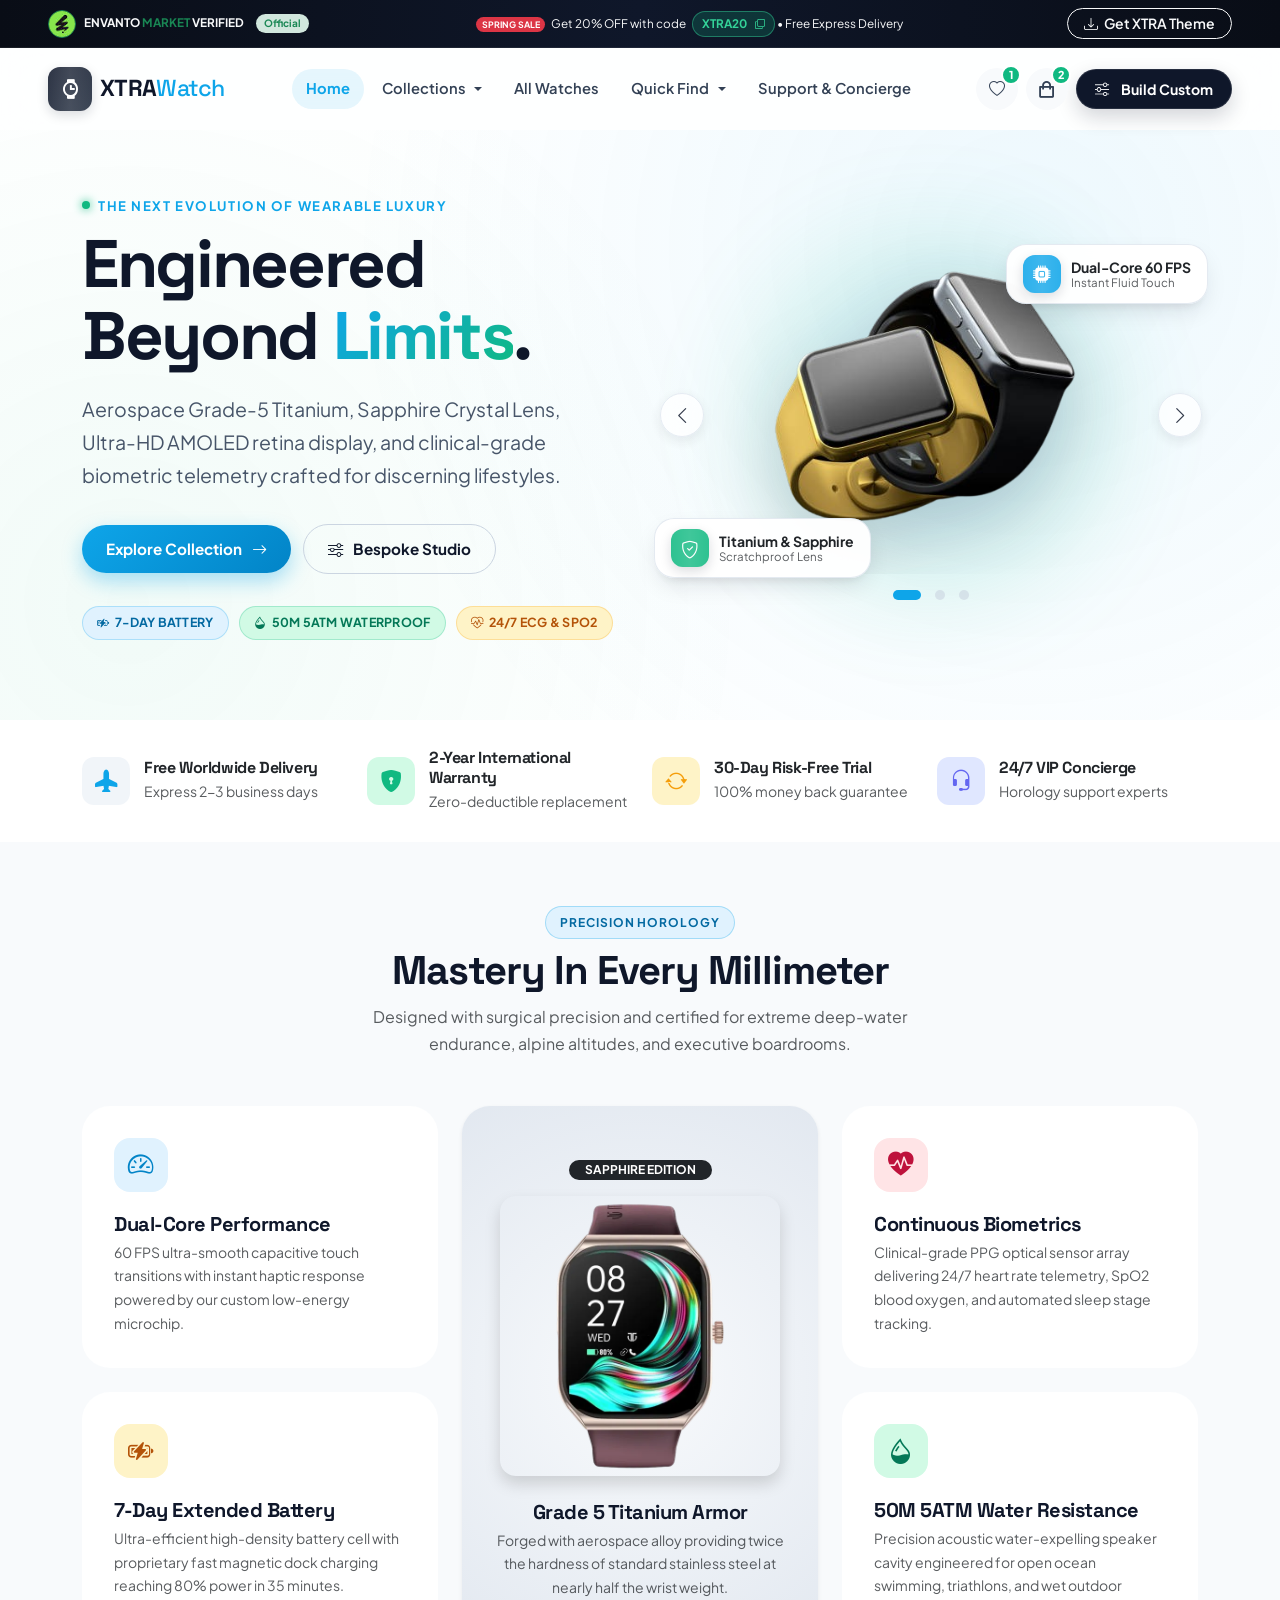
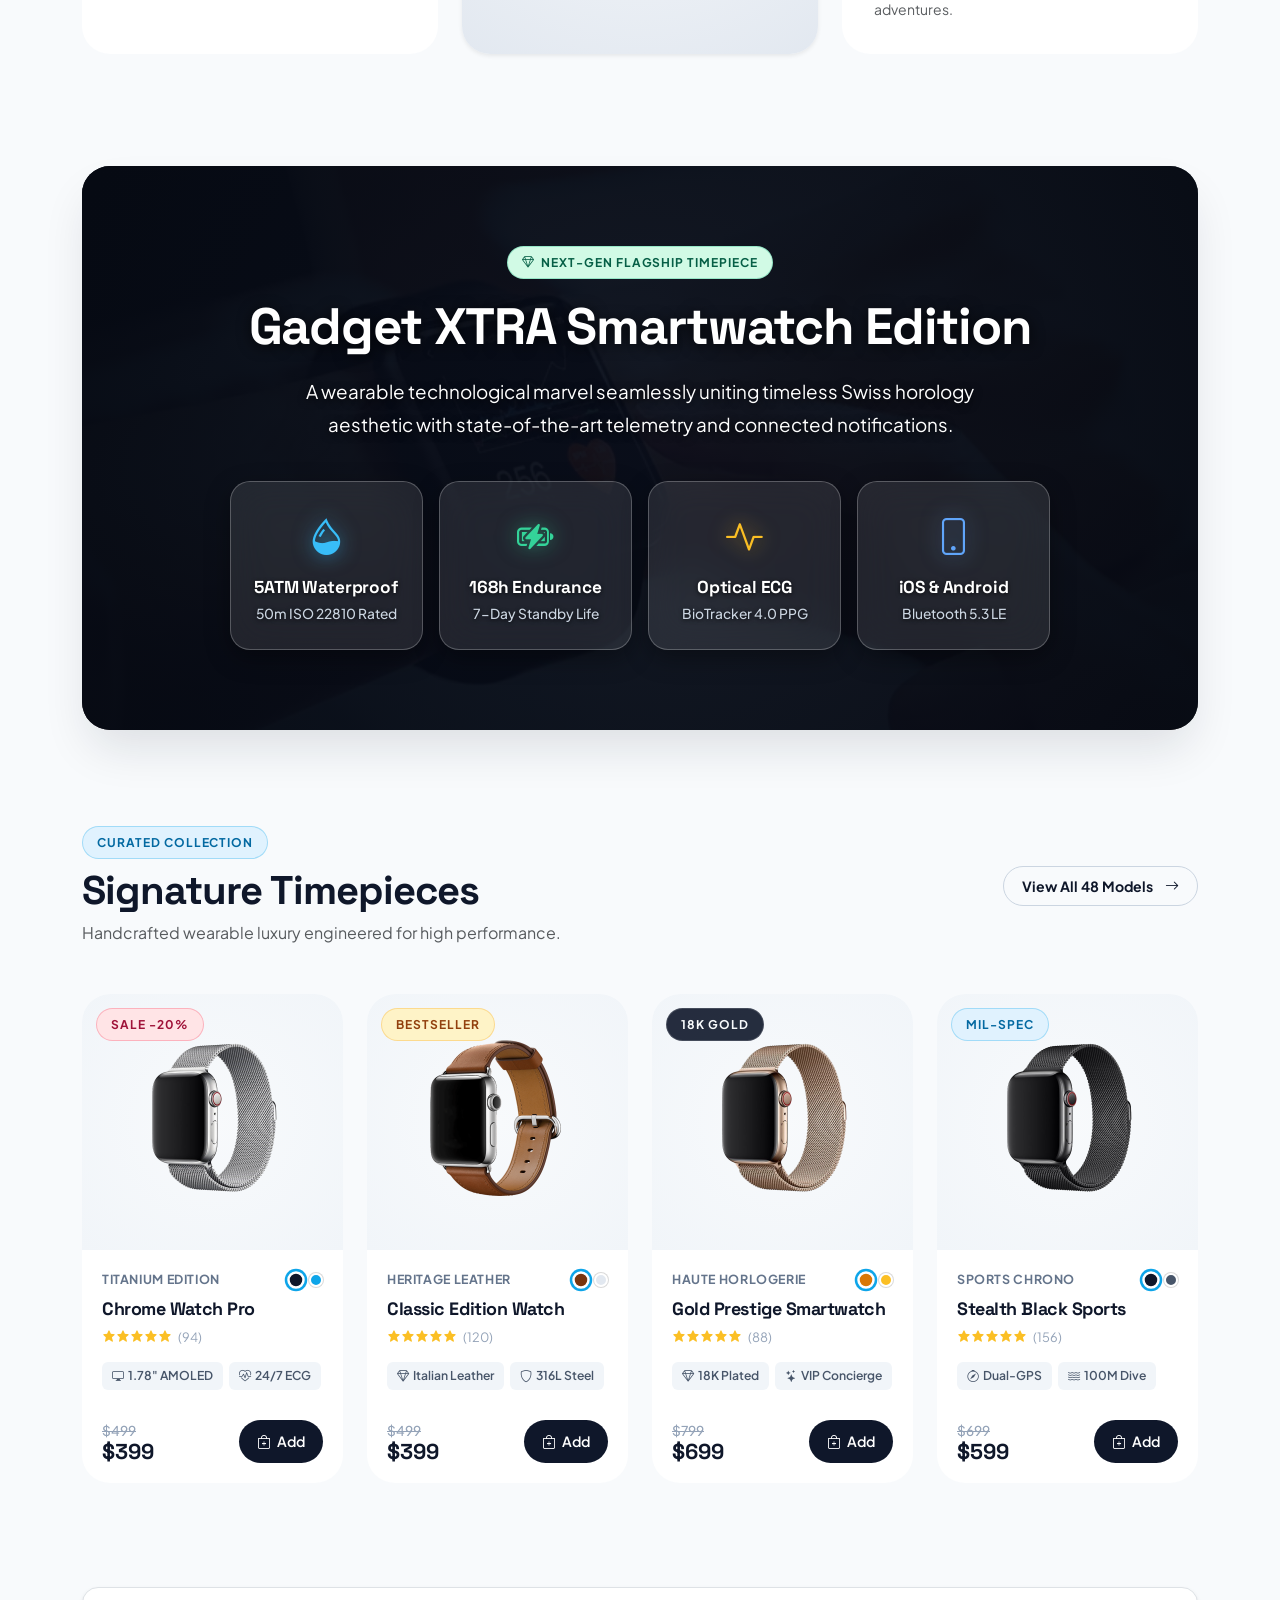
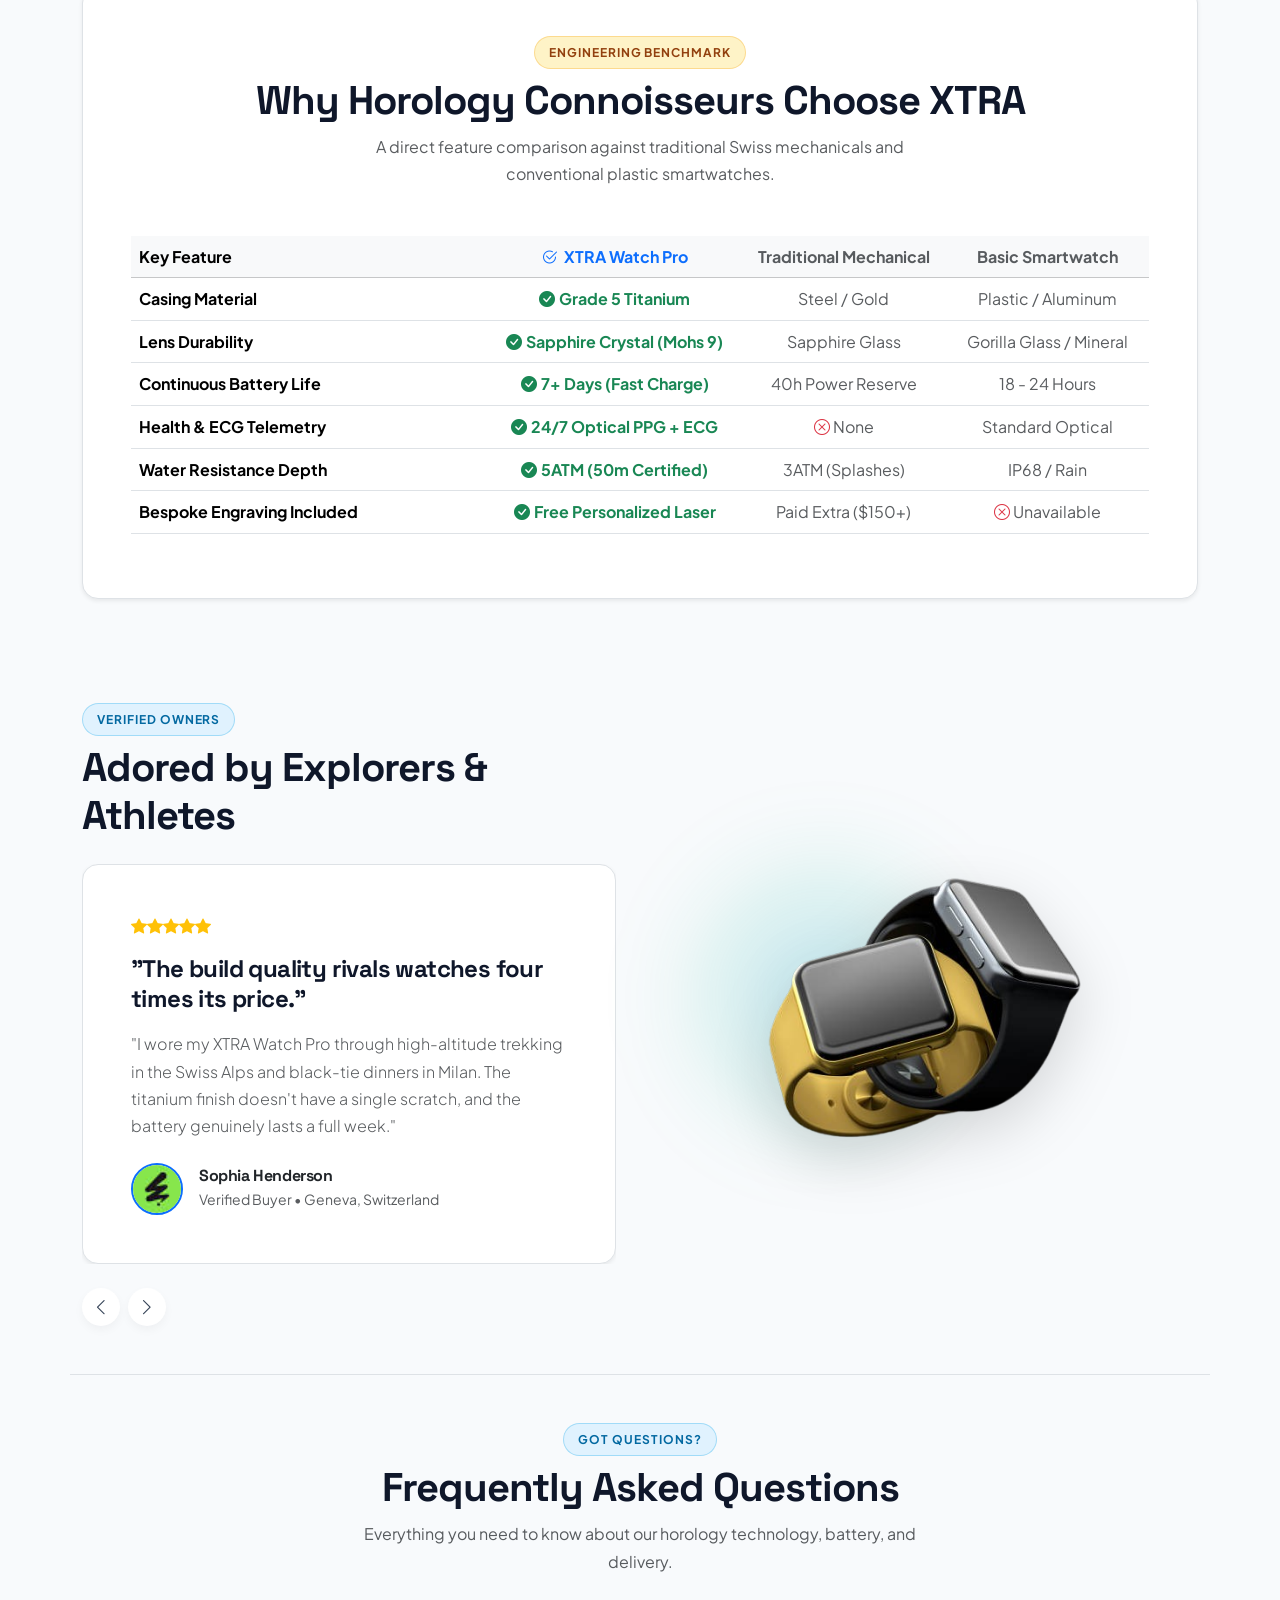
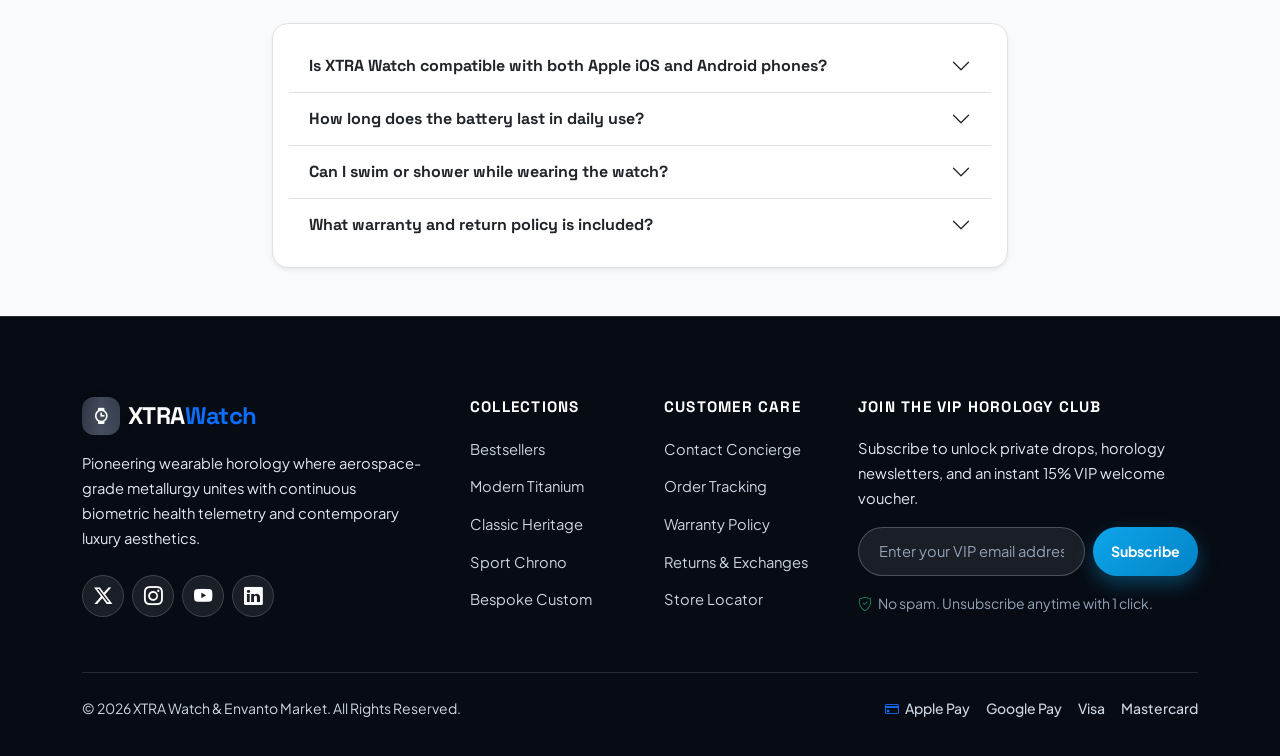
==== commit 6b74b2c2: "Fix navbar button stretching on desktop: use proper responsive width for Build Custom button" ====
--- a/index.html
+++ b/index.html
@@ -238,7 +238,7 @@
             </ul>
 
             <!-- Right Nav Actions (Desktop Buttons & Drawer Action) -->
-            <div class="d-flex align-items-center justify-content-center justify-content-lg-end gap-2 mt-3 mt-lg-0 w-100 w-lg-auto">
+            <div class="nav-cta-wrapper d-flex align-items-center justify-content-center justify-content-lg-end gap-2 mt-3 mt-lg-0">
               <!-- Desktop Wishlist Trigger -->
               <button
                 type="button"
@@ -267,7 +267,7 @@
 
               <a
                 href="commponent/custom.html"
-                class="btn-luxury-dark btn-luxury-sm w-100 w-lg-auto text-center"
+                class="btn-luxury-dark btn-luxury-sm text-center"
               >
                 <i class="bi bi-sliders me-1"></i> Build Custom
               </a>
--- a/css/custom.css
+++ b/css/custom.css
@@ -413,7 +413,47 @@
   padding: 6px 14px;
 }
 
-/* Nav Action Buttons */
+/* Nav Action Buttons & Right CTA */
+.nav-cta-wrapper {
+  display: flex;
+  align-items: center;
+  gap: 8px;
+}
+
+@media (min-width: 992px) {
+  .w-lg-auto {
+    width: auto !important;
+  }
+
+  .nav-cta-wrapper {
+    width: auto !important;
+    margin-top: 0 !important;
+    justify-content: flex-end !important;
+    flex-shrink: 0 !important;
+  }
+
+  .navbar-luxury .btn-luxury-dark,
+  .navbar-luxury .btn-luxury-primary,
+  .navbar-luxury .btn-luxury-sm {
+    width: auto !important;
+    white-space: nowrap !important;
+    flex-shrink: 0 !important;
+  }
+}
+
+@media (max-width: 991.98px) {
+  .nav-cta-wrapper {
+    width: 100% !important;
+    margin-top: 1rem !important;
+    flex-direction: column !important;
+  }
+
+  .navbar-luxury .offcanvas-body .btn-luxury-dark,
+  .navbar-luxury .offcanvas-body .btn-luxury-primary {
+    width: 100% !important;
+  }
+}
+
 .nav-action-btn {
   width: 42px;
   height: 42px;
